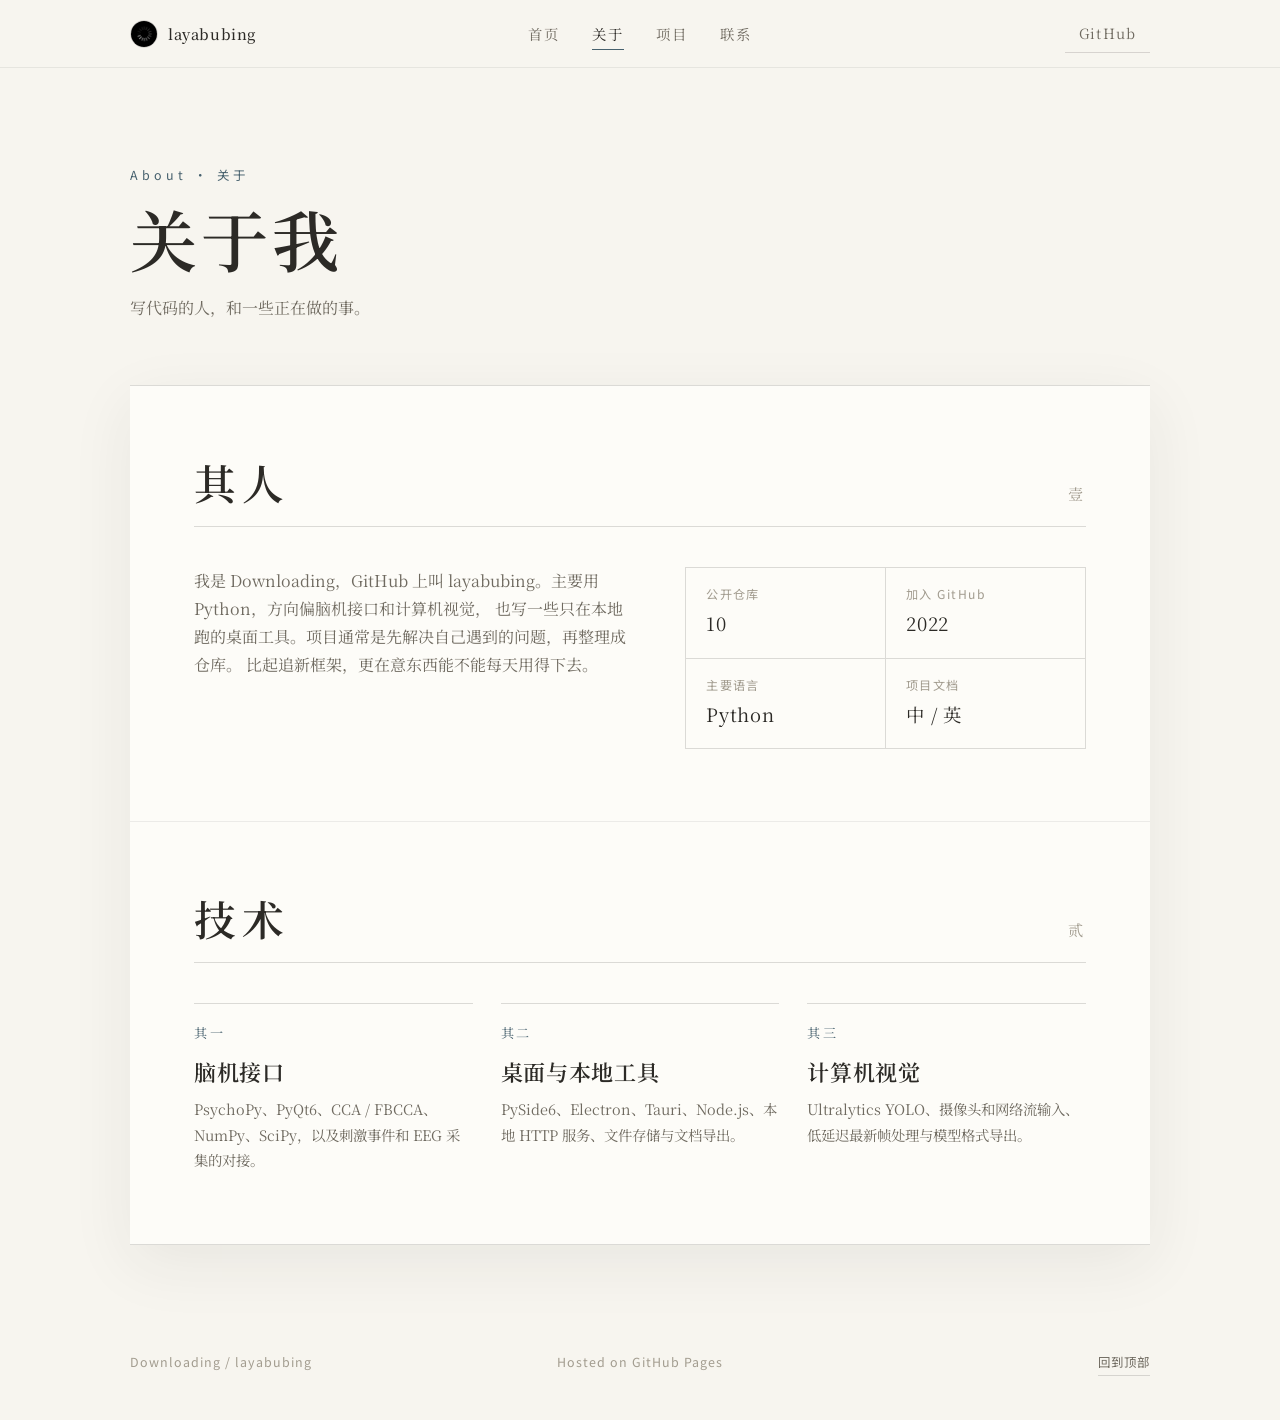
==== about.html @ eb44bc78 "refactor: 将单页站点拆分为多页面结构 - index.html 改为首页：首屏 + 关于摘要 + 精选项目 - 新增 about.html（关于与技术栈）、projects.html（全部项" ====
<!doctype html>
<html lang="zh-CN">
  <head>
    <meta charset="utf-8">
    <meta name="viewport" content="width=device-width, initial-scale=1">
    <meta
      name="description"
      content="关于 Downloading / layabubing：主要用 Python，方向偏脑机接口和计算机视觉，也写本地桌面工具。"
    >
    <meta name="theme-color" content="#f7f5ef">
    <title>关于 · Downloading / layabubing</title>
    <link rel="icon" href="assets/avatar.png">
    <link rel="preconnect" href="https://fonts.googleapis.com">
    <link rel="preconnect" href="https://fonts.gstatic.com" crossorigin>
    <link
      href="https://fonts.googleapis.com/css2?family=Noto+Serif+SC:wght@400;500;600;700&family=Noto+Sans+SC:wght@300;400;500&display=swap"
      rel="stylesheet"
    >
    <link rel="stylesheet" href="styles.css">
  </head>
  <body>
    <header class="site-header" id="top">
      <a class="brand" href="index.html" aria-label="回到首页">
        <img src="assets/avatar.png" width="28" height="28" alt="">
        <span>layabubing</span>
      </a>
      <nav class="site-nav" aria-label="主导航">
        <a href="index.html">首页</a>
        <a href="about.html" aria-current="true">关于</a>
        <a href="projects.html">项目</a>
        <a href="contact.html">联系</a>
      </nav>
      <a class="header-link" href="https://github.com/layabubing" target="_blank" rel="noreferrer">GitHub</a>
    </header>

    <main>
      <div class="page-head reveal">
        <p class="eyebrow">About · 关于</p>
        <h1 class="page-title">关于我</h1>
        <p class="lead">写代码的人，和一些正在做的事。</p>
      </div>

      <div class="paper">
        <section class="block reveal" aria-labelledby="about-title">
          <div class="block-head">
            <h2 id="about-title">其人</h2>
            <span class="block-index">壹</span>
          </div>

          <div class="about-layout">
            <p class="about-copy">
              我是 Downloading，GitHub 上叫 layabubing。主要用 Python，方向偏脑机接口和计算机视觉，
              也写一些只在本地跑的桌面工具。项目通常是先解决自己遇到的问题，再整理成仓库。
              比起追新框架，更在意东西能不能每天用得下去。
            </p>
            <dl class="mini-stats" aria-label="GitHub 资料概览">
              <div><dt>公开仓库</dt><dd>10</dd></div>
              <div><dt>加入 GitHub</dt><dd>2022</dd></div>
              <div><dt>主要语言</dt><dd>Python</dd></div>
              <div><dt>项目文档</dt><dd>中 / 英</dd></div>
            </dl>
          </div>
        </section>

        <section class="block reveal" aria-labelledby="stack-title">
          <div class="block-head">
            <h2 id="stack-title">技术</h2>
            <span class="block-index">贰</span>
          </div>

          <div class="stack-notes">
            <article class="stack-note">
              <span class="stack-index-number">其一</span>
              <h3>脑机接口</h3>
              <p>PsychoPy、PyQt6、CCA / FBCCA、NumPy、SciPy，以及刺激事件和 EEG 采集的对接。</p>
            </article>
            <article class="stack-note">
              <span class="stack-index-number">其二</span>
              <h3>桌面与本地工具</h3>
              <p>PySide6、Electron、Tauri、Node.js、本地 HTTP 服务、文件存储与文档导出。</p>
            </article>
            <article class="stack-note">
              <span class="stack-index-number">其三</span>
              <h3>计算机视觉</h3>
              <p>Ultralytics YOLO、摄像头和网络流输入、低延迟最新帧处理与模型格式导出。</p>
            </article>
          </div>
        </section>
      </div>
    </main>

    <footer class="site-footer">
      <span>Downloading / layabubing</span>
      <span>Hosted on GitHub Pages</span>
      <a href="#top">回到顶部</a>
    </footer>

    <script src="script.js"></script>
  </body>
</html>
---- styles.css ----
:root {
  color-scheme: light;
  --bg: #f7f5ef;
  --paper: #fdfcf8;
  --panel: #f2efe6;
  --ink: #2c2a26;
  --muted: #6f6a60;
  --faint: #a29c8f;
  --line: rgba(44, 42, 38, 0.16);
  --line-soft: rgba(44, 42, 38, 0.08);
  --accent: #47616e;
  --accent-soft: rgba(71, 97, 110, 0.09);
  --accent-ink: #f7f5ef;
  --green: #5d7a52;
  --amber: #a07a3c;
  --header-bg: rgba(247, 245, 239, 0.86);
  --header-bg-scrolled: rgba(247, 245, 239, 0.97);
  --hover-bg: rgba(44, 42, 38, 0.045);
  --font-serif: "Noto Serif SC", "Songti SC", "STSong", Georgia, "Times New Roman", serif;
  --font-sans: "Noto Sans SC", "PingFang SC", "Microsoft YaHei", ui-sans-serif, system-ui, sans-serif;
  --maxw: 1020px;
  --shadow: 0 18px 60px rgba(44, 42, 38, 0.07);
}

* {
  box-sizing: border-box;
}

html {
  scroll-behavior: smooth;
  scroll-padding-top: 88px;
}

body {
  margin: 0;
  min-width: 320px;
  overflow-x: hidden;
  background: var(--bg);
  color: var(--ink);
  font-family: var(--font-serif);
  line-height: 1.75;
}

a {
  color: inherit;
  text-decoration: none;
}

button,
a {
  -webkit-tap-highlight-color: transparent;
}

::selection {
  background: var(--accent-soft);
  color: var(--accent);
}

/* ---------- 页眉 ---------- */

.site-header {
  position: sticky;
  z-index: 20;
  top: 0;
  display: grid;
  grid-template-columns: 1fr auto 1fr;
  align-items: center;
  width: 100%;
  min-height: 68px;
  padding: 0 max(24px, calc((100% - var(--maxw)) / 2));
  border-bottom: 1px solid var(--line-soft);
  background: var(--header-bg);
  backdrop-filter: blur(10px);
  -webkit-backdrop-filter: blur(10px);
  transition: background 200ms ease, border-color 200ms ease;
}

.site-header.is-scrolled {
  border-color: var(--line);
  background: var(--header-bg-scrolled);
}

.brand {
  display: inline-flex;
  align-items: center;
  gap: 10px;
  width: max-content;
  font: 500 0.92rem/1.2 var(--font-serif);
  letter-spacing: 0.04em;
}

.brand img {
  width: 28px;
  height: 28px;
  border: 1px solid var(--line);
  border-radius: 50%;
}

.site-nav {
  display: flex;
  align-items: center;
  gap: 6px;
}

.site-nav a {
  position: relative;
  padding: 8px 13px;
  color: var(--muted);
  font-size: 0.9rem;
  letter-spacing: 0.14em;
  transition: color 180ms ease;
}

.site-nav a::after {
  content: "";
  position: absolute;
  left: 13px;
  right: 13px;
  bottom: 4px;
  height: 1px;
  background: var(--accent);
  transform: scaleX(0);
  transform-origin: left;
  transition: transform 220ms ease;
}

.site-nav a:hover,
.site-nav a:focus-visible,
.site-nav a[aria-current="true"] {
  color: var(--ink);
}

.site-nav a:hover::after,
.site-nav a:focus-visible::after,
.site-nav a[aria-current="true"]::after {
  transform: scaleX(1);
}

.header-link {
  justify-self: end;
  padding: 7px 14px;
  border-bottom: 1px solid var(--line);
  color: var(--muted);
  font-size: 0.88rem;
  letter-spacing: 0.08em;
  transition: color 180ms ease, border-color 180ms ease;
}

.header-link:hover,
.header-link:focus-visible {
  border-color: var(--accent);
  color: var(--accent);
}

/* ---------- 首屏 ---------- */

.hero {
  width: min(var(--maxw), calc(100% - 48px));
  margin: 0 auto;
  padding: clamp(88px, 14vh, 150px) 0 clamp(72px, 10vh, 120px);
}

.eyebrow {
  margin: 0 0 18px;
  color: var(--accent);
  font: 400 0.78rem/1.4 var(--font-sans);
  letter-spacing: 0.32em;
}

h1,
h2,
h3,
p {
  margin-top: 0;
}

h1 {
  margin-bottom: 22px;
  font-size: clamp(3rem, 8vw, 5rem);
  line-height: 1.08;
  letter-spacing: 0.02em;
  font-weight: 600;
}

.role {
  margin-bottom: 18px;
  color: var(--ink);
  font-size: clamp(1rem, 2vw, 1.18rem);
  letter-spacing: 0.18em;
}

.lead {
  max-width: 46ch;
  margin-bottom: 38px;
  color: var(--muted);
  font-size: 1rem;
}

.hero-actions {
  display: flex;
  flex-wrap: wrap;
  gap: 14px;
}

.button {
  display: inline-flex;
  align-items: center;
  justify-content: center;
  min-height: 46px;
  padding: 10px 26px;
  border: 1px solid var(--line);
  border-radius: 2px;
  font-family: var(--font-serif);
  font-size: 0.92rem;
  letter-spacing: 0.16em;
  transition: background 200ms ease, border-color 200ms ease, color 200ms ease;
}

.button-primary {
  border-color: var(--accent);
  background: var(--accent);
  color: var(--accent-ink);
}

.button-primary:hover,
.button-primary:focus-visible {
  background: #3a5260;
  border-color: #3a5260;
}

.button-quiet {
  background: transparent;
  color: var(--ink);
}

.button-quiet:hover,
.button-quiet:focus-visible {
  border-color: var(--accent);
  color: var(--accent);
}

/* ---------- 子页页头 ---------- */

.page-head {
  width: min(var(--maxw), calc(100% - 48px));
  margin: 0 auto;
  padding: clamp(72px, 11vh, 120px) 0 clamp(48px, 7vh, 72px);
}

.page-title {
  margin-bottom: 18px;
  font-size: clamp(2.6rem, 6.5vw, 4.2rem);
  line-height: 1.1;
  letter-spacing: 0.06em;
  font-weight: 600;
}

.page-head .lead {
  margin-bottom: 0;
}

/* ---------- 正文纸面 ---------- */

.paper {
  width: min(var(--maxw), calc(100% - 40px));
  margin: 0 auto 80px;
  border-top: 1px solid var(--line);
  border-bottom: 1px solid var(--line);
  background: var(--paper);
  box-shadow: var(--shadow);
}

.block {
  padding: clamp(48px, 7vw, 72px) clamp(24px, 6vw, 64px);
  border-bottom: 1px solid var(--line-soft);
}

.block:last-child {
  border-bottom: 0;
}

.block-head {
  display: flex;
  align-items: baseline;
  justify-content: space-between;
  gap: 20px;
  margin-bottom: 40px;
  padding-bottom: 18px;
  border-bottom: 1px solid var(--line);
}

h2 {
  margin-bottom: 0;
  font-size: clamp(1.9rem, 4.5vw, 2.6rem);
  line-height: 1.2;
  letter-spacing: 0.14em;
  font-weight: 600;
}

.block-index {
  color: var(--faint);
  font-size: 0.95rem;
  letter-spacing: 0.2em;
}

.block-more {
  margin: 26px 0 0;
  text-align: right;
}

.block-intro {
  display: flex;
  align-items: baseline;
  justify-content: space-between;
  flex-wrap: wrap;
  gap: 14px;
  margin-bottom: 24px;
  color: var(--muted);
  font-size: 0.94rem;
}

/* ---------- 关于 ---------- */

.about-layout {
  display: grid;
  grid-template-columns: minmax(0, 1.05fr) minmax(280px, 0.95fr);
  gap: 48px;
  align-items: start;
}

.about-copy {
  max-width: 56ch;
  margin-bottom: 0;
  color: var(--muted);
  font-size: 1rem;
}

.mini-stats {
  display: grid;
  grid-template-columns: repeat(2, minmax(0, 1fr));
  margin: 0;
  border-top: 1px solid var(--line);
  border-left: 1px solid var(--line);
}

.mini-stats div {
  padding: 18px 20px;
  border-right: 1px solid var(--line);
  border-bottom: 1px solid var(--line);
}

.mini-stats dt {
  margin-bottom: 4px;
  color: var(--faint);
  font: 400 0.76rem/1.4 var(--font-sans);
  letter-spacing: 0.12em;
}

.mini-stats dd {
  margin: 0;
  font-size: 1.15rem;
  letter-spacing: 0.04em;
}

/* ---------- 项目 ---------- */

.project-list {
  border-top: 1px solid var(--line);
}

.project-row {
  display: grid;
  grid-template-columns: 72px minmax(0, 1fr) auto;
  gap: 26px;
  align-items: start;
  padding: 28px 0 30px;
  border-bottom: 1px solid var(--line-soft);
  transition: background 200ms ease;
}

.project-row:hover,
.project-row:focus-within {
  background: linear-gradient(90deg, var(--hover-bg), transparent 70%);
}

.project-row-featured {
  margin-top: 18px;
  padding: 28px 26px 30px;
  border: 1px solid var(--line);
  border-left: 3px solid var(--accent);
  background: var(--panel);
}

.row-meta {
  display: flex;
  flex-direction: column;
  gap: 10px;
  padding-top: 4px;
}

.row-index {
  color: var(--accent);
  font-size: 1.05rem;
  letter-spacing: 0.08em;
}

.row-tag {
  width: max-content;
  padding-bottom: 2px;
  border-bottom: 1px solid var(--line);
  color: var(--faint);
  font: 400 0.68rem/1.4 var(--font-sans);
  letter-spacing: 0.18em;
}

.row-body {
  min-width: 0;
}

.row-title-line {
  display: flex;
  align-items: baseline;
  flex-wrap: wrap;
  gap: 12px;
  margin-bottom: 10px;
}

h3 {
  margin-bottom: 0;
  font-size: clamp(1.15rem, 2vw, 1.38rem);
  line-height: 1.35;
  letter-spacing: 0.03em;
  font-weight: 600;
}

.status {
  display: inline-flex;
  align-items: center;
  padding-bottom: 1px;
  border-bottom: 1px solid var(--line);
  color: var(--muted);
  font: 400 0.72rem/1.5 var(--font-sans);
  letter-spacing: 0.14em;
}

.status-active {
  border-color: rgba(93, 122, 82, 0.45);
  color: var(--green);
}

.status-wip {
  border-color: rgba(160, 122, 60, 0.45);
  color: var(--amber);
}

.row-body p {
  max-width: 62ch;
  margin-bottom: 16px;
  color: var(--muted);
  font-size: 0.94rem;
}

.tag-row {
  display: flex;
  flex-wrap: wrap;
  gap: 8px 16px;
  margin: 0;
  padding: 0;
  list-style: none;
}

.tag-row li {
  color: var(--faint);
  font: 400 0.76rem/1.5 var(--font-sans);
  letter-spacing: 0.1em;
}



.row-link {
  align-self: end;
  padding-bottom: 3px;
  border-bottom: 1px solid rgba(71, 97, 110, 0.45);
  color: var(--accent);
  font-size: 0.86rem;
  letter-spacing: 0.1em;
  white-space: nowrap;
  transition: border-color 180ms ease;
}

.row-link:hover,
.row-link:focus-visible {
  border-color: var(--accent);
}

/* ---------- 归档 ---------- */

.archive {
  display: grid;
  grid-template-columns: 200px 1fr;
  gap: 32px;
  align-items: start;
}

.archive-note {
  margin-bottom: 0;
  color: var(--muted);
  font-size: 0.94rem;
}

.archive-links {
  display: grid;
  grid-template-columns: repeat(2, minmax(0, 1fr));
  gap: 14px;
}

.archive-links a {
  min-width: 0;
  padding: 16px 18px;
  border: 1px solid var(--line-soft);
  border-radius: 2px;
  background: transparent;
  transition: border-color 200ms ease, background 200ms ease;
}

.archive-links a:hover,
.archive-links a:focus-visible {
  border-color: var(--line);
  background: var(--hover-bg);
}

.archive-links span,
.archive-links small {
  display: block;
  overflow: hidden;
  text-overflow: ellipsis;
  white-space: nowrap;
}

.archive-links span {
  margin-bottom: 4px;
  font-size: 0.95rem;
}

.archive-links small {
  color: var(--faint);
  font: 400 0.76rem/1.5 var(--font-sans);
  letter-spacing: 0.06em;
}

/* ---------- 技术 ---------- */

.stack-notes {
  display: grid;
  grid-template-columns: repeat(3, minmax(0, 1fr));
  gap: 28px;
}

.stack-note {
  padding-top: 18px;
  border-top: 1px solid var(--line);
}

.stack-index-number {
  display: block;
  margin-bottom: 12px;
  color: var(--accent);
  font-size: 0.82rem;
  letter-spacing: 0.2em;
}

.stack-note h3 {
  margin-bottom: 10px;
}

.stack-note p {
  margin-bottom: 0;
  color: var(--muted);
  font-size: 0.9rem;
}

/* ---------- 联系 ---------- */

.contact-list {
  border-top: 1px solid var(--line);
}

.contact-list a {
  display: grid;
  grid-template-columns: 96px minmax(0, 1fr);
  gap: 20px;
  align-items: baseline;
  padding: 18px 0;
  border-bottom: 1px solid var(--line-soft);
  transition: color 180ms ease, padding-left 180ms ease;
}

.contact-list a:hover,
.contact-list a:focus-visible {
  padding-left: 8px;
  color: var(--accent);
}

.contact-list span {
  color: var(--faint);
  font: 400 0.76rem/1.6 var(--font-sans);
  letter-spacing: 0.14em;
}

.contact-list strong {
  overflow-wrap: anywhere;
  font-weight: 500;
  font-size: clamp(0.94rem, 2vw, 1.05rem);
  letter-spacing: 0.03em;
}

/* ---------- 页脚 ---------- */

.site-footer {
  display: grid;
  grid-template-columns: 1fr auto 1fr;
  gap: 20px;
  width: min(var(--maxw), calc(100% - 48px));
  margin: 0 auto;
  padding: 28px 0 44px;
  color: var(--faint);
  font: 400 0.78rem/1.6 var(--font-sans);
  letter-spacing: 0.08em;
}

.site-footer span:nth-child(2) {
  text-align: center;
}

.site-footer a {
  justify-self: end;
  padding-bottom: 2px;
  border-bottom: 1px solid var(--line);
  color: var(--muted);
  transition: color 180ms ease, border-color 180ms ease;
}

.site-footer a:hover,
.site-footer a:focus-visible {
  border-color: var(--accent);
  color: var(--accent);
}

/* ---------- 入场动效 ---------- */

.reveal {
  opacity: 0;
  transform: translateY(16px);
  transition: opacity 640ms ease, transform 640ms cubic-bezier(0.2, 0.72, 0.2, 1);
}

.reveal.is-visible {
  opacity: 1;
  transform: translateY(0);
}

/* ---------- 响应式 ---------- */

@media (max-width: 920px) {
  .site-header {
    grid-template-columns: 1fr auto;
    padding: 0 20px;
  }

  .site-nav {
    display: none;
  }

  .about-layout {
    grid-template-columns: 1fr;
    gap: 32px;
  }

  .project-row {
    grid-template-columns: 60px minmax(0, 1fr);
  }

  .project-row .row-link {
    grid-column: 2;
    align-self: start;
    margin-top: -6px;
  }

  .archive {
    grid-template-columns: 1fr;
    gap: 20px;
  }
}

@media (max-width: 680px) {
  .site-header {
    min-height: 60px;
    padding: 0 16px;
  }

  .hero {
    width: calc(100% - 32px);
    padding: 72px 0 56px;
  }

  .page-head {
    width: calc(100% - 32px);
    padding: 56px 0 40px;
  }

  .paper {
    width: calc(100% - 28px);
    margin-bottom: 56px;
  }

  .site-footer {
    width: calc(100% - 32px);
  }

  .brand {
    font-size: 0.86rem;
  }

  h1 {
    font-size: clamp(2.5rem, 13vw, 3.6rem);
  }

  .role {
    font-size: 0.95rem;
  }

  .hero-actions {
    align-items: stretch;
    flex-direction: column;
  }

  .button {
    width: 100%;
  }

  .block {
    padding: 40px 22px;
  }

  .block-head {
    margin-bottom: 30px;
  }

  .mini-stats {
    grid-template-columns: repeat(2, minmax(0, 1fr));
  }

  .project-row,
  .project-row-featured {
    grid-template-columns: 1fr;
    gap: 14px;
    padding: 24px 0 26px;
  }

  .project-row-featured {
    padding: 22px 20px 26px;
  }

  .row-meta {
    flex-direction: row;
    align-items: baseline;
    justify-content: space-between;
  }

  .project-row .row-link {
    grid-column: auto;
    margin-top: 0;
  }

  .archive-links {
    grid-template-columns: 1fr;
  }

  .stack-notes {
    grid-template-columns: 1fr;
    gap: 22px;
  }

  .contact-list a {
    grid-template-columns: 1fr;
    gap: 2px;
    padding: 14px 0;
  }

  .site-footer {
    grid-template-columns: 1fr auto;
  }

  .site-footer span:nth-child(2) {
    display: none;
  }
}

@media (prefers-reduced-motion: reduce) {
  html {
    scroll-behavior: auto;
  }

  *,
  *::before,
  *::after {
    scroll-behavior: auto !important;
    animation-duration: 0.01ms !important;
    animation-iteration-count: 1 !important;
    transition-duration: 0.01ms !important;
  }

  .reveal {
    opacity: 1;
    transform: none;
  }
}
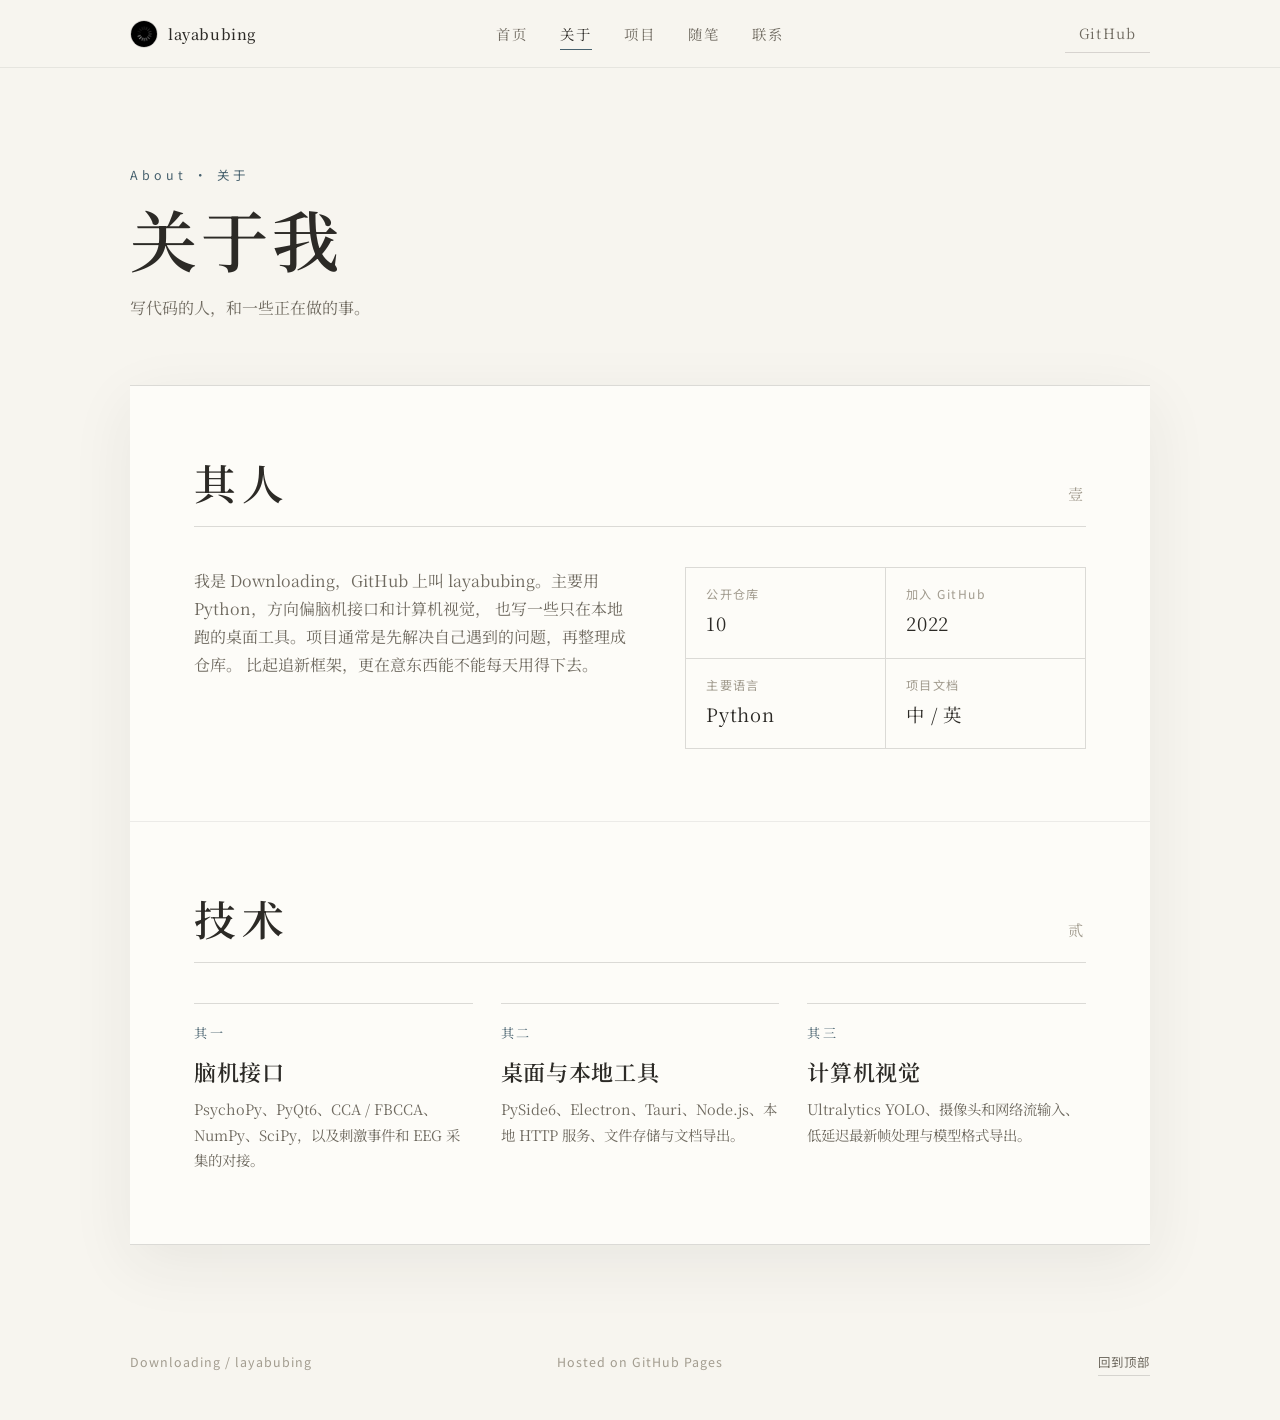
==== commit 2d6b9631: "feat: 新增随笔博客与 Sveltia CMS 后台，项目列表数据化 - 项目数据抽离至 data/projects.json，projects.html 与首页精选由 js/projects.j" ====
--- a/about.html
+++ b/about.html
@@ -28,6 +28,7 @@
         <a href="index.html">首页</a>
         <a href="about.html" aria-current="true">关于</a>
         <a href="projects.html">项目</a>
+        <a href="blog.html">随笔</a>
         <a href="contact.html">联系</a>
       </nav>
       <a class="header-link" href="https://github.com/layabubing" target="_blank" rel="noreferrer">GitHub</a>
--- a/styles.css
+++ b/styles.css
@@ -659,6 +659,176 @@
   transform: translateY(0);
 }
 
+/* ---------- 随笔 ---------- */
+
+.post-list {
+  border-top: 1px solid var(--line);
+}
+
+.post-item {
+  display: grid;
+  grid-template-columns: 120px minmax(0, 1fr);
+  gap: 24px;
+  align-items: baseline;
+  padding: 22px 0;
+  border-bottom: 1px solid var(--line-soft);
+  transition: background 200ms ease, padding-left 200ms ease;
+}
+
+.post-item:hover,
+.post-item:focus-visible {
+  padding-left: 8px;
+  background: linear-gradient(90deg, var(--hover-bg), transparent 70%);
+}
+
+.post-date {
+  color: var(--faint);
+  font: 400 0.78rem/1.6 var(--font-sans);
+  letter-spacing: 0.08em;
+  white-space: nowrap;
+}
+
+.post-info {
+  display: block;
+  min-width: 0;
+}
+
+.post-title {
+  display: block;
+  margin-bottom: 4px;
+  font-size: 1.12rem;
+  letter-spacing: 0.03em;
+  font-weight: 600;
+}
+
+.post-item:hover .post-title {
+  color: var(--accent);
+}
+
+.post-excerpt {
+  display: block;
+  color: var(--muted);
+  font-size: 0.9rem;
+}
+
+.post-article {
+  width: min(760px, calc(100% - 48px));
+  margin: 0 auto;
+  padding: clamp(64px, 9vh, 100px) 0 90px;
+}
+
+.post-header {
+  margin-bottom: 40px;
+  padding-bottom: 28px;
+  border-bottom: 1px solid var(--line);
+}
+
+.post-heading {
+  margin-bottom: 0;
+  font-size: clamp(2rem, 5.5vw, 3.1rem);
+  line-height: 1.25;
+}
+
+.post-body {
+  font-size: 1.02rem;
+  line-height: 1.95;
+}
+
+.post-body h2,
+.post-body h3,
+.post-body h4 {
+  margin: 2em 0 0.7em;
+  line-height: 1.4;
+  letter-spacing: 0.05em;
+}
+
+.post-body h2 {
+  font-size: 1.45rem;
+}
+
+.post-body h3 {
+  font-size: 1.2rem;
+}
+
+.post-body p {
+  margin-bottom: 1.1em;
+  color: var(--ink);
+}
+
+.post-body ul,
+.post-body ol {
+  margin: 0 0 1.1em;
+  padding-left: 1.6em;
+  color: var(--ink);
+}
+
+.post-body li {
+  margin-bottom: 0.3em;
+}
+
+.post-body a {
+  padding-bottom: 1px;
+  border-bottom: 1px solid rgba(71, 97, 110, 0.45);
+  color: var(--accent);
+}
+
+.post-body blockquote {
+  margin: 1.4em 0;
+  padding: 4px 0 4px 18px;
+  border-left: 3px solid var(--accent);
+  color: var(--muted);
+}
+
+.post-body code {
+  padding: 2px 6px;
+  border: 1px solid var(--line-soft);
+  border-radius: 3px;
+  background: var(--panel);
+  font-size: 0.88em;
+}
+
+.post-body pre {
+  overflow-x: auto;
+  margin: 1.4em 0;
+  padding: 18px 20px;
+  border: 1px solid var(--line-soft);
+  border-radius: 3px;
+  background: var(--panel);
+}
+
+.post-body pre code {
+  padding: 0;
+  border: 0;
+  background: none;
+}
+
+.post-body img {
+  max-width: 100%;
+  height: auto;
+  border: 1px solid var(--line-soft);
+  border-radius: 3px;
+}
+
+.post-body hr {
+  margin: 2.2em 0;
+  border: 0;
+  border-top: 1px solid var(--line);
+}
+
+.post-back {
+  margin-top: 48px;
+  padding-top: 24px;
+  border-top: 1px solid var(--line);
+}
+
+.data-loading,
+.data-fallback {
+  margin: 0;
+  padding: 28px 0;
+  color: var(--faint);
+  font-size: 0.94rem;
+}
+
 /* ---------- 响应式 ---------- */
 
 @media (max-width: 920px) {
@@ -689,6 +859,11 @@
   .archive {
     grid-template-columns: 1fr;
     gap: 20px;
+  }
+
+  .post-item {
+    grid-template-columns: 96px minmax(0, 1fr);
+    gap: 16px;
   }
 }
 
@@ -774,6 +949,16 @@
 
   .archive-links {
     grid-template-columns: 1fr;
+  }
+
+  .post-item {
+    grid-template-columns: 1fr;
+    gap: 4px;
+  }
+
+  .post-article {
+    width: calc(100% - 32px);
+    padding: 48px 0 64px;
   }
 
   .stack-notes {
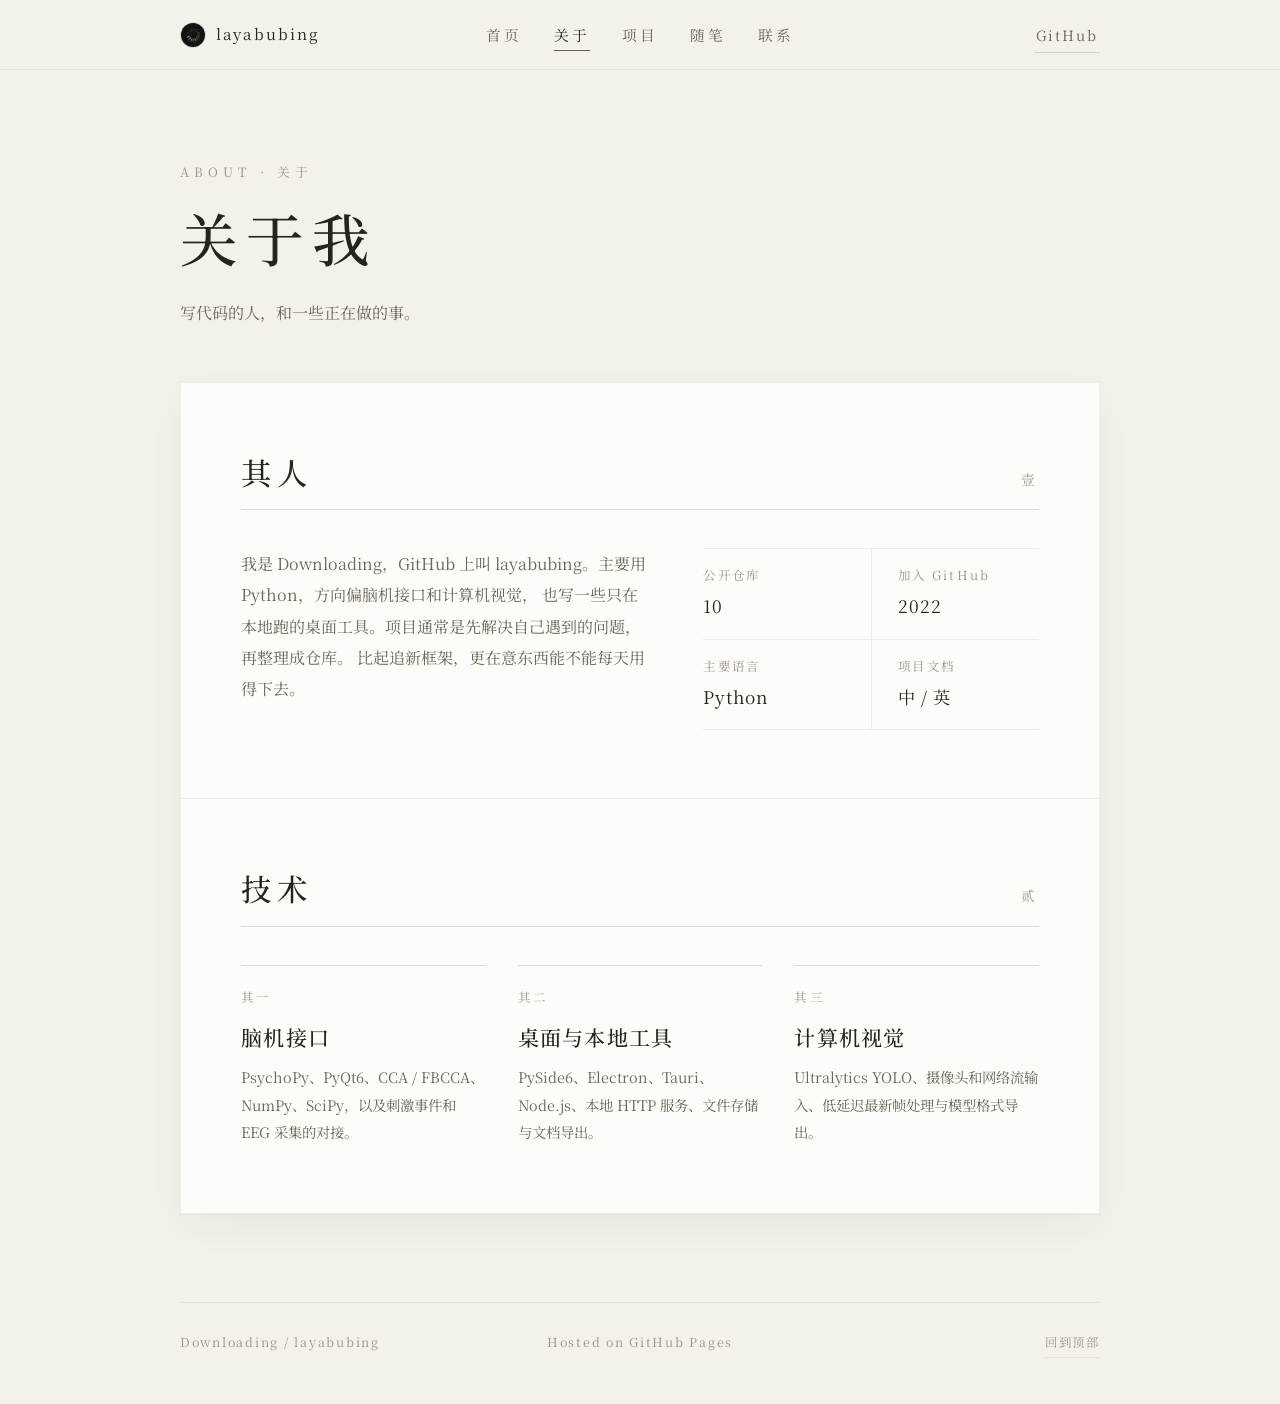
==== commit 9e19aec1: "refactor：更新项目卡片结构与样式；提升整体设计一致性 - 在 `projects.js` 中将项目行（row）改为项目卡片（card），以优化语义结构。 - 更新 HTML 和 CSS，改善项" ====
--- a/about.html
+++ b/about.html
@@ -7,13 +7,13 @@
       name="description"
       content="关于 Downloading / layabubing：主要用 Python，方向偏脑机接口和计算机视觉，也写本地桌面工具。"
     >
-    <meta name="theme-color" content="#f7f5ef">
+    <meta name="theme-color" content="#f4f1ea">
     <title>关于 · Downloading / layabubing</title>
     <link rel="icon" href="assets/avatar.png">
     <link rel="preconnect" href="https://fonts.googleapis.com">
     <link rel="preconnect" href="https://fonts.gstatic.com" crossorigin>
     <link
-      href="https://fonts.googleapis.com/css2?family=Noto+Serif+SC:wght@400;500;600;700&family=Noto+Sans+SC:wght@300;400;500&display=swap"
+      href="https://fonts.googleapis.com/css2?family=Noto+Serif:wght@400;500&family=Noto+Serif+SC:wght@300;400;500;600&display=swap"
       rel="stylesheet"
     >
     <link rel="stylesheet" href="styles.css">
--- a/styles.css
+++ b/styles.css
@@ -1,25 +1,44 @@
+/* ==========================================================================
+   layabubing.github.io — 素雅
+   宣纸底 · 宋体 · 细线分隔 · 单一檀色点缀
+   ========================================================================== */
+
 :root {
   color-scheme: light;
-  --bg: #f7f5ef;
-  --paper: #fdfcf8;
-  --panel: #f2efe6;
-  --ink: #2c2a26;
-  --muted: #6f6a60;
-  --faint: #a29c8f;
-  --line: rgba(44, 42, 38, 0.16);
-  --line-soft: rgba(44, 42, 38, 0.08);
-  --accent: #47616e;
-  --accent-soft: rgba(71, 97, 110, 0.09);
-  --accent-ink: #f7f5ef;
-  --green: #5d7a52;
-  --amber: #a07a3c;
-  --header-bg: rgba(247, 245, 239, 0.86);
-  --header-bg-scrolled: rgba(247, 245, 239, 0.97);
-  --hover-bg: rgba(44, 42, 38, 0.045);
-  --font-serif: "Noto Serif SC", "Songti SC", "STSong", Georgia, "Times New Roman", serif;
-  --font-sans: "Noto Sans SC", "PingFang SC", "Microsoft YaHei", ui-sans-serif, system-ui, sans-serif;
-  --maxw: 1020px;
-  --shadow: 0 18px 60px rgba(44, 42, 38, 0.07);
+
+  /* 纸与墨 */
+  --bg: #f4f1ea;
+  --paper: #fdfcf9;
+  --panel: #f0ece2;
+  --ink: #26241f;
+  --muted: #6c665c;
+  --faint: #9b948a;
+
+  /* 线 */
+  --line: rgba(38, 36, 31, 0.15);
+  --line-soft: rgba(38, 36, 31, 0.075);
+
+  /* 檀色点缀 */
+  --accent: #6b5f4d;
+  --accent-deep: #574c3d;
+  --accent-soft: rgba(107, 95, 77, 0.08);
+  --accent-ink: #fdfcf9;
+
+  /* 状态 */
+  --green: #5f7358;
+  --amber: #9c7a44;
+
+  --header-bg: rgba(244, 241, 234, 0.88);
+  --header-bg-scrolled: rgba(244, 241, 234, 0.96);
+  --hover-bg: rgba(38, 36, 31, 0.035);
+
+  /* 字体：全站宋体。拉丁先走 Songti / SimSun 自带的衬线字形，
+     再由 Noto Serif SC 兜底 Linux / Android。 */
+  --font-song: "Songti SC", "STSong", "SimSun", "Noto Serif SC",
+    "Source Han Serif SC", "Times New Roman", Georgia, serif;
+
+  --maxw: 920px;
+  --shadow: 0 1px 2px rgba(38, 36, 31, 0.03), 0 14px 34px rgba(38, 36, 31, 0.045);
 }
 
 * {
@@ -28,7 +47,7 @@
 
 html {
   scroll-behavior: smooth;
-  scroll-padding-top: 88px;
+  scroll-padding-top: 96px;
 }
 
 body {
@@ -37,8 +56,11 @@
   overflow-x: hidden;
   background: var(--bg);
   color: var(--ink);
-  font-family: var(--font-serif);
-  line-height: 1.75;
+  font-family: var(--font-song);
+  font-size: 16px;
+  line-height: 1.9;
+  -webkit-font-smoothing: antialiased;
+  text-rendering: optimizeLegibility;
 }
 
 a {
@@ -53,7 +75,12 @@
 
 ::selection {
   background: var(--accent-soft);
-  color: var(--accent);
+  color: var(--accent-deep);
+}
+
+:focus-visible {
+  outline: 1px solid var(--accent);
+  outline-offset: 3px;
 }
 
 /* ---------- 页眉 ---------- */
@@ -66,13 +93,13 @@
   grid-template-columns: 1fr auto 1fr;
   align-items: center;
   width: 100%;
-  min-height: 68px;
+  min-height: 70px;
   padding: 0 max(24px, calc((100% - var(--maxw)) / 2));
   border-bottom: 1px solid var(--line-soft);
   background: var(--header-bg);
-  backdrop-filter: blur(10px);
-  -webkit-backdrop-filter: blur(10px);
-  transition: background 200ms ease, border-color 200ms ease;
+  backdrop-filter: blur(12px);
+  -webkit-backdrop-filter: blur(12px);
+  transition: background 240ms ease, border-color 240ms ease;
 }
 
 .site-header.is-scrolled {
@@ -85,43 +112,44 @@
   align-items: center;
   gap: 10px;
   width: max-content;
-  font: 500 0.92rem/1.2 var(--font-serif);
-  letter-spacing: 0.04em;
+  font-size: 0.95rem;
+  letter-spacing: 0.14em;
 }
 
 .brand img {
-  width: 28px;
-  height: 28px;
+  width: 26px;
+  height: 26px;
   border: 1px solid var(--line);
   border-radius: 50%;
+  opacity: 0.92;
 }
 
 .site-nav {
   display: flex;
   align-items: center;
-  gap: 6px;
+  gap: 4px;
 }
 
 .site-nav a {
   position: relative;
-  padding: 8px 13px;
+  padding: 9px 14px;
   color: var(--muted);
-  font-size: 0.9rem;
-  letter-spacing: 0.14em;
-  transition: color 180ms ease;
+  font-size: 0.92rem;
+  letter-spacing: 0.2em;
+  transition: color 200ms ease;
 }
 
 .site-nav a::after {
   content: "";
   position: absolute;
-  left: 13px;
-  right: 13px;
-  bottom: 4px;
+  left: 14px;
+  right: 14px;
+  bottom: 6px;
   height: 1px;
   background: var(--accent);
   transform: scaleX(0);
   transform-origin: left;
-  transition: transform 220ms ease;
+  transition: transform 260ms cubic-bezier(0.2, 0.7, 0.2, 1);
 }
 
 .site-nav a:hover,
@@ -138,12 +166,12 @@
 
 .header-link {
   justify-self: end;
-  padding: 7px 14px;
+  padding: 6px 2px 4px;
   border-bottom: 1px solid var(--line);
   color: var(--muted);
   font-size: 0.88rem;
-  letter-spacing: 0.08em;
-  transition: color 180ms ease, border-color 180ms ease;
+  letter-spacing: 0.14em;
+  transition: color 200ms ease, border-color 200ms ease;
 }
 
 .header-link:hover,
@@ -157,14 +185,15 @@
 .hero {
   width: min(var(--maxw), calc(100% - 48px));
   margin: 0 auto;
-  padding: clamp(88px, 14vh, 150px) 0 clamp(72px, 10vh, 120px);
+  padding: clamp(84px, 13vh, 140px) 0 clamp(64px, 9vh, 100px);
 }
 
 .eyebrow {
-  margin: 0 0 18px;
-  color: var(--accent);
-  font: 400 0.78rem/1.4 var(--font-sans);
-  letter-spacing: 0.32em;
+  margin: 0 0 20px;
+  color: var(--faint);
+  font-size: 0.8rem;
+  letter-spacing: 0.4em;
+  text-transform: uppercase;
 }
 
 h1,
@@ -175,31 +204,41 @@
 }
 
 h1 {
-  margin-bottom: 22px;
-  font-size: clamp(3rem, 8vw, 5rem);
-  line-height: 1.08;
-  letter-spacing: 0.02em;
-  font-weight: 600;
+  margin-bottom: 20px;
+  font-size: clamp(2.9rem, 7.5vw, 4.6rem);
+  line-height: 1.1;
+  font-weight: 500;
+  letter-spacing: 0.08em;
 }
 
 .role {
-  margin-bottom: 18px;
-  color: var(--ink);
-  font-size: clamp(1rem, 2vw, 1.18rem);
-  letter-spacing: 0.18em;
+  margin-bottom: 6px;
+  color: var(--muted);
+  font-size: clamp(0.98rem, 1.8vw, 1.1rem);
+  letter-spacing: 0.22em;
+}
+
+.hero .role::after {
+  content: "";
+  display: block;
+  width: 48px;
+  height: 1px;
+  margin: 26px 0 0;
+  background: var(--line);
 }
 
 .lead {
-  max-width: 46ch;
-  margin-bottom: 38px;
+  max-width: 44ch;
+  margin: 26px 0 38px;
   color: var(--muted);
   font-size: 1rem;
+  line-height: 1.95;
 }
 
 .hero-actions {
   display: flex;
   flex-wrap: wrap;
-  gap: 14px;
+  gap: 12px;
 }
 
 .button {
@@ -207,13 +246,13 @@
   align-items: center;
   justify-content: center;
   min-height: 46px;
-  padding: 10px 26px;
+  padding: 10px 28px;
   border: 1px solid var(--line);
-  border-radius: 2px;
-  font-family: var(--font-serif);
+  border-radius: 0;
+  font-family: inherit;
   font-size: 0.92rem;
-  letter-spacing: 0.16em;
-  transition: background 200ms ease, border-color 200ms ease, color 200ms ease;
+  letter-spacing: 0.2em;
+  transition: background 220ms ease, border-color 220ms ease, color 220ms ease;
 }
 
 .button-primary {
@@ -224,13 +263,13 @@
 
 .button-primary:hover,
 .button-primary:focus-visible {
-  background: #3a5260;
-  border-color: #3a5260;
+  background: var(--accent-deep);
+  border-color: var(--accent-deep);
 }
 
 .button-quiet {
   background: transparent;
-  color: var(--ink);
+  color: var(--muted);
 }
 
 .button-quiet:hover,
@@ -244,34 +283,33 @@
 .page-head {
   width: min(var(--maxw), calc(100% - 48px));
   margin: 0 auto;
-  padding: clamp(72px, 11vh, 120px) 0 clamp(48px, 7vh, 72px);
+  padding: clamp(68px, 10vh, 112px) 0 clamp(44px, 6vh, 64px);
 }
 
 .page-title {
   margin-bottom: 18px;
-  font-size: clamp(2.6rem, 6.5vw, 4.2rem);
-  line-height: 1.1;
-  letter-spacing: 0.06em;
-  font-weight: 600;
+  font-size: clamp(2.4rem, 6vw, 3.6rem);
+  line-height: 1.15;
+  font-weight: 500;
+  letter-spacing: 0.14em;
 }
 
 .page-head .lead {
   margin-bottom: 0;
 }
 
-/* ---------- 正文纸面 ---------- */
+/* ---------- 纸面 ---------- */
 
 .paper {
   width: min(var(--maxw), calc(100% - 40px));
-  margin: 0 auto 80px;
-  border-top: 1px solid var(--line);
-  border-bottom: 1px solid var(--line);
+  margin: 0 auto 88px;
+  border: 1px solid var(--line-soft);
   background: var(--paper);
   box-shadow: var(--shadow);
 }
 
 .block {
-  padding: clamp(48px, 7vw, 72px) clamp(24px, 6vw, 64px);
+  padding: clamp(46px, 6.5vw, 68px) clamp(24px, 6vw, 60px);
   border-bottom: 1px solid var(--line-soft);
 }
 
@@ -284,27 +322,27 @@
   align-items: baseline;
   justify-content: space-between;
   gap: 20px;
-  margin-bottom: 40px;
-  padding-bottom: 18px;
+  margin-bottom: 38px;
+  padding-bottom: 16px;
   border-bottom: 1px solid var(--line);
 }
 
 h2 {
   margin-bottom: 0;
-  font-size: clamp(1.9rem, 4.5vw, 2.6rem);
-  line-height: 1.2;
-  letter-spacing: 0.14em;
-  font-weight: 600;
+  font-size: clamp(1.5rem, 3.4vw, 1.9rem);
+  line-height: 1.4;
+  font-weight: 500;
+  letter-spacing: 0.2em;
 }
 
 .block-index {
   color: var(--faint);
-  font-size: 0.95rem;
-  letter-spacing: 0.2em;
+  font-size: 0.85rem;
+  letter-spacing: 0.3em;
 }
 
 .block-more {
-  margin: 26px 0 0;
+  margin: 30px 0 0;
   text-align: right;
 }
 
@@ -314,156 +352,198 @@
   justify-content: space-between;
   flex-wrap: wrap;
   gap: 14px;
-  margin-bottom: 24px;
+  margin-bottom: 26px;
   color: var(--muted);
   font-size: 0.94rem;
 }
 
+/* ---------- 通用行内链接 ---------- */
+
+.row-link {
+  display: inline-block;
+  padding-bottom: 3px;
+  border-bottom: 1px solid rgba(107, 95, 77, 0.4);
+  color: var(--accent);
+  font-size: 0.88rem;
+  letter-spacing: 0.14em;
+  white-space: nowrap;
+  transition: border-color 200ms ease, color 200ms ease;
+}
+
+.row-link:hover,
+.row-link:focus-visible {
+  border-color: var(--accent);
+  color: var(--accent-deep);
+}
+
+.row-link::after {
+  content: " →";
+  letter-spacing: 0;
+  opacity: 0.7;
+}
+
 /* ---------- 关于 ---------- */
 
 .about-layout {
   display: grid;
-  grid-template-columns: minmax(0, 1.05fr) minmax(280px, 0.95fr);
-  gap: 48px;
+  grid-template-columns: minmax(0, 1.1fr) minmax(260px, 0.9fr);
+  gap: 52px;
   align-items: start;
 }
 
 .about-copy {
-  max-width: 56ch;
+  max-width: 54ch;
   margin-bottom: 0;
   color: var(--muted);
   font-size: 1rem;
+  line-height: 1.95;
 }
 
 .mini-stats {
   display: grid;
   grid-template-columns: repeat(2, minmax(0, 1fr));
   margin: 0;
-  border-top: 1px solid var(--line);
-  border-left: 1px solid var(--line);
+  border-top: 1px solid var(--line-soft);
 }
 
 .mini-stats div {
-  padding: 18px 20px;
-  border-right: 1px solid var(--line);
-  border-bottom: 1px solid var(--line);
+  padding: 15px 0 16px;
+  border-bottom: 1px solid var(--line-soft);
+}
+
+.mini-stats div:nth-child(odd) {
+  padding-right: 22px;
+}
+
+.mini-stats div:nth-child(even) {
+  padding-left: 26px;
+  border-left: 1px solid var(--line-soft);
 }
 
 .mini-stats dt {
-  margin-bottom: 4px;
-  color: var(--faint);
-  font: 400 0.76rem/1.4 var(--font-sans);
-  letter-spacing: 0.12em;
+  margin-bottom: 2px;
+  color: var(--faint);
+  font-size: 0.78rem;
+  letter-spacing: 0.18em;
 }
 
 .mini-stats dd {
   margin: 0;
-  font-size: 1.15rem;
-  letter-spacing: 0.04em;
-}
-
-/* ---------- 项目 ---------- */
+  font-size: 1.08rem;
+  letter-spacing: 0.06em;
+}
+
+/* ---------- 项目卡片 ---------- */
 
 .project-list {
-  border-top: 1px solid var(--line);
-}
-
-.project-row {
   display: grid;
-  grid-template-columns: 72px minmax(0, 1fr) auto;
-  gap: 26px;
-  align-items: start;
-  padding: 28px 0 30px;
-  border-bottom: 1px solid var(--line-soft);
-  transition: background 200ms ease;
-}
-
-.project-row:hover,
-.project-row:focus-within {
-  background: linear-gradient(90deg, var(--hover-bg), transparent 70%);
-}
-
-.project-row-featured {
-  margin-top: 18px;
-  padding: 28px 26px 30px;
-  border: 1px solid var(--line);
-  border-left: 3px solid var(--accent);
-  background: var(--panel);
-}
-
-.row-meta {
+  grid-template-columns: repeat(auto-fit, minmax(min(330px, 100%), 1fr));
+  gap: 18px;
+}
+
+.project {
   display: flex;
   flex-direction: column;
-  gap: 10px;
-  padding-top: 4px;
-}
-
-.row-index {
-  color: var(--accent);
-  font-size: 1.05rem;
-  letter-spacing: 0.08em;
-}
-
-.row-tag {
-  width: max-content;
-  padding-bottom: 2px;
-  border-bottom: 1px solid var(--line);
-  color: var(--faint);
-  font: 400 0.68rem/1.4 var(--font-sans);
-  letter-spacing: 0.18em;
-}
-
-.row-body {
-  min-width: 0;
-}
-
-.row-title-line {
+  padding: 26px 28px 22px;
+  border: 1px solid var(--line-soft);
+  background: var(--paper);
+  transition: border-color 240ms ease, background 240ms ease,
+    box-shadow 240ms ease;
+}
+
+.project:hover,
+.project:focus-within {
+  border-color: var(--line);
+  background: #fffefb;
+  box-shadow: 0 10px 26px rgba(38, 36, 31, 0.045);
+}
+
+.project-top {
   display: flex;
   align-items: baseline;
-  flex-wrap: wrap;
-  gap: 12px;
-  margin-bottom: 10px;
+  justify-content: space-between;
+  gap: 16px;
+  margin-bottom: 14px;
+}
+
+.project-index {
+  color: var(--faint);
+  font-size: 0.82rem;
+  letter-spacing: 0.16em;
+}
+
+.project-tag {
+  color: var(--faint);
+  font-size: 0.74rem;
+  letter-spacing: 0.24em;
+  text-transform: uppercase;
+}
+
+.project-head {
+  display: flex;
+  flex-direction: column;
+  align-items: flex-start;
+  gap: 5px;
+  margin-bottom: 14px;
 }
 
 h3 {
   margin-bottom: 0;
-  font-size: clamp(1.15rem, 2vw, 1.38rem);
-  line-height: 1.35;
-  letter-spacing: 0.03em;
-  font-weight: 600;
+  font-size: clamp(1.14rem, 1.9vw, 1.32rem);
+  line-height: 1.5;
+  font-weight: 500;
+  letter-spacing: 0.06em;
 }
 
 .status {
   display: inline-flex;
   align-items: center;
-  padding-bottom: 1px;
-  border-bottom: 1px solid var(--line);
-  color: var(--muted);
-  font: 400 0.72rem/1.5 var(--font-sans);
+  gap: 6px;
+  color: var(--faint);
+  font-size: 0.78rem;
   letter-spacing: 0.14em;
+  white-space: nowrap;
+}
+
+.status::before {
+  content: "";
+  width: 4px;
+  height: 4px;
+  border-radius: 50%;
+  background: currentColor;
+  opacity: 0.75;
 }
 
 .status-active {
-  border-color: rgba(93, 122, 82, 0.45);
   color: var(--green);
 }
 
 .status-wip {
-  border-color: rgba(160, 122, 60, 0.45);
   color: var(--amber);
 }
 
-.row-body p {
-  max-width: 62ch;
-  margin-bottom: 16px;
+.project-desc {
+  max-width: 60ch;
+  margin-bottom: 20px;
   color: var(--muted);
   font-size: 0.94rem;
+  line-height: 1.9;
+}
+
+.project-foot {
+  display: flex;
+  align-items: flex-end;
+  justify-content: space-between;
+  gap: 18px;
+  margin-top: auto;
+  padding-top: 16px;
+  border-top: 1px solid var(--line-soft);
 }
 
 .tag-row {
   display: flex;
   flex-wrap: wrap;
-  gap: 8px 16px;
+  gap: 4px 14px;
   margin: 0;
   padding: 0;
   list-style: none;
@@ -471,81 +551,74 @@
 
 .tag-row li {
   color: var(--faint);
-  font: 400 0.76rem/1.5 var(--font-sans);
+  font-size: 0.78rem;
   letter-spacing: 0.1em;
 }
 
-
-
-.row-link {
-  align-self: end;
-  padding-bottom: 3px;
-  border-bottom: 1px solid rgba(71, 97, 110, 0.45);
-  color: var(--accent);
-  font-size: 0.86rem;
-  letter-spacing: 0.1em;
-  white-space: nowrap;
-  transition: border-color 180ms ease;
-}
-
-.row-link:hover,
-.row-link:focus-visible {
-  border-color: var(--accent);
+.tag-row li::before {
+  content: "·";
+  margin-right: 6px;
+  opacity: 0.6;
+}
+
+/* 精选项目：仅以极淡底色区分，不加粗边 */
+
+.project-featured {
+  background: var(--panel);
+}
+
+.project-featured:hover,
+.project-featured:focus-within {
+  background: #f5f2e9;
 }
 
 /* ---------- 归档 ---------- */
 
 .archive {
   display: grid;
-  grid-template-columns: 200px 1fr;
-  gap: 32px;
+  grid-template-columns: 180px 1fr;
+  gap: 36px;
   align-items: start;
 }
 
 .archive-note {
   margin-bottom: 0;
-  color: var(--muted);
-  font-size: 0.94rem;
+  color: var(--faint);
+  font-size: 0.9rem;
+  letter-spacing: 0.08em;
 }
 
 .archive-links {
   display: grid;
-  grid-template-columns: repeat(2, minmax(0, 1fr));
-  gap: 14px;
+  border-top: 1px solid var(--line-soft);
 }
 
 .archive-links a {
-  min-width: 0;
-  padding: 16px 18px;
-  border: 1px solid var(--line-soft);
-  border-radius: 2px;
-  background: transparent;
-  transition: border-color 200ms ease, background 200ms ease;
+  display: flex;
+  align-items: baseline;
+  justify-content: space-between;
+  gap: 20px;
+  padding: 14px 2px;
+  border-bottom: 1px solid var(--line-soft);
+  transition: padding-left 220ms ease, color 220ms ease;
 }
 
 .archive-links a:hover,
 .archive-links a:focus-visible {
-  border-color: var(--line);
-  background: var(--hover-bg);
-}
-
-.archive-links span,
+  padding-left: 10px;
+  color: var(--accent);
+}
+
+.archive-links span {
+  font-size: 0.95rem;
+  letter-spacing: 0.04em;
+}
+
 .archive-links small {
-  display: block;
-  overflow: hidden;
-  text-overflow: ellipsis;
-  white-space: nowrap;
-}
-
-.archive-links span {
-  margin-bottom: 4px;
-  font-size: 0.95rem;
-}
-
-.archive-links small {
-  color: var(--faint);
-  font: 400 0.76rem/1.5 var(--font-sans);
-  letter-spacing: 0.06em;
+  color: var(--faint);
+  font-size: 0.78rem;
+  letter-spacing: 0.08em;
+  text-align: right;
 }
 
 /* ---------- 技术 ---------- */
@@ -553,20 +626,20 @@
 .stack-notes {
   display: grid;
   grid-template-columns: repeat(3, minmax(0, 1fr));
-  gap: 28px;
+  gap: 32px;
 }
 
 .stack-note {
-  padding-top: 18px;
+  padding-top: 20px;
   border-top: 1px solid var(--line);
 }
 
 .stack-index-number {
   display: block;
   margin-bottom: 12px;
-  color: var(--accent);
-  font-size: 0.82rem;
-  letter-spacing: 0.2em;
+  color: var(--faint);
+  font-size: 0.78rem;
+  letter-spacing: 0.28em;
 }
 
 .stack-note h3 {
@@ -577,41 +650,42 @@
   margin-bottom: 0;
   color: var(--muted);
   font-size: 0.9rem;
+  line-height: 1.9;
 }
 
 /* ---------- 联系 ---------- */
 
 .contact-list {
-  border-top: 1px solid var(--line);
+  border-top: 1px solid var(--line-soft);
 }
 
 .contact-list a {
   display: grid;
-  grid-template-columns: 96px minmax(0, 1fr);
+  grid-template-columns: 92px minmax(0, 1fr);
   gap: 20px;
   align-items: baseline;
-  padding: 18px 0;
+  padding: 17px 2px;
   border-bottom: 1px solid var(--line-soft);
-  transition: color 180ms ease, padding-left 180ms ease;
+  transition: color 200ms ease, padding-left 220ms ease;
 }
 
 .contact-list a:hover,
 .contact-list a:focus-visible {
-  padding-left: 8px;
+  padding-left: 10px;
   color: var(--accent);
 }
 
 .contact-list span {
   color: var(--faint);
-  font: 400 0.76rem/1.6 var(--font-sans);
-  letter-spacing: 0.14em;
+  font-size: 0.78rem;
+  letter-spacing: 0.2em;
 }
 
 .contact-list strong {
   overflow-wrap: anywhere;
-  font-weight: 500;
-  font-size: clamp(0.94rem, 2vw, 1.05rem);
-  letter-spacing: 0.03em;
+  font-weight: 400;
+  font-size: clamp(0.94rem, 2vw, 1.04rem);
+  letter-spacing: 0.05em;
 }
 
 /* ---------- 页脚 ---------- */
@@ -622,10 +696,11 @@
   gap: 20px;
   width: min(var(--maxw), calc(100% - 48px));
   margin: 0 auto;
-  padding: 28px 0 44px;
-  color: var(--faint);
-  font: 400 0.78rem/1.6 var(--font-sans);
-  letter-spacing: 0.08em;
+  padding: 28px 0 46px;
+  border-top: 1px solid var(--line-soft);
+  color: var(--faint);
+  font-size: 0.78rem;
+  letter-spacing: 0.14em;
 }
 
 .site-footer span:nth-child(2) {
@@ -635,9 +710,9 @@
 .site-footer a {
   justify-self: end;
   padding-bottom: 2px;
-  border-bottom: 1px solid var(--line);
-  color: var(--muted);
-  transition: color 180ms ease, border-color 180ms ease;
+  border-bottom: 1px solid var(--line-soft);
+  color: var(--faint);
+  transition: color 200ms ease, border-color 200ms ease;
 }
 
 .site-footer a:hover,
@@ -650,8 +725,8 @@
 
 .reveal {
   opacity: 0;
-  transform: translateY(16px);
-  transition: opacity 640ms ease, transform 640ms cubic-bezier(0.2, 0.72, 0.2, 1);
+  transform: translateY(14px);
+  transition: opacity 760ms ease, transform 760ms cubic-bezier(0.2, 0.72, 0.2, 1);
 }
 
 .reveal.is-visible {
@@ -662,29 +737,30 @@
 /* ---------- 随笔 ---------- */
 
 .post-list {
-  border-top: 1px solid var(--line);
+  display: grid;
+  border-top: 1px solid var(--line-soft);
 }
 
 .post-item {
   display: grid;
-  grid-template-columns: 120px minmax(0, 1fr);
-  gap: 24px;
+  grid-template-columns: 116px minmax(0, 1fr);
+  gap: 26px;
   align-items: baseline;
-  padding: 22px 0;
+  padding: 20px 2px;
   border-bottom: 1px solid var(--line-soft);
-  transition: background 200ms ease, padding-left 200ms ease;
+  transition: padding-left 220ms ease, background 220ms ease;
 }
 
 .post-item:hover,
 .post-item:focus-visible {
-  padding-left: 8px;
-  background: linear-gradient(90deg, var(--hover-bg), transparent 70%);
+  padding-left: 10px;
+  background: var(--hover-bg);
 }
 
 .post-date {
   color: var(--faint);
-  font: 400 0.78rem/1.6 var(--font-sans);
-  letter-spacing: 0.08em;
+  font-size: 0.8rem;
+  letter-spacing: 0.1em;
   white-space: nowrap;
 }
 
@@ -695,10 +771,10 @@
 
 .post-title {
   display: block;
-  margin-bottom: 4px;
-  font-size: 1.12rem;
-  letter-spacing: 0.03em;
-  font-weight: 600;
+  margin-bottom: 5px;
+  font-size: 1.1rem;
+  font-weight: 500;
+  letter-spacing: 0.06em;
 }
 
 .post-item:hover .post-title {
@@ -709,91 +785,102 @@
   display: block;
   color: var(--muted);
   font-size: 0.9rem;
-}
+  line-height: 1.85;
+}
+
+/* ---------- 文章页 ---------- */
 
 .post-article {
-  width: min(760px, calc(100% - 48px));
+  width: min(720px, calc(100% - 48px));
   margin: 0 auto;
-  padding: clamp(64px, 9vh, 100px) 0 90px;
+  padding: clamp(60px, 8vh, 92px) 0 96px;
 }
 
 .post-header {
-  margin-bottom: 40px;
+  margin-bottom: 44px;
   padding-bottom: 28px;
   border-bottom: 1px solid var(--line);
 }
 
 .post-heading {
   margin-bottom: 0;
-  font-size: clamp(2rem, 5.5vw, 3.1rem);
-  line-height: 1.25;
+  font-size: clamp(1.85rem, 5vw, 2.7rem);
+  line-height: 1.35;
+  letter-spacing: 0.08em;
 }
 
 .post-body {
   font-size: 1.02rem;
-  line-height: 1.95;
+  line-height: 2.05;
 }
 
 .post-body h2,
 .post-body h3,
 .post-body h4 {
-  margin: 2em 0 0.7em;
-  line-height: 1.4;
-  letter-spacing: 0.05em;
+  margin: 2.2em 0 0.7em;
+  line-height: 1.5;
+  font-weight: 500;
+  letter-spacing: 0.1em;
 }
 
 .post-body h2 {
-  font-size: 1.45rem;
+  font-size: 1.36rem;
 }
 
 .post-body h3 {
-  font-size: 1.2rem;
+  font-size: 1.16rem;
 }
 
 .post-body p {
-  margin-bottom: 1.1em;
+  margin-bottom: 1.15em;
   color: var(--ink);
 }
 
 .post-body ul,
 .post-body ol {
-  margin: 0 0 1.1em;
+  margin: 0 0 1.15em;
   padding-left: 1.6em;
   color: var(--ink);
 }
 
 .post-body li {
-  margin-bottom: 0.3em;
+  margin-bottom: 0.35em;
+}
+
+.post-body li::marker {
+  color: var(--faint);
 }
 
 .post-body a {
   padding-bottom: 1px;
-  border-bottom: 1px solid rgba(71, 97, 110, 0.45);
+  border-bottom: 1px solid rgba(107, 95, 77, 0.4);
   color: var(--accent);
 }
 
 .post-body blockquote {
-  margin: 1.4em 0;
-  padding: 4px 0 4px 18px;
-  border-left: 3px solid var(--accent);
+  margin: 1.5em 0;
+  padding: 2px 0 2px 20px;
+  border-left: 2px solid var(--line);
   color: var(--muted);
 }
 
 .post-body code {
   padding: 2px 6px;
   border: 1px solid var(--line-soft);
-  border-radius: 3px;
+  border-radius: 0;
   background: var(--panel);
-  font-size: 0.88em;
+  font-family: ui-monospace, "SFMono-Regular", Consolas, monospace;
+  font-size: 0.86em;
 }
 
 .post-body pre {
   overflow-x: auto;
-  margin: 1.4em 0;
+  margin: 1.5em 0;
   padding: 18px 20px;
   border: 1px solid var(--line-soft);
-  border-radius: 3px;
+  border-radius: 0;
   background: var(--panel);
+  line-height: 1.75;
 }
 
 .post-body pre code {
@@ -806,27 +893,27 @@
   max-width: 100%;
   height: auto;
   border: 1px solid var(--line-soft);
-  border-radius: 3px;
 }
 
 .post-body hr {
-  margin: 2.2em 0;
+  margin: 2.4em 0;
   border: 0;
-  border-top: 1px solid var(--line);
+  border-top: 1px solid var(--line-soft);
 }
 
 .post-back {
-  margin-top: 48px;
-  padding-top: 24px;
-  border-top: 1px solid var(--line);
+  margin-top: 56px;
+  padding-top: 26px;
+  border-top: 1px solid var(--line-soft);
 }
 
 .data-loading,
 .data-fallback {
   margin: 0;
-  padding: 28px 0;
-  color: var(--faint);
-  font-size: 0.94rem;
+  padding: 26px 0;
+  color: var(--faint);
+  font-size: 0.92rem;
+  letter-spacing: 0.08em;
 }
 
 /* ---------- 响应式 ---------- */
@@ -843,65 +930,61 @@
 
   .about-layout {
     grid-template-columns: 1fr;
-    gap: 32px;
-  }
-
-  .project-row {
-    grid-template-columns: 60px minmax(0, 1fr);
-  }
-
-  .project-row .row-link {
-    grid-column: 2;
-    align-self: start;
-    margin-top: -6px;
+    gap: 34px;
   }
 
   .archive {
     grid-template-columns: 1fr;
-    gap: 20px;
+    gap: 18px;
   }
 
   .post-item {
-    grid-template-columns: 96px minmax(0, 1fr);
-    gap: 16px;
+    grid-template-columns: 100px minmax(0, 1fr);
+    gap: 18px;
   }
 }
 
 @media (max-width: 680px) {
+  body {
+    font-size: 15.5px;
+  }
+
   .site-header {
-    min-height: 60px;
+    min-height: 62px;
     padding: 0 16px;
   }
 
   .hero {
     width: calc(100% - 32px);
-    padding: 72px 0 56px;
+    padding: 68px 0 52px;
   }
 
   .page-head {
     width: calc(100% - 32px);
-    padding: 56px 0 40px;
+    padding: 54px 0 38px;
   }
 
   .paper {
     width: calc(100% - 28px);
-    margin-bottom: 56px;
+    margin-bottom: 60px;
   }
 
   .site-footer {
     width: calc(100% - 32px);
+    padding-bottom: 36px;
   }
 
   .brand {
-    font-size: 0.86rem;
+    font-size: 0.88rem;
   }
 
   h1 {
-    font-size: clamp(2.5rem, 13vw, 3.6rem);
+    font-size: clamp(2.4rem, 12vw, 3.2rem);
   }
 
   .role {
-    font-size: 0.95rem;
+    font-size: 0.92rem;
+    letter-spacing: 0.16em;
   }
 
   .hero-actions {
@@ -914,62 +997,61 @@
   }
 
   .block {
-    padding: 40px 22px;
+    padding: 38px 20px;
   }
 
   .block-head {
-    margin-bottom: 30px;
-  }
-
-  .mini-stats {
-    grid-template-columns: repeat(2, minmax(0, 1fr));
-  }
-
-  .project-row,
-  .project-row-featured {
-    grid-template-columns: 1fr;
-    gap: 14px;
-    padding: 24px 0 26px;
-  }
-
-  .project-row-featured {
-    padding: 22px 20px 26px;
-  }
-
-  .row-meta {
-    flex-direction: row;
-    align-items: baseline;
-    justify-content: space-between;
-  }
-
-  .project-row .row-link {
-    grid-column: auto;
-    margin-top: 0;
-  }
-
-  .archive-links {
-    grid-template-columns: 1fr;
+    margin-bottom: 28px;
+  }
+
+  h2 {
+    letter-spacing: 0.14em;
+  }
+
+  .project {
+    padding: 22px 20px 18px;
+  }
+
+  .project-foot {
+    align-items: flex-start;
+    flex-direction: column;
+    gap: 12px;
+  }
+
+  .archive-links a {
+    align-items: flex-start;
+    flex-direction: column;
+    gap: 2px;
+  }
+
+  .archive-links small {
+    text-align: left;
   }
 
   .post-item {
     grid-template-columns: 1fr;
-    gap: 4px;
+    gap: 3px;
   }
 
   .post-article {
     width: calc(100% - 32px);
-    padding: 48px 0 64px;
+    padding: 46px 0 66px;
   }
 
   .stack-notes {
     grid-template-columns: 1fr;
-    gap: 22px;
+    gap: 24px;
   }
 
   .contact-list a {
     grid-template-columns: 1fr;
     gap: 2px;
-    padding: 14px 0;
+    padding: 14px 2px;
+  }
+
+  .contact-list a:hover,
+  .contact-list a:focus-visible {
+    padding-left: 2px;
   }
 
   .site-footer {
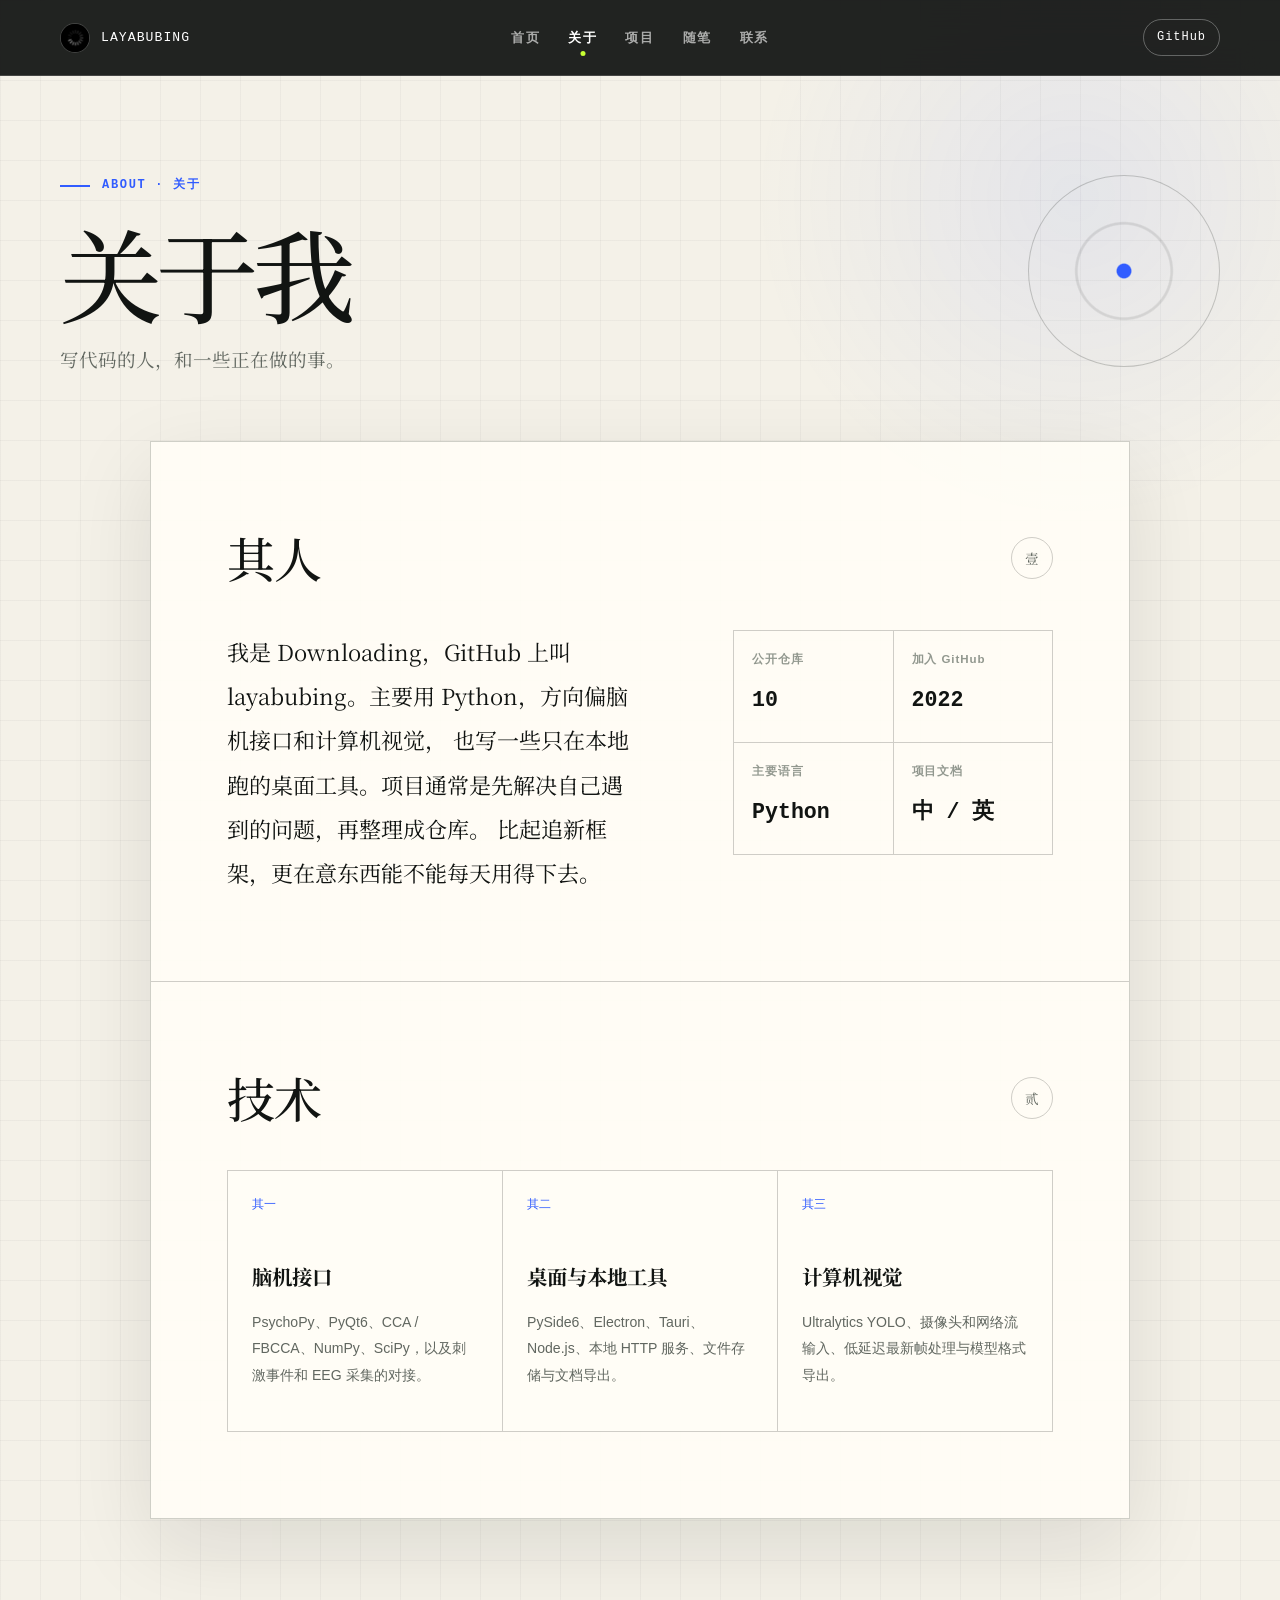
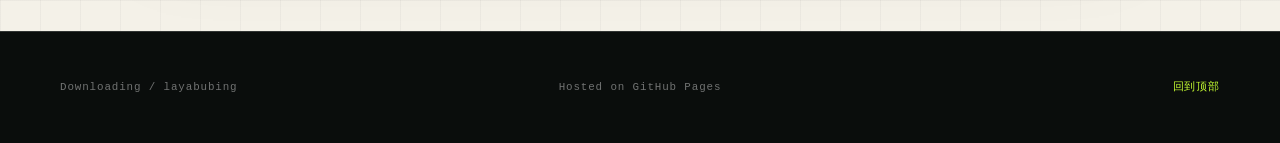
==== commit 2410d559: "feat: redesign personal site visual system" ====
--- a/about.html
+++ b/about.html
@@ -7,7 +7,7 @@
       name="description"
       content="关于 Downloading / layabubing：主要用 Python，方向偏脑机接口和计算机视觉，也写本地桌面工具。"
     >
-    <meta name="theme-color" content="#f4f1ea">
+    <meta name="theme-color" content="#0a0d0c">
     <title>关于 · Downloading / layabubing</title>
     <link rel="icon" href="assets/avatar.png">
     <link rel="preconnect" href="https://fonts.googleapis.com">
--- a/styles.css
+++ b/styles.css
@@ -1,89 +1,65 @@
-/* ==========================================================================
-   layabubing.github.io — 素雅
-   宣纸底 · 宋体 · 细线分隔 · 单一檀色点缀
-   ========================================================================== */
-
 :root {
   color-scheme: light;
-
-  /* 纸与墨 */
-  --bg: #f4f1ea;
-  --paper: #fdfcf9;
-  --panel: #f0ece2;
-  --ink: #26241f;
-  --muted: #6c665c;
-  --faint: #9b948a;
-
-  /* 线 */
-  --line: rgba(38, 36, 31, 0.15);
-  --line-soft: rgba(38, 36, 31, 0.075);
-
-  /* 檀色点缀 */
-  --accent: #6b5f4d;
-  --accent-deep: #574c3d;
-  --accent-soft: rgba(107, 95, 77, 0.08);
-  --accent-ink: #fdfcf9;
-
-  /* 状态 */
-  --green: #5f7358;
-  --amber: #9c7a44;
-
-  --header-bg: rgba(244, 241, 234, 0.88);
-  --header-bg-scrolled: rgba(244, 241, 234, 0.96);
-  --hover-bg: rgba(38, 36, 31, 0.035);
-
-  /* 字体：全站宋体。拉丁先走 Songti / SimSun 自带的衬线字形，
-     再由 Noto Serif SC 兜底 Linux / Android。 */
-  --font-song: "Songti SC", "STSong", "SimSun", "Noto Serif SC",
-    "Source Han Serif SC", "Times New Roman", Georgia, serif;
-
-  --maxw: 920px;
-  --shadow: 0 1px 2px rgba(38, 36, 31, 0.03), 0 14px 34px rgba(38, 36, 31, 0.045);
-}
-
-* {
-  box-sizing: border-box;
-}
+  --night: #0a0d0c;
+  --paper: #f4f1e8;
+  --paper-bright: #fffdf6;
+  --ink: #111412;
+  --muted: #616760;
+  --faint: #92988f;
+  --acid: #c7ff32;
+  --acid-deep: #769f00;
+  --blue: #315cff;
+  --orange: #ff5a36;
+  --line: rgba(17, 20, 18, 0.2);
+  --line-soft: rgba(17, 20, 18, 0.1);
+  --line-dark: rgba(255, 255, 255, 0.16);
+  --font-serif: "Noto Serif SC", "Songti SC", "STSong", serif;
+  --font-sans: Inter, "PingFang SC", "Microsoft YaHei", sans-serif;
+  --font-mono: "SFMono-Regular", Consolas, "Liberation Mono", monospace;
+  --maxw: 1160px;
+  --contentw: 980px;
+  --shadow: 0 28px 80px rgba(17, 20, 18, 0.1);
+}
+
+* { box-sizing: border-box; }
 
 html {
   scroll-behavior: smooth;
-  scroll-padding-top: 96px;
+  scroll-padding-top: 92px;
+  overflow-x: hidden;
 }
 
 body {
   margin: 0;
   min-width: 320px;
   overflow-x: hidden;
-  background: var(--bg);
+  background:
+    linear-gradient(rgba(17, 20, 18, 0.035) 1px, transparent 1px),
+    linear-gradient(90deg, rgba(17, 20, 18, 0.035) 1px, transparent 1px),
+    var(--paper);
+  background-size: 40px 40px;
   color: var(--ink);
-  font-family: var(--font-song);
+  font-family: var(--font-sans);
   font-size: 16px;
-  line-height: 1.9;
+  line-height: 1.8;
   -webkit-font-smoothing: antialiased;
   text-rendering: optimizeLegibility;
 }
 
-a {
-  color: inherit;
-  text-decoration: none;
-}
-
-button,
-a {
-  -webkit-tap-highlight-color: transparent;
-}
-
-::selection {
-  background: var(--accent-soft);
-  color: var(--accent-deep);
-}
-
-:focus-visible {
-  outline: 1px solid var(--accent);
-  outline-offset: 3px;
-}
-
-/* ---------- 页眉 ---------- */
+body::before {
+  content: "";
+  position: fixed;
+  z-index: -1;
+  inset: 0;
+  pointer-events: none;
+  background: radial-gradient(circle at 84% 22%, rgba(49, 92, 255, 0.08), transparent 25%);
+}
+
+a { color: inherit; text-decoration: none; }
+button, a { -webkit-tap-highlight-color: transparent; }
+::selection { background: var(--acid); color: var(--night); }
+:focus-visible { outline: 2px solid var(--blue); outline-offset: 4px; }
+h1, h2, h3, p { margin-top: 0; }
 
 .site-header {
   position: sticky;
@@ -92,993 +68,567 @@
   display: grid;
   grid-template-columns: 1fr auto 1fr;
   align-items: center;
-  width: 100%;
-  min-height: 70px;
-  padding: 0 max(24px, calc((100% - var(--maxw)) / 2));
-  border-bottom: 1px solid var(--line-soft);
-  background: var(--header-bg);
-  backdrop-filter: blur(12px);
-  -webkit-backdrop-filter: blur(12px);
-  transition: background 240ms ease, border-color 240ms ease;
-}
-
-.site-header.is-scrolled {
-  border-color: var(--line);
-  background: var(--header-bg-scrolled);
-}
+  min-height: 76px;
+  padding: 0 max(28px, calc((100% - var(--maxw)) / 2));
+  border-bottom: 1px solid var(--line-dark);
+  background: rgba(10, 13, 12, 0.9);
+  color: #fff;
+  backdrop-filter: blur(18px);
+  -webkit-backdrop-filter: blur(18px);
+  transition: min-height 240ms ease, background 240ms ease;
+}
+
+.site-header.is-scrolled { min-height: 66px; background: rgba(10, 13, 12, 0.96); }
 
 .brand {
   display: inline-flex;
   align-items: center;
-  gap: 10px;
+  gap: 11px;
   width: max-content;
-  font-size: 0.95rem;
-  letter-spacing: 0.14em;
+  font-family: var(--font-mono);
+  font-size: 0.82rem;
+  letter-spacing: 0.08em;
+  text-transform: uppercase;
 }
 
 .brand img {
-  width: 26px;
-  height: 26px;
-  border: 1px solid var(--line);
-  border-radius: 50%;
-  opacity: 0.92;
-}
-
-.site-nav {
+  width: 30px;
+  height: 30px;
+  border: 1px solid rgba(255, 255, 255, 0.24);
+  border-radius: 50%;
+  background: #050605;
+  transition: transform 500ms cubic-bezier(0.2, 0.8, 0.2, 1);
+}
+
+.brand:hover img { transform: rotate(45deg); }
+.site-nav { display: flex; align-items: center; gap: 2px; }
+
+.site-nav a {
+  position: relative;
+  padding: 8px 13px;
+  color: rgba(255, 255, 255, 0.62);
+  font-size: 0.82rem;
+  font-weight: 600;
+  letter-spacing: 0.12em;
+  transition: color 180ms ease;
+}
+
+.site-nav a::before {
+  content: "";
+  position: absolute;
+  left: 50%;
+  bottom: 1px;
+  width: 5px;
+  height: 5px;
+  border-radius: 50%;
+  background: var(--acid);
+  opacity: 0;
+  transform: translate(-50%, 5px);
+  transition: opacity 180ms ease, transform 180ms ease;
+}
+
+.site-nav a:hover,
+.site-nav a:focus-visible,
+.site-nav a[aria-current="true"] { color: #fff; }
+
+.site-nav a:hover::before,
+.site-nav a:focus-visible::before,
+.site-nav a[aria-current="true"]::before { opacity: 1; transform: translate(-50%, 0); }
+
+.header-link {
+  justify-self: end;
+  padding: 7px 13px;
+  border: 1px solid rgba(255, 255, 255, 0.3);
+  border-radius: 999px;
+  font-family: var(--font-mono);
+  font-size: 0.75rem;
+  letter-spacing: 0.08em;
+  transition: background 180ms ease, border-color 180ms ease, color 180ms ease;
+}
+
+.header-link:hover,
+.header-link:focus-visible { border-color: var(--acid); background: var(--acid); color: var(--night); }
+.home-page main { background: var(--night); }
+
+.hero {
+  position: relative;
+  display: grid;
+  grid-template-columns: minmax(0, 1.15fr) minmax(340px, 0.85fr);
+  gap: clamp(40px, 7vw, 100px);
+  align-items: center;
+  width: min(var(--maxw), calc(100% - 56px));
+  min-height: min(780px, calc(100vh - 76px));
+  margin: 0 auto;
+  padding: clamp(76px, 11vh, 126px) 0;
+  color: #fff;
+}
+
+.hero::before {
+  content: "";
+  position: absolute;
+  left: -100vw;
+  right: -100vw;
+  bottom: 0;
+  height: 1px;
+  background: var(--line-dark);
+}
+
+.eyebrow {
   display: flex;
   align-items: center;
-  gap: 4px;
-}
-
-.site-nav a {
-  position: relative;
-  padding: 9px 14px;
+  gap: 12px;
+  margin: 0 0 24px;
+  color: var(--blue);
+  font-family: var(--font-mono);
+  font-size: 0.75rem;
+  font-weight: 700;
+  letter-spacing: 0.14em;
+  text-transform: uppercase;
+}
+
+.eyebrow::before { content: ""; width: 30px; height: 2px; background: currentColor; }
+.hero .eyebrow { color: var(--acid); }
+
+.hero h1 {
+  margin-bottom: 26px;
+  font-family: var(--font-serif);
+  font-size: clamp(4.6rem, 10vw, 8.8rem);
+  font-weight: 500;
+  letter-spacing: -0.075em;
+  line-height: 0.76;
+}
+
+.hero h1 span { display: block; }
+.hero h1 span:last-child { margin-left: clamp(34px, 7vw, 100px); color: var(--acid); font-style: italic; }
+
+.role {
+  margin-bottom: 24px;
+  color: rgba(255, 255, 255, 0.72);
+  font-family: var(--font-mono);
+  font-size: clamp(0.76rem, 1.3vw, 0.9rem);
+  letter-spacing: 0.1em;
+}
+
+.lead {
+  max-width: 48ch;
+  margin: 0 0 34px;
   color: var(--muted);
-  font-size: 0.92rem;
-  letter-spacing: 0.2em;
-  transition: color 200ms ease;
-}
-
-.site-nav a::after {
-  content: "";
-  position: absolute;
-  left: 14px;
-  right: 14px;
-  bottom: 6px;
-  height: 1px;
-  background: var(--accent);
-  transform: scaleX(0);
-  transform-origin: left;
-  transition: transform 260ms cubic-bezier(0.2, 0.7, 0.2, 1);
-}
-
-.site-nav a:hover,
-.site-nav a:focus-visible,
-.site-nav a[aria-current="true"] {
-  color: var(--ink);
-}
-
-.site-nav a:hover::after,
-.site-nav a:focus-visible::after,
-.site-nav a[aria-current="true"]::after {
-  transform: scaleX(1);
-}
-
-.header-link {
-  justify-self: end;
-  padding: 6px 2px 4px;
-  border-bottom: 1px solid var(--line);
-  color: var(--muted);
-  font-size: 0.88rem;
-  letter-spacing: 0.14em;
-  transition: color 200ms ease, border-color 200ms ease;
-}
-
-.header-link:hover,
-.header-link:focus-visible {
-  border-color: var(--accent);
-  color: var(--accent);
-}
-
-/* ---------- 首屏 ---------- */
-
-.hero {
-  width: min(var(--maxw), calc(100% - 48px));
-  margin: 0 auto;
-  padding: clamp(84px, 13vh, 140px) 0 clamp(64px, 9vh, 100px);
-}
-
-.eyebrow {
-  margin: 0 0 20px;
-  color: var(--faint);
-  font-size: 0.8rem;
-  letter-spacing: 0.4em;
-  text-transform: uppercase;
-}
-
-h1,
-h2,
-h3,
-p {
-  margin-top: 0;
-}
-
-h1 {
-  margin-bottom: 20px;
-  font-size: clamp(2.9rem, 7.5vw, 4.6rem);
-  line-height: 1.1;
-  font-weight: 500;
-  letter-spacing: 0.08em;
-}
-
-.role {
-  margin-bottom: 6px;
-  color: var(--muted);
-  font-size: clamp(0.98rem, 1.8vw, 1.1rem);
-  letter-spacing: 0.22em;
-}
-
-.hero .role::after {
-  content: "";
-  display: block;
-  width: 48px;
-  height: 1px;
-  margin: 26px 0 0;
-  background: var(--line);
-}
-
-.lead {
-  max-width: 44ch;
-  margin: 26px 0 38px;
-  color: var(--muted);
-  font-size: 1rem;
-  line-height: 1.95;
-}
-
-.hero-actions {
-  display: flex;
-  flex-wrap: wrap;
-  gap: 12px;
-}
+  font-family: var(--font-serif);
+  font-size: clamp(1.03rem, 1.6vw, 1.16rem);
+  line-height: 2;
+}
+
+.hero .lead { color: rgba(255, 255, 255, 0.66); }
+.hero-actions { display: flex; flex-wrap: wrap; gap: 12px; }
 
 .button {
   display: inline-flex;
   align-items: center;
   justify-content: center;
-  min-height: 46px;
-  padding: 10px 28px;
+  min-height: 50px;
+  padding: 10px 25px;
+  border: 1px solid transparent;
+  border-radius: 999px;
+  font-size: 0.86rem;
+  font-weight: 700;
+  letter-spacing: 0.1em;
+  transition: transform 180ms ease, background 180ms ease, color 180ms ease;
+}
+
+.button::after { content: "↗"; margin-left: 14px; font-size: 1.05rem; }
+.button:hover, .button:focus-visible { transform: translateY(-3px); }
+.button-primary { background: var(--acid); color: var(--night); }
+.button-primary:hover, .button-primary:focus-visible { background: #dcff7c; }
+.button-quiet { border-color: rgba(255, 255, 255, 0.35); color: #fff; }
+.button-quiet:hover, .button-quiet:focus-visible { border-color: #fff; background: #fff; color: var(--night); }
+
+.signal-art {
+  position: relative;
+  aspect-ratio: 1;
+  max-width: 440px;
+  justify-self: end;
+  width: 100%;
+  border: 1px solid var(--line-dark);
+  border-radius: 50%;
+}
+
+.signal-art::before,
+.signal-art::after { content: ""; position: absolute; z-index: 0; background: var(--line-dark); }
+.signal-art::before { top: 50%; left: -12%; width: 124%; height: 1px; }
+.signal-art::after { top: -12%; left: 50%; width: 1px; height: 124%; }
+
+.signal-art img {
+  position: absolute;
+  z-index: 2;
+  top: 50%;
+  left: 50%;
+  width: 44%;
+  height: 44%;
+  border: 1px solid rgba(255, 255, 255, 0.2);
+  border-radius: 50%;
+  box-shadow: 0 0 0 18px rgba(199, 255, 50, 0.05), 0 0 70px rgba(199, 255, 50, 0.08);
+  transform: translate(-50%, -50%);
+  animation: signal-pulse 4s ease-in-out infinite;
+}
+
+.signal-orbit {
+  position: absolute;
+  z-index: 1;
+  top: 50%;
+  left: 50%;
+  border: 1px dashed rgba(255, 255, 255, 0.2);
+  border-radius: 50%;
+  transform: translate(-50%, -50%);
+}
+
+.signal-orbit::before {
+  content: "";
+  position: absolute;
+  top: -5px;
+  left: 50%;
+  width: 9px;
+  height: 9px;
+  border-radius: 50%;
+  background: var(--acid);
+  box-shadow: 0 0 20px var(--acid);
+}
+
+.signal-orbit-outer { width: 78%; height: 78%; animation: orbit 18s linear infinite; }
+.signal-orbit-inner { width: 59%; height: 59%; border-style: solid; border-color: rgba(49, 92, 255, 0.55); animation: orbit-reverse 12s linear infinite; }
+.signal-orbit-inner::before { top: auto; bottom: -4px; background: var(--blue); box-shadow: 0 0 18px var(--blue); }
+
+.signal-label,
+.signal-coordinate {
+  position: absolute;
+  z-index: 3;
+  padding: 5px 9px;
+  background: var(--night);
+  color: rgba(255, 255, 255, 0.58);
+  font-family: var(--font-mono);
+  font-size: 0.65rem;
+  letter-spacing: 0.1em;
+}
+
+.signal-label-top { top: 7%; left: 8%; color: var(--acid); }
+.signal-label-side { right: -9%; top: 39%; transform: rotate(90deg); }
+.signal-coordinate { right: 3%; bottom: 7%; line-height: 1.5; text-align: right; }
+@keyframes orbit { to { transform: translate(-50%, -50%) rotate(360deg); } }
+@keyframes orbit-reverse { to { transform: translate(-50%, -50%) rotate(-360deg); } }
+@keyframes signal-pulse { 50% { box-shadow: 0 0 0 28px rgba(199, 255, 50, 0.025), 0 0 90px rgba(199, 255, 50, 0.15); } }
+
+.page-head {
+  position: relative;
+  width: min(var(--maxw), calc(100% - 56px));
+  margin: 0 auto;
+  padding: clamp(80px, 11vh, 132px) 0 clamp(54px, 7vh, 84px);
+}
+
+.page-head::after {
+  content: "";
+  position: absolute;
+  right: 0;
+  bottom: 74px;
+  width: clamp(80px, 16vw, 190px);
+  aspect-ratio: 1;
   border: 1px solid var(--line);
-  border-radius: 0;
-  font-family: inherit;
-  font-size: 0.92rem;
-  letter-spacing: 0.2em;
-  transition: background 220ms ease, border-color 220ms ease, color 220ms ease;
-}
-
-.button-primary {
-  border-color: var(--accent);
-  background: var(--accent);
-  color: var(--accent-ink);
-}
-
-.button-primary:hover,
-.button-primary:focus-visible {
-  background: var(--accent-deep);
-  border-color: var(--accent-deep);
-}
-
-.button-quiet {
-  background: transparent;
-  color: var(--muted);
-}
-
-.button-quiet:hover,
-.button-quiet:focus-visible {
-  border-color: var(--accent);
-  color: var(--accent);
-}
-
-/* ---------- 子页页头 ---------- */
-
-.page-head {
-  width: min(var(--maxw), calc(100% - 48px));
-  margin: 0 auto;
-  padding: clamp(68px, 10vh, 112px) 0 clamp(44px, 6vh, 64px);
+  border-radius: 50%;
+  background: radial-gradient(circle, var(--blue) 0 5%, transparent 6% 34%, var(--line-soft) 35% 36%, transparent 37%);
 }
 
 .page-title {
+  position: relative;
+  z-index: 1;
   margin-bottom: 18px;
-  font-size: clamp(2.4rem, 6vw, 3.6rem);
-  line-height: 1.15;
+  font-family: var(--font-serif);
+  font-size: clamp(3.4rem, 8vw, 6.8rem);
   font-weight: 500;
-  letter-spacing: 0.14em;
-}
-
-.page-head .lead {
-  margin-bottom: 0;
-}
-
-/* ---------- 纸面 ---------- */
+  letter-spacing: -0.055em;
+  line-height: 1;
+}
+
+.page-head .lead { position: relative; z-index: 1; margin-bottom: 0; }
 
 .paper {
-  width: min(var(--maxw), calc(100% - 40px));
-  margin: 0 auto 88px;
-  border: 1px solid var(--line-soft);
-  background: var(--paper);
+  width: min(var(--contentw), calc(100% - 56px));
+  margin: 0 auto 112px;
+  border: 1px solid var(--line);
+  background: rgba(255, 253, 246, 0.92);
   box-shadow: var(--shadow);
 }
 
+.home-page .paper { width: 100%; max-width: none; margin-bottom: 0; border-width: 0; background: var(--paper); box-shadow: none; }
+
 .block {
-  padding: clamp(46px, 6.5vw, 68px) clamp(24px, 6vw, 60px);
-  border-bottom: 1px solid var(--line-soft);
-}
-
-.block:last-child {
-  border-bottom: 0;
-}
-
-.block-head {
-  display: flex;
-  align-items: baseline;
-  justify-content: space-between;
-  gap: 20px;
-  margin-bottom: 38px;
-  padding-bottom: 16px;
+  position: relative;
+  padding: clamp(54px, 8vw, 86px) clamp(26px, 7vw, 76px);
   border-bottom: 1px solid var(--line);
 }
+
+.home-page .block { width: min(var(--maxw), calc(100% - 56px)); margin: 0 auto; padding-right: 0; padding-left: 0; }
+.block:last-child { border-bottom: 0; }
+.block-head { display: flex; align-items: center; justify-content: space-between; gap: 20px; margin-bottom: 42px; }
 
 h2 {
   margin-bottom: 0;
-  font-size: clamp(1.5rem, 3.4vw, 1.9rem);
-  line-height: 1.4;
+  font-family: var(--font-serif);
+  font-size: clamp(2rem, 4vw, 3rem);
   font-weight: 500;
-  letter-spacing: 0.2em;
+  letter-spacing: -0.025em;
+  line-height: 1.25;
 }
 
 .block-index {
-  color: var(--faint);
+  display: inline-grid;
+  place-items: center;
+  width: 42px;
+  height: 42px;
+  border: 1px solid var(--line);
+  border-radius: 50%;
+  color: var(--muted);
+  font-family: var(--font-serif);
   font-size: 0.85rem;
-  letter-spacing: 0.3em;
-}
-
-.block-more {
-  margin: 30px 0 0;
-  text-align: right;
-}
-
-.block-intro {
-  display: flex;
-  align-items: baseline;
-  justify-content: space-between;
-  flex-wrap: wrap;
-  gap: 14px;
-  margin-bottom: 26px;
-  color: var(--muted);
-  font-size: 0.94rem;
-}
-
-/* ---------- 通用行内链接 ---------- */
+}
+
+.block-more { margin: 34px 0 0; text-align: right; }
+.block-intro { display: flex; align-items: baseline; justify-content: space-between; flex-wrap: wrap; gap: 14px; margin-bottom: 28px; color: var(--muted); }
 
 .row-link {
-  display: inline-block;
-  padding-bottom: 3px;
-  border-bottom: 1px solid rgba(107, 95, 77, 0.4);
-  color: var(--accent);
-  font-size: 0.88rem;
-  letter-spacing: 0.14em;
-  white-space: nowrap;
-  transition: border-color 200ms ease, color 200ms ease;
-}
-
-.row-link:hover,
-.row-link:focus-visible {
-  border-color: var(--accent);
-  color: var(--accent-deep);
-}
-
-.row-link::after {
-  content: " →";
-  letter-spacing: 0;
-  opacity: 0.7;
-}
-
-/* ---------- 关于 ---------- */
+  display: inline-flex;
+  align-items: center;
+  gap: 8px;
+  padding-bottom: 2px;
+  border-bottom: 1px solid currentColor;
+  color: var(--blue);
+  font-family: var(--font-mono);
+  font-size: 0.8rem;
+  font-weight: 700;
+  letter-spacing: 0.06em;
+  transition: color 180ms ease, gap 180ms ease;
+}
+
+.row-link:hover, .row-link:focus-visible { gap: 13px; color: var(--orange); }
+.row-link::after { content: "↗"; }
 
 .about-layout {
   display: grid;
-  grid-template-columns: minmax(0, 1.1fr) minmax(260px, 0.9fr);
-  gap: 52px;
+  grid-template-columns: minmax(0, 1.2fr) minmax(320px, 0.8fr);
+  gap: clamp(42px, 8vw, 100px);
   align-items: start;
 }
 
-.about-copy {
-  max-width: 54ch;
-  margin-bottom: 0;
-  color: var(--muted);
-  font-size: 1rem;
-  line-height: 1.95;
-}
-
-.mini-stats {
+.about-copy { margin-bottom: 0; font-family: var(--font-serif); font-size: clamp(1.12rem, 2vw, 1.38rem); line-height: 2; }
+.mini-stats { display: grid; grid-template-columns: repeat(2, 1fr); margin: 0; border-top: 1px solid var(--line); border-left: 1px solid var(--line); }
+.mini-stats div { min-height: 112px; padding: 18px; border-right: 1px solid var(--line); border-bottom: 1px solid var(--line); }
+.mini-stats dt { margin-bottom: 18px; color: var(--faint); font-size: 0.72rem; font-weight: 700; letter-spacing: 0.08em; }
+.mini-stats dd { margin: 0; font-family: var(--font-mono); font-size: 1.35rem; font-weight: 700; line-height: 1.2; }
+
+.project-list {
   display: grid;
   grid-template-columns: repeat(2, minmax(0, 1fr));
-  margin: 0;
-  border-top: 1px solid var(--line-soft);
-}
-
-.mini-stats div {
-  padding: 15px 0 16px;
-  border-bottom: 1px solid var(--line-soft);
-}
-
-.mini-stats div:nth-child(odd) {
-  padding-right: 22px;
-}
-
-.mini-stats div:nth-child(even) {
-  padding-left: 26px;
-  border-left: 1px solid var(--line-soft);
-}
-
-.mini-stats dt {
-  margin-bottom: 2px;
-  color: var(--faint);
-  font-size: 0.78rem;
-  letter-spacing: 0.18em;
-}
-
-.mini-stats dd {
-  margin: 0;
-  font-size: 1.08rem;
-  letter-spacing: 0.06em;
-}
-
-/* ---------- 项目卡片 ---------- */
-
-.project-list {
-  display: grid;
-  grid-template-columns: repeat(auto-fit, minmax(min(330px, 100%), 1fr));
-  gap: 18px;
+  gap: 1px;
+  padding: 1px;
+  background: var(--line);
 }
 
 .project {
+  position: relative;
   display: flex;
   flex-direction: column;
-  padding: 26px 28px 22px;
-  border: 1px solid var(--line-soft);
-  background: var(--paper);
-  transition: border-color 240ms ease, background 240ms ease,
-    box-shadow 240ms ease;
+  min-height: 340px;
+  padding: 26px;
+  overflow: hidden;
+  background: var(--paper-bright);
+  transition: background 220ms ease, color 220ms ease, transform 220ms ease;
+}
+
+.project::after {
+  content: "";
+  position: absolute;
+  right: -44px;
+  bottom: -44px;
+  width: 118px;
+  height: 118px;
+  border: 1px solid var(--line);
+  border-radius: 50%;
+  transition: width 300ms ease, height 300ms ease, background 300ms ease;
 }
 
 .project:hover,
-.project:focus-within {
-  border-color: var(--line);
-  background: #fffefb;
-  box-shadow: 0 10px 26px rgba(38, 36, 31, 0.045);
-}
-
-.project-top {
-  display: flex;
-  align-items: baseline;
-  justify-content: space-between;
-  gap: 16px;
-  margin-bottom: 14px;
-}
-
-.project-index {
-  color: var(--faint);
-  font-size: 0.82rem;
-  letter-spacing: 0.16em;
-}
-
-.project-tag {
-  color: var(--faint);
-  font-size: 0.74rem;
-  letter-spacing: 0.24em;
-  text-transform: uppercase;
-}
-
-.project-head {
-  display: flex;
-  flex-direction: column;
-  align-items: flex-start;
-  gap: 5px;
-  margin-bottom: 14px;
-}
-
-h3 {
-  margin-bottom: 0;
-  font-size: clamp(1.14rem, 1.9vw, 1.32rem);
-  line-height: 1.5;
-  font-weight: 500;
-  letter-spacing: 0.06em;
-}
-
-.status {
-  display: inline-flex;
-  align-items: center;
-  gap: 6px;
-  color: var(--faint);
-  font-size: 0.78rem;
-  letter-spacing: 0.14em;
-  white-space: nowrap;
-}
-
-.status::before {
-  content: "";
-  width: 4px;
-  height: 4px;
-  border-radius: 50%;
-  background: currentColor;
-  opacity: 0.75;
-}
-
-.status-active {
-  color: var(--green);
-}
-
-.status-wip {
-  color: var(--amber);
-}
+.project:focus-within { z-index: 1; background: var(--night); color: #fff; transform: translateY(-4px); }
+.project:hover::after,
+.project:focus-within::after { width: 150px; height: 150px; border-color: rgba(199, 255, 50, 0.28); background: rgba(199, 255, 50, 0.04); }
+.project-top, .project-head, .project-foot { position: relative; z-index: 1; }
+.project-top { display: flex; align-items: center; justify-content: space-between; gap: 14px; margin-bottom: 44px; }
+.project-index, .project-tag { font-family: var(--font-mono); font-size: 0.7rem; font-weight: 700; letter-spacing: 0.08em; }
+.project-index { color: var(--faint); }
+.project-tag { padding: 4px 9px; border: 1px solid var(--line); border-radius: 999px; color: var(--blue); }
+.project:hover .project-tag, .project:focus-within .project-tag { border-color: rgba(199, 255, 50, 0.45); color: var(--acid); }
+.project-head { display: flex; align-items: flex-start; justify-content: space-between; gap: 16px; margin-bottom: 16px; }
+.project-head h3 { margin-bottom: 0; font-family: var(--font-serif); font-size: clamp(1.25rem, 2vw, 1.58rem); font-weight: 600; line-height: 1.4; }
+.status { flex: none; color: var(--muted); font-size: 0.68rem; white-space: nowrap; }
+.status::before { content: ""; display: inline-block; width: 6px; height: 6px; margin-right: 6px; border-radius: 50%; background: var(--faint); }
+.status-active::before { background: var(--acid-deep); }
+.status-wip::before { background: var(--orange); }
+.project:hover .status, .project:focus-within .status { color: rgba(255, 255, 255, 0.55); }
+.project:hover .status-active::before, .project:focus-within .status-active::before { background: var(--acid); }
 
 .project-desc {
-  max-width: 60ch;
-  margin-bottom: 20px;
+  position: relative;
+  z-index: 1;
+  margin-bottom: 28px;
   color: var(--muted);
-  font-size: 0.94rem;
+  font-family: var(--font-serif);
+  font-size: 0.95rem;
   line-height: 1.9;
 }
 
-.project-foot {
-  display: flex;
-  align-items: flex-end;
-  justify-content: space-between;
-  gap: 18px;
-  margin-top: auto;
-  padding-top: 16px;
-  border-top: 1px solid var(--line-soft);
-}
-
-.tag-row {
-  display: flex;
-  flex-wrap: wrap;
-  gap: 4px 14px;
-  margin: 0;
-  padding: 0;
-  list-style: none;
-}
-
-.tag-row li {
-  color: var(--faint);
-  font-size: 0.78rem;
-  letter-spacing: 0.1em;
-}
-
-.tag-row li::before {
-  content: "·";
-  margin-right: 6px;
-  opacity: 0.6;
-}
-
-/* 精选项目：仅以极淡底色区分，不加粗边 */
-
-.project-featured {
-  background: var(--panel);
-}
-
-.project-featured:hover,
-.project-featured:focus-within {
-  background: #f5f2e9;
-}
-
-/* ---------- 归档 ---------- */
-
-.archive {
-  display: grid;
-  grid-template-columns: 180px 1fr;
-  gap: 36px;
-  align-items: start;
-}
-
-.archive-note {
-  margin-bottom: 0;
-  color: var(--faint);
-  font-size: 0.9rem;
-  letter-spacing: 0.08em;
-}
-
-.archive-links {
-  display: grid;
-  border-top: 1px solid var(--line-soft);
-}
-
-.archive-links a {
-  display: flex;
-  align-items: baseline;
-  justify-content: space-between;
-  gap: 20px;
-  padding: 14px 2px;
-  border-bottom: 1px solid var(--line-soft);
-  transition: padding-left 220ms ease, color 220ms ease;
-}
-
-.archive-links a:hover,
-.archive-links a:focus-visible {
-  padding-left: 10px;
-  color: var(--accent);
-}
-
-.archive-links span {
-  font-size: 0.95rem;
-  letter-spacing: 0.04em;
-}
-
-.archive-links small {
-  color: var(--faint);
-  font-size: 0.78rem;
-  letter-spacing: 0.08em;
-  text-align: right;
-}
-
-/* ---------- 技术 ---------- */
-
-.stack-notes {
-  display: grid;
-  grid-template-columns: repeat(3, minmax(0, 1fr));
-  gap: 32px;
-}
-
-.stack-note {
-  padding-top: 20px;
-  border-top: 1px solid var(--line);
-}
-
-.stack-index-number {
-  display: block;
-  margin-bottom: 12px;
-  color: var(--faint);
-  font-size: 0.78rem;
-  letter-spacing: 0.28em;
-}
-
-.stack-note h3 {
-  margin-bottom: 10px;
-}
-
-.stack-note p {
-  margin-bottom: 0;
-  color: var(--muted);
-  font-size: 0.9rem;
-  line-height: 1.9;
-}
-
-/* ---------- 联系 ---------- */
-
-.contact-list {
-  border-top: 1px solid var(--line-soft);
-}
-
-.contact-list a {
-  display: grid;
-  grid-template-columns: 92px minmax(0, 1fr);
-  gap: 20px;
-  align-items: baseline;
-  padding: 17px 2px;
-  border-bottom: 1px solid var(--line-soft);
-  transition: color 200ms ease, padding-left 220ms ease;
-}
-
-.contact-list a:hover,
-.contact-list a:focus-visible {
-  padding-left: 10px;
-  color: var(--accent);
-}
-
-.contact-list span {
-  color: var(--faint);
-  font-size: 0.78rem;
-  letter-spacing: 0.2em;
-}
-
-.contact-list strong {
-  overflow-wrap: anywhere;
-  font-weight: 400;
-  font-size: clamp(0.94rem, 2vw, 1.04rem);
-  letter-spacing: 0.05em;
-}
-
-/* ---------- 页脚 ---------- */
+.project:hover .project-desc, .project:focus-within .project-desc { color: rgba(255, 255, 255, 0.66); }
+.project-foot { display: flex; align-items: flex-end; justify-content: space-between; gap: 18px; margin-top: auto; }
+.tag-row { display: flex; flex-wrap: wrap; gap: 6px 12px; margin: 0; padding: 0; color: var(--faint); font-family: var(--font-mono); font-size: 0.66rem; list-style: none; }
+.tag-row li::before { content: "#"; }
+.project:hover .row-link, .project:focus-within .row-link { color: var(--acid); }
+.project-featured { background: linear-gradient(135deg, rgba(49, 92, 255, 0.08), transparent 52%), var(--paper-bright); }
+
+.archive { display: grid; grid-template-columns: 180px minmax(0, 1fr); gap: 42px; }
+.archive-note { color: var(--muted); font-family: var(--font-serif); }
+.archive-links { border-top: 1px solid var(--line); }
+.archive-links a { display: flex; align-items: baseline; justify-content: space-between; gap: 24px; padding: 16px 2px; border-bottom: 1px solid var(--line); transition: color 180ms ease, padding 180ms ease; }
+.archive-links a:hover, .archive-links a:focus-visible { padding-right: 10px; padding-left: 10px; color: var(--blue); }
+.archive-links span { font-family: var(--font-mono); font-size: 0.86rem; }
+.archive-links small { color: var(--muted); text-align: right; }
+
+.stack-notes { display: grid; grid-template-columns: repeat(3, minmax(0, 1fr)); gap: 1px; padding: 1px; background: var(--line); }
+.stack-note { position: relative; min-height: 260px; padding: 24px; background: var(--paper-bright); }
+.stack-index-number { display: block; margin-bottom: 42px; color: var(--blue); font-family: var(--font-mono); font-size: 0.72rem; }
+.stack-note h3 { margin-bottom: 14px; font-family: var(--font-serif); font-size: 1.28rem; }
+.stack-note p { margin-bottom: 0; color: var(--muted); font-size: 0.88rem; line-height: 1.9; }
+
+.contact-list { display: grid; grid-template-columns: repeat(2, minmax(0, 1fr)); gap: 1px; padding: 1px; background: var(--line); }
+.contact-list a { position: relative; display: flex; flex-direction: column; justify-content: space-between; min-height: 160px; padding: 22px; overflow: hidden; background: var(--paper-bright); transition: background 200ms ease, color 200ms ease; }
+.contact-list a::after { content: "↗"; position: absolute; right: 20px; top: 18px; color: var(--blue); font-size: 1.2rem; transition: transform 200ms ease; }
+.contact-list a:hover, .contact-list a:focus-visible { background: var(--blue); color: #fff; }
+.contact-list a:hover::after, .contact-list a:focus-visible::after { color: var(--acid); transform: translate(4px, -4px); }
+.contact-list span { color: var(--faint); font-family: var(--font-mono); font-size: 0.7rem; letter-spacing: 0.08em; }
+.contact-list strong { overflow-wrap: anywhere; font-family: var(--font-serif); font-size: clamp(0.98rem, 2vw, 1.2rem); font-weight: 500; }
 
 .site-footer {
   display: grid;
   grid-template-columns: 1fr auto 1fr;
   gap: 20px;
-  width: min(var(--maxw), calc(100% - 48px));
-  margin: 0 auto;
-  padding: 28px 0 46px;
-  border-top: 1px solid var(--line-soft);
-  color: var(--faint);
-  font-size: 0.78rem;
-  letter-spacing: 0.14em;
-}
-
-.site-footer span:nth-child(2) {
-  text-align: center;
-}
-
-.site-footer a {
-  justify-self: end;
-  padding-bottom: 2px;
-  border-bottom: 1px solid var(--line-soft);
-  color: var(--faint);
-  transition: color 200ms ease, border-color 200ms ease;
-}
-
-.site-footer a:hover,
-.site-footer a:focus-visible {
-  border-color: var(--accent);
-  color: var(--accent);
-}
-
-/* ---------- 入场动效 ---------- */
-
-.reveal {
-  opacity: 0;
-  transform: translateY(14px);
-  transition: opacity 760ms ease, transform 760ms cubic-bezier(0.2, 0.72, 0.2, 1);
-}
-
-.reveal.is-visible {
-  opacity: 1;
-  transform: translateY(0);
-}
-
-/* ---------- 随笔 ---------- */
-
-.post-list {
-  display: grid;
-  border-top: 1px solid var(--line-soft);
-}
-
-.post-item {
-  display: grid;
-  grid-template-columns: 116px minmax(0, 1fr);
-  gap: 26px;
-  align-items: baseline;
-  padding: 20px 2px;
-  border-bottom: 1px solid var(--line-soft);
-  transition: padding-left 220ms ease, background 220ms ease;
-}
-
-.post-item:hover,
-.post-item:focus-visible {
-  padding-left: 10px;
-  background: var(--hover-bg);
-}
-
-.post-date {
-  color: var(--faint);
-  font-size: 0.8rem;
-  letter-spacing: 0.1em;
-  white-space: nowrap;
-}
-
-.post-info {
-  display: block;
-  min-width: 0;
-}
-
-.post-title {
-  display: block;
-  margin-bottom: 5px;
-  font-size: 1.1rem;
-  font-weight: 500;
-  letter-spacing: 0.06em;
-}
-
-.post-item:hover .post-title {
-  color: var(--accent);
-}
-
-.post-excerpt {
-  display: block;
-  color: var(--muted);
-  font-size: 0.9rem;
-  line-height: 1.85;
-}
-
-/* ---------- 文章页 ---------- */
-
-.post-article {
-  width: min(720px, calc(100% - 48px));
-  margin: 0 auto;
-  padding: clamp(60px, 8vh, 92px) 0 96px;
-}
-
-.post-header {
-  margin-bottom: 44px;
-  padding-bottom: 28px;
-  border-bottom: 1px solid var(--line);
-}
-
-.post-heading {
-  margin-bottom: 0;
-  font-size: clamp(1.85rem, 5vw, 2.7rem);
-  line-height: 1.35;
+  align-items: center;
+  min-height: 112px;
+  padding: 24px max(28px, calc((100% - var(--maxw)) / 2));
+  border-top: 1px solid var(--line-dark);
+  background: var(--night);
+  color: rgba(255, 255, 255, 0.42);
+  font-family: var(--font-mono);
+  font-size: 0.68rem;
   letter-spacing: 0.08em;
 }
 
-.post-body {
-  font-size: 1.02rem;
-  line-height: 2.05;
-}
-
-.post-body h2,
-.post-body h3,
-.post-body h4 {
-  margin: 2.2em 0 0.7em;
-  line-height: 1.5;
-  font-weight: 500;
-  letter-spacing: 0.1em;
-}
-
-.post-body h2 {
-  font-size: 1.36rem;
-}
-
-.post-body h3 {
-  font-size: 1.16rem;
-}
-
-.post-body p {
-  margin-bottom: 1.15em;
-  color: var(--ink);
-}
-
-.post-body ul,
-.post-body ol {
-  margin: 0 0 1.15em;
-  padding-left: 1.6em;
-  color: var(--ink);
-}
-
-.post-body li {
-  margin-bottom: 0.35em;
-}
-
-.post-body li::marker {
-  color: var(--faint);
-}
-
-.post-body a {
-  padding-bottom: 1px;
-  border-bottom: 1px solid rgba(107, 95, 77, 0.4);
-  color: var(--accent);
-}
-
-.post-body blockquote {
-  margin: 1.5em 0;
-  padding: 2px 0 2px 20px;
-  border-left: 2px solid var(--line);
-  color: var(--muted);
-}
-
-.post-body code {
-  padding: 2px 6px;
-  border: 1px solid var(--line-soft);
-  border-radius: 0;
-  background: var(--panel);
-  font-family: ui-monospace, "SFMono-Regular", Consolas, monospace;
-  font-size: 0.86em;
-}
-
-.post-body pre {
-  overflow-x: auto;
-  margin: 1.5em 0;
-  padding: 18px 20px;
-  border: 1px solid var(--line-soft);
-  border-radius: 0;
-  background: var(--panel);
-  line-height: 1.75;
-}
-
-.post-body pre code {
-  padding: 0;
-  border: 0;
-  background: none;
-}
-
-.post-body img {
-  max-width: 100%;
-  height: auto;
-  border: 1px solid var(--line-soft);
-}
-
-.post-body hr {
-  margin: 2.4em 0;
-  border: 0;
-  border-top: 1px solid var(--line-soft);
-}
-
-.post-back {
-  margin-top: 56px;
-  padding-top: 26px;
-  border-top: 1px solid var(--line-soft);
-}
-
-.data-loading,
-.data-fallback {
-  margin: 0;
-  padding: 26px 0;
-  color: var(--faint);
-  font-size: 0.92rem;
-  letter-spacing: 0.08em;
-}
-
-/* ---------- 响应式 ---------- */
+.site-footer span:nth-child(2) { text-align: center; }
+.site-footer a { justify-self: end; color: var(--acid); }
+.site-footer a:hover, .site-footer a:focus-visible { text-decoration: underline; text-underline-offset: 5px; }
+.reveal { opacity: 0; transform: translateY(24px); transition: opacity 760ms ease, transform 760ms cubic-bezier(0.16, 1, 0.3, 1); }
+.reveal.is-visible { opacity: 1; transform: translateY(0); }
+
+.post-list { border-top: 1px solid var(--line); }
+.post-item { position: relative; display: grid; grid-template-columns: 120px minmax(0, 1fr) 36px; gap: 26px; align-items: center; padding: 26px 4px; border-bottom: 1px solid var(--line); transition: padding 200ms ease, color 200ms ease; }
+.post-item::after { content: "↗"; color: var(--blue); font-size: 1.1rem; transition: transform 200ms ease; }
+.post-item:hover, .post-item:focus-visible { padding-right: 12px; padding-left: 12px; color: var(--blue); }
+.post-item:hover::after, .post-item:focus-visible::after { transform: translate(4px, -4px); }
+.post-date { color: var(--faint); font-family: var(--font-mono); font-size: 0.72rem; }
+.post-info { display: block; min-width: 0; }
+.post-title { display: block; margin-bottom: 4px; font-family: var(--font-serif); font-size: 1.25rem; font-weight: 600; }
+.post-excerpt { display: block; color: var(--muted); font-family: var(--font-serif); font-size: 0.9rem; }
+
+.post-article { width: min(760px, calc(100% - 56px)); margin: 0 auto; padding: clamp(70px, 10vh, 112px) 0 112px; }
+.post-header { margin-bottom: 48px; padding-bottom: 34px; border-bottom: 1px solid var(--line); }
+.post-heading { margin-bottom: 0; font-size: clamp(2.8rem, 7vw, 5.2rem); line-height: 1.12; }
+.post-body { font-family: var(--font-serif); font-size: 1.05rem; line-height: 2.05; }
+.post-body h2, .post-body h3, .post-body h4 { margin: 2.3em 0 0.75em; font-weight: 600; line-height: 1.45; }
+.post-body h2 { font-size: 1.55rem; }
+.post-body h3 { font-size: 1.3rem; }
+.post-body p { margin-bottom: 1.2em; }
+.post-body ul, .post-body ol { margin: 0 0 1.2em; padding-left: 1.6em; }
+.post-body li { margin-bottom: 0.36em; }
+.post-body li::marker { color: var(--blue); }
+.post-body a { border-bottom: 1px solid currentColor; color: var(--blue); }
+.post-body blockquote { margin: 1.7em 0; padding: 18px 22px; border-left: 4px solid var(--acid-deep); background: rgba(199, 255, 50, 0.08); color: var(--muted); }
+.post-body code { padding: 2px 6px; background: rgba(49, 92, 255, 0.08); color: #2644bc; font-family: var(--font-mono); font-size: 0.88em; }
+.post-body pre { overflow-x: auto; margin: 1.7em 0; padding: 22px; background: var(--night); color: #eef0ea; line-height: 1.75; }
+.post-body pre code { padding: 0; background: none; color: inherit; }
+.post-body img { max-width: 100%; height: auto; border: 1px solid var(--line); }
+.post-body hr { margin: 2.6em 0; border: 0; border-top: 1px solid var(--line); }
+.post-back { margin-top: 62px; padding-top: 28px; border-top: 1px solid var(--line); }
+.data-loading, .data-fallback { margin: 0; padding: 30px 0; color: var(--faint); font-family: var(--font-mono); font-size: 0.8rem; }
 
 @media (max-width: 920px) {
-  .site-header {
-    grid-template-columns: 1fr auto;
-    padding: 0 20px;
-  }
-
-  .site-nav {
-    display: none;
-  }
-
-  .about-layout {
-    grid-template-columns: 1fr;
-    gap: 34px;
-  }
-
-  .archive {
-    grid-template-columns: 1fr;
-    gap: 18px;
-  }
-
-  .post-item {
-    grid-template-columns: 100px minmax(0, 1fr);
-    gap: 18px;
-  }
+  .site-header { grid-template-columns: auto minmax(0, 1fr) auto; gap: 18px; padding: 0 20px; }
+  .site-nav { justify-content: center; overflow-x: auto; scrollbar-width: none; }
+  .site-nav::-webkit-scrollbar { display: none; }
+  .site-nav a { padding-right: 9px; padding-left: 9px; }
+  .hero { grid-template-columns: 1fr; min-height: auto; }
+  .signal-art { width: min(62vw, 420px); justify-self: center; margin: 30px auto 0; }
+  .about-layout { grid-template-columns: 1fr; }
+  .project-list { grid-template-columns: 1fr; }
+  .project { min-height: 300px; }
+  .stack-notes { grid-template-columns: 1fr; }
+  .stack-note { min-height: 0; }
+  .stack-index-number { margin-bottom: 22px; }
 }
 
 @media (max-width: 680px) {
-  body {
-    font-size: 15.5px;
-  }
-
-  .site-header {
-    min-height: 62px;
-    padding: 0 16px;
-  }
-
-  .hero {
-    width: calc(100% - 32px);
-    padding: 68px 0 52px;
-  }
-
-  .page-head {
-    width: calc(100% - 32px);
-    padding: 54px 0 38px;
-  }
-
-  .paper {
-    width: calc(100% - 28px);
-    margin-bottom: 60px;
-  }
-
-  .site-footer {
-    width: calc(100% - 32px);
-    padding-bottom: 36px;
-  }
-
-  .brand {
-    font-size: 0.88rem;
-  }
-
-  h1 {
-    font-size: clamp(2.4rem, 12vw, 3.2rem);
-  }
-
-  .role {
-    font-size: 0.92rem;
-    letter-spacing: 0.16em;
-  }
-
-  .hero-actions {
-    align-items: stretch;
-    flex-direction: column;
-  }
-
-  .button {
-    width: 100%;
-  }
-
-  .block {
-    padding: 38px 20px;
-  }
-
-  .block-head {
-    margin-bottom: 28px;
-  }
-
-  h2 {
-    letter-spacing: 0.14em;
-  }
-
-  .project {
-    padding: 22px 20px 18px;
-  }
-
-  .project-foot {
-    align-items: flex-start;
-    flex-direction: column;
-    gap: 12px;
-  }
-
-  .archive-links a {
-    align-items: flex-start;
-    flex-direction: column;
-    gap: 2px;
-  }
-
-  .archive-links small {
-    text-align: left;
-  }
-
-  .post-item {
-    grid-template-columns: 1fr;
-    gap: 3px;
-  }
-
-  .post-article {
-    width: calc(100% - 32px);
-    padding: 46px 0 66px;
-  }
-
-  .stack-notes {
-    grid-template-columns: 1fr;
-    gap: 24px;
-  }
-
-  .contact-list a {
-    grid-template-columns: 1fr;
-    gap: 2px;
-    padding: 14px 2px;
-  }
-
-  .contact-list a:hover,
-  .contact-list a:focus-visible {
-    padding-left: 2px;
-  }
-
-  .site-footer {
-    grid-template-columns: 1fr auto;
-  }
-
-  .site-footer span:nth-child(2) {
-    display: none;
-  }
+  body { font-size: 15px; }
+  .site-header { grid-template-columns: auto 1fr; min-height: 64px; gap: 10px; padding: 8px 14px; }
+  .site-header.is-scrolled { min-height: 60px; }
+  .brand span { display: none; }
+  .brand img { width: 32px; height: 32px; }
+  .header-link { display: none; }
+  .site-nav { justify-content: flex-end; }
+  .site-nav a { flex: none; padding: 8px 7px; font-size: 0.72rem; letter-spacing: 0.05em; }
+  .hero, .page-head, .home-page .block { width: calc(100% - 32px); }
+  .hero { padding: 70px 0 76px; }
+  .hero h1 { font-size: clamp(4rem, 22vw, 6rem); }
+  .hero h1 span:last-child { margin-left: 22px; }
+  .hero-actions { align-items: stretch; flex-direction: column; }
+  .button { width: 100%; }
+  .signal-art { width: min(84vw, 360px); }
+  .signal-label-side { right: -13%; }
+  .page-head { padding: 62px 0 48px; }
+  .page-head::after { right: -12px; bottom: 50px; opacity: 0.55; }
+  .page-title { font-size: clamp(3.1rem, 18vw, 5rem); }
+  .paper { width: calc(100% - 24px); margin-bottom: 72px; }
+  .block { padding: 42px 20px; }
+  .home-page .block { padding-top: 56px; padding-bottom: 56px; }
+  .block-head { margin-bottom: 32px; }
+  h2 { font-size: 2rem; }
+  .about-copy { font-size: 1.05rem; }
+  .mini-stats div { min-height: 104px; padding: 14px; }
+  .mini-stats dd { font-size: 1.05rem; }
+  .project { min-height: 310px; padding: 22px; }
+  .project-top { margin-bottom: 34px; }
+  .project-head { flex-direction: column; gap: 8px; }
+  .project-foot { align-items: flex-start; flex-direction: column; }
+  .archive { grid-template-columns: 1fr; gap: 16px; }
+  .archive-links a { align-items: flex-start; flex-direction: column; gap: 3px; }
+  .archive-links small { text-align: left; }
+  .contact-list { grid-template-columns: 1fr; }
+  .contact-list a { min-height: 132px; }
+  .post-item { grid-template-columns: 1fr 28px; gap: 4px 12px; }
+  .post-date { grid-column: 1 / -1; }
+  .post-article { width: calc(100% - 32px); padding: 56px 0 76px; }
+  .site-footer { grid-template-columns: 1fr auto; min-height: 94px; padding: 22px 16px; }
+  .site-footer span:nth-child(2) { display: none; }
 }
 
 @media (prefers-reduced-motion: reduce) {
-  html {
-    scroll-behavior: auto;
-  }
-
-  *,
-  *::before,
-  *::after {
+  html { scroll-behavior: auto; }
+  *, *::before, *::after {
     scroll-behavior: auto !important;
     animation-duration: 0.01ms !important;
     animation-iteration-count: 1 !important;
     transition-duration: 0.01ms !important;
   }
-
-  .reveal {
-    opacity: 1;
-    transform: none;
-  }
-}
+  .reveal { opacity: 1; transform: none; }
+}
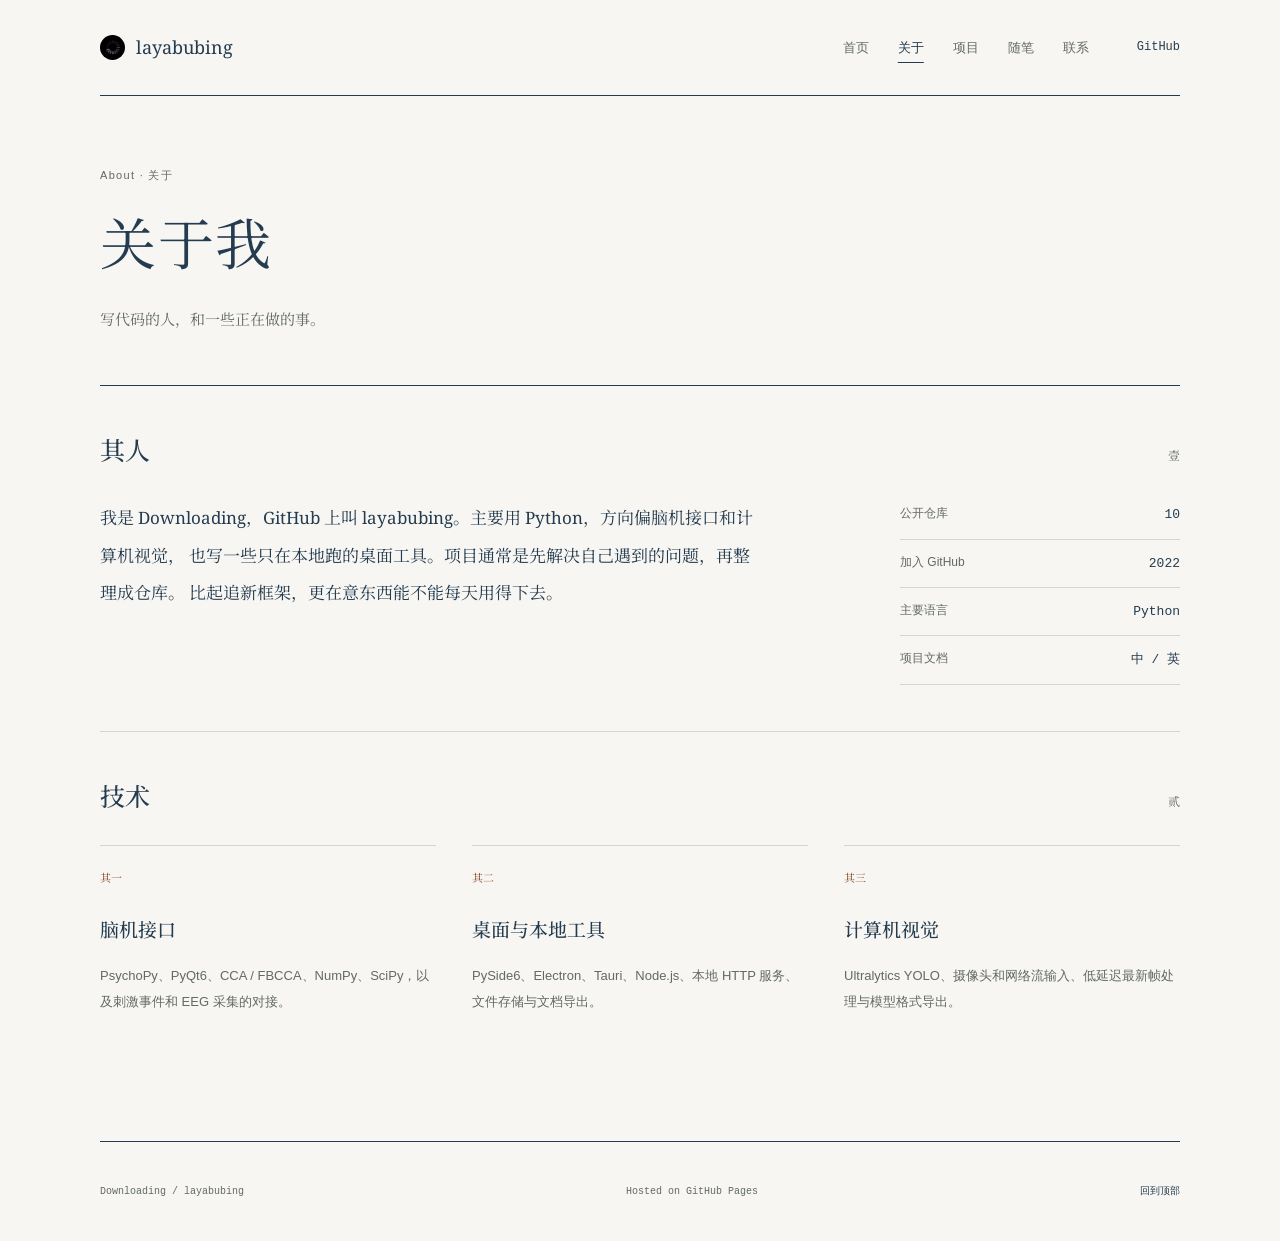
==== commit 3f588e93: "style: refine personal site editorial layout and orbital artwork" ====
--- a/about.html
+++ b/about.html
@@ -7,7 +7,7 @@
       name="description"
       content="关于 Downloading / layabubing：主要用 Python，方向偏脑机接口和计算机视觉，也写本地桌面工具。"
     >
-    <meta name="theme-color" content="#0a0d0c">
+    <meta name="theme-color" content="#f7f6f2">
     <title>关于 · Downloading / layabubing</title>
     <link rel="icon" href="assets/avatar.png">
     <link rel="preconnect" href="https://fonts.googleapis.com">
@@ -16,9 +16,10 @@
       href="https://fonts.googleapis.com/css2?family=Noto+Serif:wght@400;500&family=Noto+Serif+SC:wght@300;400;500;600&display=swap"
       rel="stylesheet"
     >
-    <link rel="stylesheet" href="styles.css">
+    <link rel="stylesheet" href="styles.css?v=20261016">
   </head>
   <body>
+    <a class="skip-link" href="#main">跳转到正文</a>
     <header class="site-header" id="top">
       <a class="brand" href="index.html" aria-label="回到首页">
         <img src="assets/avatar.png" width="28" height="28" alt="">
@@ -26,7 +27,7 @@
       </a>
       <nav class="site-nav" aria-label="主导航">
         <a href="index.html">首页</a>
-        <a href="about.html" aria-current="true">关于</a>
+        <a href="about.html" aria-current="page">关于</a>
         <a href="projects.html">项目</a>
         <a href="blog.html">随笔</a>
         <a href="contact.html">联系</a>
@@ -34,15 +35,15 @@
       <a class="header-link" href="https://github.com/layabubing" target="_blank" rel="noreferrer">GitHub</a>
     </header>
 
-    <main>
-      <div class="page-head reveal">
+    <main id="main">
+      <div class="page-head">
         <p class="eyebrow">About · 关于</p>
         <h1 class="page-title">关于我</h1>
         <p class="lead">写代码的人，和一些正在做的事。</p>
       </div>
 
       <div class="paper">
-        <section class="block reveal" aria-labelledby="about-title">
+        <section class="block" aria-labelledby="about-title">
           <div class="block-head">
             <h2 id="about-title">其人</h2>
             <span class="block-index">壹</span>
@@ -63,7 +64,7 @@
           </div>
         </section>
 
-        <section class="block reveal" aria-labelledby="stack-title">
+        <section class="block" aria-labelledby="stack-title">
           <div class="block-head">
             <h2 id="stack-title">技术</h2>
             <span class="block-index">贰</span>
@@ -96,6 +97,5 @@
       <a href="#top">回到顶部</a>
     </footer>
 
-    <script src="script.js"></script>
   </body>
 </html>
--- a/styles.css
+++ b/styles.css
@@ -1,634 +1,229 @@
 :root {
   color-scheme: light;
-  --night: #0a0d0c;
-  --paper: #f4f1e8;
-  --paper-bright: #fffdf6;
-  --ink: #111412;
-  --muted: #616760;
-  --faint: #92988f;
-  --acid: #c7ff32;
-  --acid-deep: #769f00;
-  --blue: #315cff;
-  --orange: #ff5a36;
-  --line: rgba(17, 20, 18, 0.2);
-  --line-soft: rgba(17, 20, 18, 0.1);
-  --line-dark: rgba(255, 255, 255, 0.16);
-  --font-serif: "Noto Serif SC", "Songti SC", "STSong", serif;
-  --font-sans: Inter, "PingFang SC", "Microsoft YaHei", sans-serif;
+  --paper: #f7f6f2;
+  --ink: #253c50;
+  --muted: #626967;
+  --accent: #8e492e;
+  --line: #d4d6cf;
+  --font-serif: "Noto Serif", "Noto Serif SC", "Songti SC", "STSong", serif;
+  --font-sans: "Segoe UI", "PingFang SC", "Microsoft YaHei", sans-serif;
   --font-mono: "SFMono-Regular", Consolas, "Liberation Mono", monospace;
-  --maxw: 1160px;
-  --contentw: 980px;
-  --shadow: 0 28px 80px rgba(17, 20, 18, 0.1);
+  --maxw: 1080px;
 }
 
 * { box-sizing: border-box; }
-
-html {
-  scroll-behavior: smooth;
-  scroll-padding-top: 92px;
-  overflow-x: hidden;
-}
-
-body {
-  margin: 0;
-  min-width: 320px;
-  overflow-x: hidden;
-  background:
-    linear-gradient(rgba(17, 20, 18, 0.035) 1px, transparent 1px),
-    linear-gradient(90deg, rgba(17, 20, 18, 0.035) 1px, transparent 1px),
-    var(--paper);
-  background-size: 40px 40px;
-  color: var(--ink);
-  font-family: var(--font-sans);
-  font-size: 16px;
-  line-height: 1.8;
-  -webkit-font-smoothing: antialiased;
-  text-rendering: optimizeLegibility;
-}
-
-body::before {
-  content: "";
-  position: fixed;
-  z-index: -1;
-  inset: 0;
-  pointer-events: none;
-  background: radial-gradient(circle at 84% 22%, rgba(49, 92, 255, 0.08), transparent 25%);
-}
-
-a { color: inherit; text-decoration: none; }
-button, a { -webkit-tap-highlight-color: transparent; }
-::selection { background: var(--acid); color: var(--night); }
-:focus-visible { outline: 2px solid var(--blue); outline-offset: 4px; }
+html { scroll-behavior: smooth; scroll-padding-top: 24px; }
+body { margin: 0; min-width: 280px; background: var(--paper); color: var(--ink); font-family: var(--font-sans); font-size: 16px; line-height: 1.8; -webkit-font-smoothing: antialiased; text-rendering: optimizeLegibility; }
+a { color: inherit; text-decoration: none; text-underline-offset: 5px; }
+a:hover { color: var(--accent); }
+::selection { background: #dce3e4; color: #182d3b; }
+:focus-visible { outline: 2px solid var(--accent); outline-offset: 6px; }
 h1, h2, h3, p { margin-top: 0; }
-
-.site-header {
-  position: sticky;
-  z-index: 20;
-  top: 0;
-  display: grid;
-  grid-template-columns: 1fr auto 1fr;
-  align-items: center;
-  min-height: 76px;
-  padding: 0 max(28px, calc((100% - var(--maxw)) / 2));
-  border-bottom: 1px solid var(--line-dark);
-  background: rgba(10, 13, 12, 0.9);
-  color: #fff;
-  backdrop-filter: blur(18px);
-  -webkit-backdrop-filter: blur(18px);
-  transition: min-height 240ms ease, background 240ms ease;
-}
-
-.site-header.is-scrolled { min-height: 66px; background: rgba(10, 13, 12, 0.96); }
-
-.brand {
-  display: inline-flex;
-  align-items: center;
-  gap: 11px;
-  width: max-content;
-  font-family: var(--font-mono);
-  font-size: 0.82rem;
-  letter-spacing: 0.08em;
-  text-transform: uppercase;
-}
-
-.brand img {
-  width: 30px;
-  height: 30px;
-  border: 1px solid rgba(255, 255, 255, 0.24);
-  border-radius: 50%;
-  background: #050605;
-  transition: transform 500ms cubic-bezier(0.2, 0.8, 0.2, 1);
-}
-
-.brand:hover img { transform: rotate(45deg); }
-.site-nav { display: flex; align-items: center; gap: 2px; }
-
-.site-nav a {
-  position: relative;
-  padding: 8px 13px;
-  color: rgba(255, 255, 255, 0.62);
-  font-size: 0.82rem;
-  font-weight: 600;
-  letter-spacing: 0.12em;
-  transition: color 180ms ease;
-}
-
-.site-nav a::before {
-  content: "";
-  position: absolute;
-  left: 50%;
-  bottom: 1px;
-  width: 5px;
-  height: 5px;
-  border-radius: 50%;
-  background: var(--acid);
-  opacity: 0;
-  transform: translate(-50%, 5px);
-  transition: opacity 180ms ease, transform 180ms ease;
-}
-
-.site-nav a:hover,
-.site-nav a:focus-visible,
-.site-nav a[aria-current="true"] { color: #fff; }
-
-.site-nav a:hover::before,
-.site-nav a:focus-visible::before,
-.site-nav a[aria-current="true"]::before { opacity: 1; transform: translate(-50%, 0); }
-
-.header-link {
-  justify-self: end;
-  padding: 7px 13px;
-  border: 1px solid rgba(255, 255, 255, 0.3);
-  border-radius: 999px;
-  font-family: var(--font-mono);
-  font-size: 0.75rem;
-  letter-spacing: 0.08em;
-  transition: background 180ms ease, border-color 180ms ease, color 180ms ease;
-}
-
-.header-link:hover,
-.header-link:focus-visible { border-color: var(--acid); background: var(--acid); color: var(--night); }
-.home-page main { background: var(--night); }
-
-.hero {
-  position: relative;
-  display: grid;
-  grid-template-columns: minmax(0, 1.15fr) minmax(340px, 0.85fr);
-  gap: clamp(40px, 7vw, 100px);
-  align-items: center;
-  width: min(var(--maxw), calc(100% - 56px));
-  min-height: min(780px, calc(100vh - 76px));
-  margin: 0 auto;
-  padding: clamp(76px, 11vh, 126px) 0;
-  color: #fff;
-}
-
-.hero::before {
-  content: "";
-  position: absolute;
-  left: -100vw;
-  right: -100vw;
-  bottom: 0;
-  height: 1px;
-  background: var(--line-dark);
-}
-
-.eyebrow {
-  display: flex;
-  align-items: center;
-  gap: 12px;
-  margin: 0 0 24px;
-  color: var(--blue);
-  font-family: var(--font-mono);
-  font-size: 0.75rem;
-  font-weight: 700;
-  letter-spacing: 0.14em;
-  text-transform: uppercase;
-}
-
-.eyebrow::before { content: ""; width: 30px; height: 2px; background: currentColor; }
-.hero .eyebrow { color: var(--acid); }
-
-.hero h1 {
-  margin-bottom: 26px;
-  font-family: var(--font-serif);
-  font-size: clamp(4.6rem, 10vw, 8.8rem);
-  font-weight: 500;
-  letter-spacing: -0.075em;
-  line-height: 0.76;
-}
-
-.hero h1 span { display: block; }
-.hero h1 span:last-child { margin-left: clamp(34px, 7vw, 100px); color: var(--acid); font-style: italic; }
-
-.role {
-  margin-bottom: 24px;
-  color: rgba(255, 255, 255, 0.72);
-  font-family: var(--font-mono);
-  font-size: clamp(0.76rem, 1.3vw, 0.9rem);
-  letter-spacing: 0.1em;
-}
-
-.lead {
-  max-width: 48ch;
-  margin: 0 0 34px;
-  color: var(--muted);
-  font-family: var(--font-serif);
-  font-size: clamp(1.03rem, 1.6vw, 1.16rem);
-  line-height: 2;
-}
-
-.hero .lead { color: rgba(255, 255, 255, 0.66); }
-.hero-actions { display: flex; flex-wrap: wrap; gap: 12px; }
-
-.button {
-  display: inline-flex;
-  align-items: center;
-  justify-content: center;
-  min-height: 50px;
-  padding: 10px 25px;
-  border: 1px solid transparent;
-  border-radius: 999px;
-  font-size: 0.86rem;
-  font-weight: 700;
-  letter-spacing: 0.1em;
-  transition: transform 180ms ease, background 180ms ease, color 180ms ease;
-}
-
-.button::after { content: "↗"; margin-left: 14px; font-size: 1.05rem; }
-.button:hover, .button:focus-visible { transform: translateY(-3px); }
-.button-primary { background: var(--acid); color: var(--night); }
-.button-primary:hover, .button-primary:focus-visible { background: #dcff7c; }
-.button-quiet { border-color: rgba(255, 255, 255, 0.35); color: #fff; }
-.button-quiet:hover, .button-quiet:focus-visible { border-color: #fff; background: #fff; color: var(--night); }
-
-.signal-art {
-  position: relative;
-  aspect-ratio: 1;
-  max-width: 440px;
-  justify-self: end;
-  width: 100%;
-  border: 1px solid var(--line-dark);
-  border-radius: 50%;
-}
-
-.signal-art::before,
-.signal-art::after { content: ""; position: absolute; z-index: 0; background: var(--line-dark); }
-.signal-art::before { top: 50%; left: -12%; width: 124%; height: 1px; }
-.signal-art::after { top: -12%; left: 50%; width: 1px; height: 124%; }
-
-.signal-art img {
-  position: absolute;
-  z-index: 2;
-  top: 50%;
-  left: 50%;
-  width: 44%;
-  height: 44%;
-  border: 1px solid rgba(255, 255, 255, 0.2);
-  border-radius: 50%;
-  box-shadow: 0 0 0 18px rgba(199, 255, 50, 0.05), 0 0 70px rgba(199, 255, 50, 0.08);
-  transform: translate(-50%, -50%);
-  animation: signal-pulse 4s ease-in-out infinite;
-}
-
-.signal-orbit {
-  position: absolute;
-  z-index: 1;
-  top: 50%;
-  left: 50%;
-  border: 1px dashed rgba(255, 255, 255, 0.2);
-  border-radius: 50%;
-  transform: translate(-50%, -50%);
-}
-
-.signal-orbit::before {
-  content: "";
-  position: absolute;
-  top: -5px;
-  left: 50%;
-  width: 9px;
-  height: 9px;
-  border-radius: 50%;
-  background: var(--acid);
-  box-shadow: 0 0 20px var(--acid);
-}
-
-.signal-orbit-outer { width: 78%; height: 78%; animation: orbit 18s linear infinite; }
-.signal-orbit-inner { width: 59%; height: 59%; border-style: solid; border-color: rgba(49, 92, 255, 0.55); animation: orbit-reverse 12s linear infinite; }
-.signal-orbit-inner::before { top: auto; bottom: -4px; background: var(--blue); box-shadow: 0 0 18px var(--blue); }
-
-.signal-label,
-.signal-coordinate {
-  position: absolute;
-  z-index: 3;
-  padding: 5px 9px;
-  background: var(--night);
-  color: rgba(255, 255, 255, 0.58);
-  font-family: var(--font-mono);
-  font-size: 0.65rem;
-  letter-spacing: 0.1em;
-}
-
-.signal-label-top { top: 7%; left: 8%; color: var(--acid); }
-.signal-label-side { right: -9%; top: 39%; transform: rotate(90deg); }
-.signal-coordinate { right: 3%; bottom: 7%; line-height: 1.5; text-align: right; }
+img { max-width: 100%; height: auto; }
+.skip-link { position: absolute; top: 12px; left: 24px; z-index: 30; padding: 8px 16px; background: var(--ink); color: white; transform: translateY(-200%); }
+.skip-link:focus { transform: none; }
+
+.site-header { display: flex; align-items: center; gap: 48px; width: min(var(--maxw), calc(100% - 80px)); min-height: 96px; margin: 0 auto; border-bottom: 1px solid var(--ink); }
+.brand { display: inline-flex; align-items: center; gap: 11px; margin-right: auto; font-family: var(--font-serif); font-size: 18px; }
+.brand img { width: 25px; height: 25px; border-radius: 50%; }
+.site-nav { display: flex; gap: 29px; align-items: center; }
+.site-nav a { padding: 9px 0; color: var(--muted); font-size: 13px; }
+.site-nav a:hover, .site-nav a[aria-current] { color: var(--ink); text-decoration: underline; text-decoration-thickness: 1px; text-underline-offset: 10px; }
+.header-link { font-family: var(--font-mono); font-size: 12px; }
+.header-link span { margin-left: 6px; }
+
+.hero, .page-head, .paper { width: min(var(--maxw), calc(100% - 80px)); margin: 0 auto; }
+.hero { display: grid; grid-template-columns: minmax(0, 1fr) 230px; align-items: center; gap: 70px; padding: 82px 0 76px; border-bottom: 1px solid var(--ink); }
+.eyebrow, .section-kicker { margin: 0 0 20px; font-size: 11px; font-weight: 400; letter-spacing: 0.12em; color: var(--muted); }
+.hero h1 { margin: 0 0 30px -4px; font-family: var(--font-serif); font-size: clamp(48px, 6.8vw, 80px); font-weight: 400; letter-spacing: -0.06em; line-height: 1.15; }
+.title-period { color: var(--accent); }
+.lead { max-width: 40em; margin-bottom: 0; font-family: var(--font-serif); font-size: 18px; line-height: 1.95; }
+.hero .lead { margin-bottom: 22px; font-size: clamp(23px, 2.4vw, 29px); line-height: 1.8; letter-spacing: 0.04em; }
+.hero-note { margin-bottom: 25px; color: var(--muted); font-size: 13px; line-height: 2; }
+.profile-note { text-align: center; }
+.profile-name { margin: 24px 0 1px; font-family: var(--font-serif); font-size: 17px; }
+.profile-handle { margin-bottom: 20px; color: var(--muted); font-family: var(--font-mono); font-size: 11px; }
+.profile-caption { margin-bottom: 20px; color: var(--muted); font-family: var(--font-serif); font-size: 12px; line-height: 2; }
+.profile-note a { font-size: 12px; }
+.profile-note a span { margin-left: 8px; }
+.signal-art { position: relative; width: 210px; aspect-ratio: 1; margin: 0 auto; border: 1px solid var(--line); border-radius: 50%; }
+.signal-art::before, .signal-art::after { content: ""; position: absolute; background: var(--line); }
+.signal-art::before { top: 50%; left: -6%; width: 112%; height: 1px; }
+.signal-art::after { left: 50%; top: -6%; height: 112%; width: 1px; }
+.signal-art img { position: absolute; z-index: 2; top: 50%; left: 50%; width: 42%; height: 42%; border-radius: 50%; transform: translate(-50%, -50%); }
+.signal-orbit { position: absolute; z-index: 1; top: 50%; left: 50%; border: 1px solid #a6b2bb; border-radius: 50%; transform: translate(-50%, -50%); }
+.signal-orbit::before { content: ""; position: absolute; top: -3px; left: 50%; width: 5px; height: 5px; border-radius: 50%; background: var(--ink); }
+.signal-orbit-outer { width: 78%; height: 78%; border-style: dashed; animation: orbit 26s linear infinite; }
+.signal-orbit-inner { width: 59%; height: 59%; animation: orbit 18s linear infinite reverse; }
+.signal-orbit-inner::before { background: var(--accent); }
 @keyframes orbit { to { transform: translate(-50%, -50%) rotate(360deg); } }
-@keyframes orbit-reverse { to { transform: translate(-50%, -50%) rotate(-360deg); } }
-@keyframes signal-pulse { 50% { box-shadow: 0 0 0 28px rgba(199, 255, 50, 0.025), 0 0 90px rgba(199, 255, 50, 0.15); } }
-
-.page-head {
-  position: relative;
-  width: min(var(--maxw), calc(100% - 56px));
-  margin: 0 auto;
-  padding: clamp(80px, 11vh, 132px) 0 clamp(54px, 7vh, 84px);
-}
-
-.page-head::after {
-  content: "";
-  position: absolute;
-  right: 0;
-  bottom: 74px;
-  width: clamp(80px, 16vw, 190px);
-  aspect-ratio: 1;
-  border: 1px solid var(--line);
-  border-radius: 50%;
-  background: radial-gradient(circle, var(--blue) 0 5%, transparent 6% 34%, var(--line-soft) 35% 36%, transparent 37%);
-}
-
-.page-title {
-  position: relative;
-  z-index: 1;
-  margin-bottom: 18px;
-  font-family: var(--font-serif);
-  font-size: clamp(3.4rem, 8vw, 6.8rem);
-  font-weight: 500;
-  letter-spacing: -0.055em;
-  line-height: 1;
-}
-
-.page-head .lead { position: relative; z-index: 1; margin-bottom: 0; }
-
-.paper {
-  width: min(var(--contentw), calc(100% - 56px));
-  margin: 0 auto 112px;
-  border: 1px solid var(--line);
-  background: rgba(255, 253, 246, 0.92);
-  box-shadow: var(--shadow);
-}
-
-.home-page .paper { width: 100%; max-width: none; margin-bottom: 0; border-width: 0; background: var(--paper); box-shadow: none; }
-
-.block {
-  position: relative;
-  padding: clamp(54px, 8vw, 86px) clamp(26px, 7vw, 76px);
-  border-bottom: 1px solid var(--line);
-}
-
-.home-page .block { width: min(var(--maxw), calc(100% - 56px)); margin: 0 auto; padding-right: 0; padding-left: 0; }
+.row-link { display: inline-flex; align-items: center; gap: 12px; width: fit-content; padding: 3px 0; border-bottom: 1px solid var(--line); font-size: 12px; white-space: nowrap; transition: color 160ms ease, border-color 160ms ease; }
+.row-link:hover { border-color: var(--accent); }
+
+.page-head { padding: 70px 0 50px; border-bottom: 1px solid var(--ink); }
+.page-title { margin: 0 0 24px; font-family: var(--font-serif); font-size: clamp(38px, 5vw, 56px); font-weight: 400; letter-spacing: 0.03em; line-height: 1.35; }
+.page-head .lead { max-width: 680px; color: var(--muted); font-size: 15px; }
+.paper { margin-bottom: 80px; }
+.block { padding: 46px 0; border-bottom: 1px solid var(--line); }
 .block:last-child { border-bottom: 0; }
-.block-head { display: flex; align-items: center; justify-content: space-between; gap: 20px; margin-bottom: 42px; }
-
-h2 {
-  margin-bottom: 0;
-  font-family: var(--font-serif);
-  font-size: clamp(2rem, 4vw, 3rem);
-  font-weight: 500;
-  letter-spacing: -0.025em;
-  line-height: 1.25;
-}
-
-.block-index {
-  display: inline-grid;
-  place-items: center;
-  width: 42px;
-  height: 42px;
-  border: 1px solid var(--line);
-  border-radius: 50%;
-  color: var(--muted);
-  font-family: var(--font-serif);
-  font-size: 0.85rem;
-}
-
-.block-more { margin: 34px 0 0; text-align: right; }
-.block-intro { display: flex; align-items: baseline; justify-content: space-between; flex-wrap: wrap; gap: 14px; margin-bottom: 28px; color: var(--muted); }
-
-.row-link {
-  display: inline-flex;
-  align-items: center;
-  gap: 8px;
-  padding-bottom: 2px;
-  border-bottom: 1px solid currentColor;
-  color: var(--blue);
-  font-family: var(--font-mono);
-  font-size: 0.8rem;
-  font-weight: 700;
-  letter-spacing: 0.06em;
-  transition: color 180ms ease, gap 180ms ease;
-}
-
-.row-link:hover, .row-link:focus-visible { gap: 13px; color: var(--orange); }
-.row-link::after { content: "↗"; }
-
-.about-layout {
-  display: grid;
-  grid-template-columns: minmax(0, 1.2fr) minmax(320px, 0.8fr);
-  gap: clamp(42px, 8vw, 100px);
-  align-items: start;
-}
-
-.about-copy { margin-bottom: 0; font-family: var(--font-serif); font-size: clamp(1.12rem, 2vw, 1.38rem); line-height: 2; }
-.mini-stats { display: grid; grid-template-columns: repeat(2, 1fr); margin: 0; border-top: 1px solid var(--line); border-left: 1px solid var(--line); }
-.mini-stats div { min-height: 112px; padding: 18px; border-right: 1px solid var(--line); border-bottom: 1px solid var(--line); }
-.mini-stats dt { margin-bottom: 18px; color: var(--faint); font-size: 0.72rem; font-weight: 700; letter-spacing: 0.08em; }
-.mini-stats dd { margin: 0; font-family: var(--font-mono); font-size: 1.35rem; font-weight: 700; line-height: 1.2; }
-
-.project-list {
-  display: grid;
-  grid-template-columns: repeat(2, minmax(0, 1fr));
-  gap: 1px;
-  padding: 1px;
-  background: var(--line);
-}
-
-.project {
-  position: relative;
-  display: flex;
-  flex-direction: column;
-  min-height: 340px;
-  padding: 26px;
-  overflow: hidden;
-  background: var(--paper-bright);
-  transition: background 220ms ease, color 220ms ease, transform 220ms ease;
-}
-
-.project::after {
-  content: "";
-  position: absolute;
-  right: -44px;
-  bottom: -44px;
-  width: 118px;
-  height: 118px;
-  border: 1px solid var(--line);
-  border-radius: 50%;
-  transition: width 300ms ease, height 300ms ease, background 300ms ease;
-}
-
-.project:hover,
-.project:focus-within { z-index: 1; background: var(--night); color: #fff; transform: translateY(-4px); }
-.project:hover::after,
-.project:focus-within::after { width: 150px; height: 150px; border-color: rgba(199, 255, 50, 0.28); background: rgba(199, 255, 50, 0.04); }
-.project-top, .project-head, .project-foot { position: relative; z-index: 1; }
-.project-top { display: flex; align-items: center; justify-content: space-between; gap: 14px; margin-bottom: 44px; }
-.project-index, .project-tag { font-family: var(--font-mono); font-size: 0.7rem; font-weight: 700; letter-spacing: 0.08em; }
-.project-index { color: var(--faint); }
-.project-tag { padding: 4px 9px; border: 1px solid var(--line); border-radius: 999px; color: var(--blue); }
-.project:hover .project-tag, .project:focus-within .project-tag { border-color: rgba(199, 255, 50, 0.45); color: var(--acid); }
-.project-head { display: flex; align-items: flex-start; justify-content: space-between; gap: 16px; margin-bottom: 16px; }
-.project-head h3 { margin-bottom: 0; font-family: var(--font-serif); font-size: clamp(1.25rem, 2vw, 1.58rem); font-weight: 600; line-height: 1.4; }
-.status { flex: none; color: var(--muted); font-size: 0.68rem; white-space: nowrap; }
-.status::before { content: ""; display: inline-block; width: 6px; height: 6px; margin-right: 6px; border-radius: 50%; background: var(--faint); }
-.status-active::before { background: var(--acid-deep); }
-.status-wip::before { background: var(--orange); }
-.project:hover .status, .project:focus-within .status { color: rgba(255, 255, 255, 0.55); }
-.project:hover .status-active::before, .project:focus-within .status-active::before { background: var(--acid); }
-
-.project-desc {
-  position: relative;
-  z-index: 1;
-  margin-bottom: 28px;
-  color: var(--muted);
-  font-family: var(--font-serif);
-  font-size: 0.95rem;
-  line-height: 1.9;
-}
-
-.project:hover .project-desc, .project:focus-within .project-desc { color: rgba(255, 255, 255, 0.66); }
-.project-foot { display: flex; align-items: flex-end; justify-content: space-between; gap: 18px; margin-top: auto; }
-.tag-row { display: flex; flex-wrap: wrap; gap: 6px 12px; margin: 0; padding: 0; color: var(--faint); font-family: var(--font-mono); font-size: 0.66rem; list-style: none; }
-.tag-row li::before { content: "#"; }
-.project:hover .row-link, .project:focus-within .row-link { color: var(--acid); }
-.project-featured { background: linear-gradient(135deg, rgba(49, 92, 255, 0.08), transparent 52%), var(--paper-bright); }
-
-.archive { display: grid; grid-template-columns: 180px minmax(0, 1fr); gap: 42px; }
-.archive-note { color: var(--muted); font-family: var(--font-serif); }
+.block-head { display: flex; justify-content: space-between; align-items: baseline; gap: 24px; margin-bottom: 30px; }
+h2 { margin-bottom: 0; font-family: var(--font-serif); font-size: 25px; font-weight: 500; line-height: 1.5; }
+.section-kicker { margin-bottom: 9px; font-family: var(--font-mono); font-size: 10px; letter-spacing: 0.06em; }
+.block-index { color: var(--muted); font-family: var(--font-serif); font-size: 12px; }
+.block-more { margin: 26px 0 0; text-align: right; }
+.block-intro { display: flex; align-items: baseline; justify-content: space-between; flex-wrap: wrap; gap: 16px; margin-bottom: 30px; color: var(--muted); font-size: 14px; }
+.home-notes { display: grid; grid-template-columns: 1fr 2fr; gap: 40px; align-items: start; }
+.home-notes p:not(.section-kicker) { margin: 0 0 14px; color: var(--muted); font-family: var(--font-serif); font-size: 15px; }
+
+.about-layout { display: grid; grid-template-columns: minmax(0, 1fr) 280px; gap: 90px; }
+.about-copy { max-width: 660px; margin-bottom: 0; font-family: var(--font-serif); font-size: 17px; line-height: 2.2; }
+.mini-stats { margin: 0; }
+.mini-stats div { display: flex; justify-content: space-between; gap: 20px; padding: 12px 0; border-bottom: 1px solid var(--line); }
+.mini-stats div:first-child { padding-top: 4px; }
+.mini-stats dt { color: var(--muted); font-size: 12px; }
+.mini-stats dd { margin: 0; font-family: var(--font-mono); font-size: 13px; }
+
+.project-list { border-top: 1px solid var(--line); }
+.project { display: grid; grid-template-columns: 135px minmax(0, 1fr); column-gap: 32px; padding: 30px 0; border-bottom: 1px solid var(--line); }
+.project:last-child { border-bottom: 0; padding-bottom: 0; }
+.project-top { display: flex; align-items: baseline; gap: 20px; grid-row: 1 / 4; padding-top: 5px; }
+.project-index { color: var(--muted); font-family: var(--font-mono); font-size: 10px; }
+.project-tag { color: var(--accent); font-family: var(--font-mono); font-size: 10px; letter-spacing: 0.04em; }
+.project-head { display: flex; justify-content: space-between; align-items: baseline; gap: 24px; margin-bottom: 12px; }
+.project-head h3 { margin: 0; font-family: var(--font-serif); font-size: 23px; font-weight: 400; line-height: 1.45; overflow-wrap: anywhere; }
+.project-head h3 a { text-decoration-color: var(--line); }
+.project-head h3 a:hover { text-decoration: underline; }
+.status { flex-shrink: 0; color: var(--muted); font-size: 11px; }
+.status-active { color: #49634b; }
+.status-wip { color: var(--accent); }
+.project-desc { max-width: 720px; margin-bottom: 17px; color: var(--muted); font-size: 13px; line-height: 1.95; }
+.project-foot { display: flex; justify-content: space-between; align-items: baseline; gap: 24px; }
+.tag-row { display: flex; flex-wrap: wrap; gap: 7px 16px; margin: 0; padding: 0; color: var(--muted); font-family: var(--font-mono); font-size: 10px; list-style: none; }
+.project-foot .row-link { font-size: 11px; }
+.archive { display: grid; grid-template-columns: 240px minmax(0, 1fr); gap: 40px; }
+.archive-note { color: var(--muted); font-family: var(--font-serif); font-size: 14px; }
 .archive-links { border-top: 1px solid var(--line); }
-.archive-links a { display: flex; align-items: baseline; justify-content: space-between; gap: 24px; padding: 16px 2px; border-bottom: 1px solid var(--line); transition: color 180ms ease, padding 180ms ease; }
-.archive-links a:hover, .archive-links a:focus-visible { padding-right: 10px; padding-left: 10px; color: var(--blue); }
-.archive-links span { font-family: var(--font-mono); font-size: 0.86rem; }
-.archive-links small { color: var(--muted); text-align: right; }
-
-.stack-notes { display: grid; grid-template-columns: repeat(3, minmax(0, 1fr)); gap: 1px; padding: 1px; background: var(--line); }
-.stack-note { position: relative; min-height: 260px; padding: 24px; background: var(--paper-bright); }
-.stack-index-number { display: block; margin-bottom: 42px; color: var(--blue); font-family: var(--font-mono); font-size: 0.72rem; }
-.stack-note h3 { margin-bottom: 14px; font-family: var(--font-serif); font-size: 1.28rem; }
-.stack-note p { margin-bottom: 0; color: var(--muted); font-size: 0.88rem; line-height: 1.9; }
-
-.contact-list { display: grid; grid-template-columns: repeat(2, minmax(0, 1fr)); gap: 1px; padding: 1px; background: var(--line); }
-.contact-list a { position: relative; display: flex; flex-direction: column; justify-content: space-between; min-height: 160px; padding: 22px; overflow: hidden; background: var(--paper-bright); transition: background 200ms ease, color 200ms ease; }
-.contact-list a::after { content: "↗"; position: absolute; right: 20px; top: 18px; color: var(--blue); font-size: 1.2rem; transition: transform 200ms ease; }
-.contact-list a:hover, .contact-list a:focus-visible { background: var(--blue); color: #fff; }
-.contact-list a:hover::after, .contact-list a:focus-visible::after { color: var(--acid); transform: translate(4px, -4px); }
-.contact-list span { color: var(--faint); font-family: var(--font-mono); font-size: 0.7rem; letter-spacing: 0.08em; }
-.contact-list strong { overflow-wrap: anywhere; font-family: var(--font-serif); font-size: clamp(0.98rem, 2vw, 1.2rem); font-weight: 500; }
-
-.site-footer {
-  display: grid;
-  grid-template-columns: 1fr auto 1fr;
-  gap: 20px;
-  align-items: center;
-  min-height: 112px;
-  padding: 24px max(28px, calc((100% - var(--maxw)) / 2));
-  border-top: 1px solid var(--line-dark);
-  background: var(--night);
-  color: rgba(255, 255, 255, 0.42);
-  font-family: var(--font-mono);
-  font-size: 0.68rem;
-  letter-spacing: 0.08em;
-}
-
-.site-footer span:nth-child(2) { text-align: center; }
-.site-footer a { justify-self: end; color: var(--acid); }
-.site-footer a:hover, .site-footer a:focus-visible { text-decoration: underline; text-underline-offset: 5px; }
-.reveal { opacity: 0; transform: translateY(24px); transition: opacity 760ms ease, transform 760ms cubic-bezier(0.16, 1, 0.3, 1); }
-.reveal.is-visible { opacity: 1; transform: translateY(0); }
+.archive-links a { display: flex; align-items: baseline; justify-content: space-between; gap: 24px; padding: 16px 0; border-bottom: 1px solid var(--line); }
+.archive-links span { font-family: var(--font-mono); font-size: 13px; overflow-wrap: anywhere; }
+.archive-links small { color: var(--muted); font-size: 11px; text-align: right; }
+
+.stack-notes { display: grid; grid-template-columns: repeat(3, minmax(0, 1fr)); gap: 36px; }
+.stack-note { border-top: 1px solid var(--line); padding-top: 22px; }
+.stack-index-number { display: block; margin-bottom: 25px; color: var(--accent); font-family: var(--font-serif); font-size: 11px; }
+.stack-note h3 { margin-bottom: 16px; font-family: var(--font-serif); font-size: 19px; font-weight: 500; }
+.stack-note p { margin: 0; color: var(--muted); font-size: 13px; line-height: 2; }
+.contact-list { border-top: 1px solid var(--line); }
+.contact-list a { display: grid; grid-template-columns: 170px minmax(0, 1fr) 20px; align-items: baseline; gap: 24px; padding: 26px 0; border-bottom: 1px solid var(--line); }
+.contact-list a::after { content: "↗"; font-size: 18px; }
+.contact-list span { color: var(--muted); font-size: 12px; }
+.contact-list strong { overflow-wrap: anywhere; font-family: var(--font-serif); font-size: clamp(15px, 2.2vw, 24px); font-weight: 400; }
 
 .post-list { border-top: 1px solid var(--line); }
-.post-item { position: relative; display: grid; grid-template-columns: 120px minmax(0, 1fr) 36px; gap: 26px; align-items: center; padding: 26px 4px; border-bottom: 1px solid var(--line); transition: padding 200ms ease, color 200ms ease; }
-.post-item::after { content: "↗"; color: var(--blue); font-size: 1.1rem; transition: transform 200ms ease; }
-.post-item:hover, .post-item:focus-visible { padding-right: 12px; padding-left: 12px; color: var(--blue); }
-.post-item:hover::after, .post-item:focus-visible::after { transform: translate(4px, -4px); }
-.post-date { color: var(--faint); font-family: var(--font-mono); font-size: 0.72rem; }
-.post-info { display: block; min-width: 0; }
-.post-title { display: block; margin-bottom: 4px; font-family: var(--font-serif); font-size: 1.25rem; font-weight: 600; }
-.post-excerpt { display: block; color: var(--muted); font-family: var(--font-serif); font-size: 0.9rem; }
-
-.post-article { width: min(760px, calc(100% - 56px)); margin: 0 auto; padding: clamp(70px, 10vh, 112px) 0 112px; }
-.post-header { margin-bottom: 48px; padding-bottom: 34px; border-bottom: 1px solid var(--line); }
-.post-heading { margin-bottom: 0; font-size: clamp(2.8rem, 7vw, 5.2rem); line-height: 1.12; }
-.post-body { font-family: var(--font-serif); font-size: 1.05rem; line-height: 2.05; }
-.post-body h2, .post-body h3, .post-body h4 { margin: 2.3em 0 0.75em; font-weight: 600; line-height: 1.45; }
-.post-body h2 { font-size: 1.55rem; }
-.post-body h3 { font-size: 1.3rem; }
-.post-body p { margin-bottom: 1.2em; }
-.post-body ul, .post-body ol { margin: 0 0 1.2em; padding-left: 1.6em; }
-.post-body li { margin-bottom: 0.36em; }
-.post-body li::marker { color: var(--blue); }
-.post-body a { border-bottom: 1px solid currentColor; color: var(--blue); }
-.post-body blockquote { margin: 1.7em 0; padding: 18px 22px; border-left: 4px solid var(--acid-deep); background: rgba(199, 255, 50, 0.08); color: var(--muted); }
-.post-body code { padding: 2px 6px; background: rgba(49, 92, 255, 0.08); color: #2644bc; font-family: var(--font-mono); font-size: 0.88em; }
-.post-body pre { overflow-x: auto; margin: 1.7em 0; padding: 22px; background: var(--night); color: #eef0ea; line-height: 1.75; }
-.post-body pre code { padding: 0; background: none; color: inherit; }
-.post-body img { max-width: 100%; height: auto; border: 1px solid var(--line); }
-.post-body hr { margin: 2.6em 0; border: 0; border-top: 1px solid var(--line); }
-.post-back { margin-top: 62px; padding-top: 28px; border-top: 1px solid var(--line); }
-.data-loading, .data-fallback { margin: 0; padding: 30px 0; color: var(--faint); font-family: var(--font-mono); font-size: 0.8rem; }
-
-@media (max-width: 920px) {
-  .site-header { grid-template-columns: auto minmax(0, 1fr) auto; gap: 18px; padding: 0 20px; }
-  .site-nav { justify-content: center; overflow-x: auto; scrollbar-width: none; }
-  .site-nav::-webkit-scrollbar { display: none; }
-  .site-nav a { padding-right: 9px; padding-left: 9px; }
-  .hero { grid-template-columns: 1fr; min-height: auto; }
-  .signal-art { width: min(62vw, 420px); justify-self: center; margin: 30px auto 0; }
-  .about-layout { grid-template-columns: 1fr; }
-  .project-list { grid-template-columns: 1fr; }
-  .project { min-height: 300px; }
-  .stack-notes { grid-template-columns: 1fr; }
-  .stack-note { min-height: 0; }
-  .stack-index-number { margin-bottom: 22px; }
-}
-
-@media (max-width: 680px) {
-  body { font-size: 15px; }
-  .site-header { grid-template-columns: auto 1fr; min-height: 64px; gap: 10px; padding: 8px 14px; }
-  .site-header.is-scrolled { min-height: 60px; }
-  .brand span { display: none; }
-  .brand img { width: 32px; height: 32px; }
-  .header-link { display: none; }
-  .site-nav { justify-content: flex-end; }
-  .site-nav a { flex: none; padding: 8px 7px; font-size: 0.72rem; letter-spacing: 0.05em; }
-  .hero, .page-head, .home-page .block { width: calc(100% - 32px); }
-  .hero { padding: 70px 0 76px; }
-  .hero h1 { font-size: clamp(4rem, 22vw, 6rem); }
-  .hero h1 span:last-child { margin-left: 22px; }
-  .hero-actions { align-items: stretch; flex-direction: column; }
-  .button { width: 100%; }
-  .signal-art { width: min(84vw, 360px); }
-  .signal-label-side { right: -13%; }
-  .page-head { padding: 62px 0 48px; }
-  .page-head::after { right: -12px; bottom: 50px; opacity: 0.55; }
-  .page-title { font-size: clamp(3.1rem, 18vw, 5rem); }
-  .paper { width: calc(100% - 24px); margin-bottom: 72px; }
-  .block { padding: 42px 20px; }
-  .home-page .block { padding-top: 56px; padding-bottom: 56px; }
-  .block-head { margin-bottom: 32px; }
-  h2 { font-size: 2rem; }
-  .about-copy { font-size: 1.05rem; }
-  .mini-stats div { min-height: 104px; padding: 14px; }
-  .mini-stats dd { font-size: 1.05rem; }
-  .project { min-height: 310px; padding: 22px; }
-  .project-top { margin-bottom: 34px; }
-  .project-head { flex-direction: column; gap: 8px; }
-  .project-foot { align-items: flex-start; flex-direction: column; }
-  .archive { grid-template-columns: 1fr; gap: 16px; }
-  .archive-links a { align-items: flex-start; flex-direction: column; gap: 3px; }
+.post-item { display: grid; grid-template-columns: 135px minmax(0, 1fr) 20px; align-items: baseline; gap: 32px; padding: 28px 0; border-bottom: 1px solid var(--line); }
+.post-item::after { content: "↗"; }
+.post-date { color: var(--muted); font-family: var(--font-mono); font-size: 11px; }
+.post-info { min-width: 0; }
+.post-title { display: block; margin-bottom: 10px; font-family: var(--font-serif); font-size: 22px; font-weight: 400; }
+.post-excerpt { display: block; color: var(--muted); font-size: 13px; }
+.post-article { width: min(720px, calc(100% - 80px)); margin: 0 auto; padding: 70px 0 90px; }
+.post-header { margin-bottom: 40px; padding-bottom: 30px; border-bottom: 1px solid var(--ink); }
+.post-heading { margin-bottom: 0; font-size: clamp(32px, 4.6vw, 48px); }
+.post-body { font-family: var(--font-serif); font-size: 16px; line-height: 2.1; overflow-wrap: anywhere; }
+.post-body h2, .post-body h3, .post-body h4 { margin: 2em 0 0.8em; font-weight: 500; line-height: 1.5; }
+.post-body h2 { font-size: 24px; }
+.post-body h3 { font-size: 20px; }
+.post-body p { margin-bottom: 1.3em; }
+.post-body ul, .post-body ol { margin: 0 0 1.3em; padding-left: 1.6em; }
+.post-body li { margin-bottom: 0.4em; }
+.post-body a { text-decoration: underline; }
+.post-body blockquote { margin: 1.8em 0; padding: 8px 22px; border-left: 2px solid var(--accent); color: var(--muted); }
+.post-body blockquote p:last-child { margin-bottom: 0; }
+.post-body code { padding: 2px 5px; background: #eaece6; font-family: var(--font-mono); font-size: 0.85em; }
+.post-body pre { overflow-x: auto; margin: 1.8em 0; padding: 22px; background: #eaece6; line-height: 1.8; }
+.post-body pre code { padding: 0; background: none; }
+.post-body hr { margin: 2.5em 0; border: 0; border-top: 1px solid var(--line); }
+.post-body table { display: block; max-width: 100%; overflow-x: auto; border-collapse: collapse; font-family: var(--font-sans); font-size: 14px; }
+.post-body th, .post-body td { padding: 10px 16px; border: 1px solid var(--line); }
+.post-back { margin: 54px 0 0; padding-top: 24px; border-top: 1px solid var(--line); }
+.data-loading, .data-fallback { margin: 0; padding: 30px 0; color: var(--muted); font-size: 13px; }
+
+.site-footer { display: flex; justify-content: space-between; align-items: center; gap: 24px; width: min(var(--maxw), calc(100% - 80px)); min-height: 100px; margin: 0 auto; padding: 24px 0; border-top: 1px solid var(--ink); color: var(--muted); font-family: var(--font-mono); font-size: 10px; }
+.footer-separator { margin: 0 7px; color: var(--line); }
+.site-footer a { color: var(--ink); }
+.site-footer a:hover { text-decoration: underline; }
+
+@media (max-width: 900px) {
+  .site-header { gap: 26px; }
+  .site-nav { gap: 22px; }
+  .hero { grid-template-columns: minmax(0, 1fr) 170px; gap: 30px; padding: 65px 0; }
+  .hero h1 { font-size: clamp(40px, 6.5vw, 65px); }
+  .signal-art { width: 150px; }
+  .about-layout { grid-template-columns: minmax(0, 1fr) 230px; gap: 40px; }
+  .project { grid-template-columns: 90px minmax(0, 1fr); gap: 0 24px; }
+  .project-top { flex-direction: column; gap: 8px; }
+  .project-head { flex-wrap: wrap; gap: 6px 20px; }
+  .archive { grid-template-columns: 180px minmax(0, 1fr); gap: 28px; }
+  .stack-notes { gap: 24px; }
+}
+
+@media (max-width: 600px) {
+  .site-header, .hero, .page-head, .paper, .site-footer { width: calc(100% - 40px); }
+  .site-header { flex-wrap: wrap; gap: 0; padding: 21px 0 13px; }
+  .brand { font-size: 16px; }
+  .header-link { order: 1; font-size: 11px; }
+  .site-nav { order: 2; justify-content: space-between; width: 100%; margin-top: 18px; gap: 16px; }
+  .site-nav a { padding: 7px 0; font-size: 12px; }
+  .site-nav a[aria-current], .site-nav a:hover { text-underline-offset: 7px; }
+  .hero { grid-template-columns: 1fr; gap: 36px; padding: 46px 0 36px; }
+  .hero h1 { font-size: clamp(39px, 10.4vw, 62px); margin-left: -2px; margin-bottom: 26px; }
+  .eyebrow { font-size: 10px; margin-bottom: 20px; }
+  .hero .lead { font-size: 23px; }
+  .hero-note { font-size: 12px; }
+  .profile-note { display: grid; grid-template-columns: 110px 1fr; column-gap: 28px; padding: 26px 0 0; border-top: 1px solid var(--line); text-align: left; }
+  .signal-art { grid-row: 1 / 4; width: 100px; align-self: center; }
+  .profile-name { font-size: 15px; margin: 0; align-self: end; }
+  .profile-handle { grid-column: 2; font-size: 10px; margin: 0 0 10px; }
+  .profile-caption { display: none; }
+  .profile-note a { grid-column: 2; font-size: 11px; }
+  .page-head { padding: 46px 0 34px; }
+  .page-title { font-size: 38px; margin-bottom: 18px; }
+  .page-head .lead { font-size: 14px; }
+  .paper { margin-bottom: 44px; }
+  .block { padding: 32px 0; }
+  .block-head { gap: 16px; margin-bottom: 24px; }
+  h2 { font-size: 22px; }
+  .section-kicker { font-size: 9px; }
+  .row-link { font-size: 11px; gap: 8px; }
+  .home-notes { grid-template-columns: 1fr; gap: 20px; }
+  .home-notes p:not(.section-kicker) { font-size: 14px; }
+  .about-layout { grid-template-columns: 1fr; gap: 30px; }
+  .about-copy { font-size: 16px; }
+  .project { grid-template-columns: 1fr; padding: 26px 0; }
+  .project-top { grid-row: auto; flex-direction: row; align-items: center; gap: 14px; padding: 0; margin-bottom: 14px; }
+  .project-head h3 { font-size: 21px; }
+  .project-head { align-items: center; }
+  .project-desc { font-size: 13px; }
+  .project-foot { gap: 16px; }
+  .tag-row { gap: 6px 12px; font-size: 9px; }
+  .archive { grid-template-columns: 1fr; gap: 10px; }
+  .archive-links a { flex-direction: column; gap: 4px; }
   .archive-links small { text-align: left; }
-  .contact-list { grid-template-columns: 1fr; }
-  .contact-list a { min-height: 132px; }
-  .post-item { grid-template-columns: 1fr 28px; gap: 4px 12px; }
+  .stack-notes { grid-template-columns: 1fr; gap: 28px; }
+  .stack-index-number { margin-bottom: 12px; }
+  .contact-list a { grid-template-columns: minmax(0, 1fr) 20px; gap: 6px; padding: 22px 0; }
+  .contact-list span { grid-column: 1 / -1; }
+  .contact-list strong { font-size: 18px; }
+  .post-item { grid-template-columns: minmax(0, 1fr) 20px; gap: 12px; }
   .post-date { grid-column: 1 / -1; }
-  .post-article { width: calc(100% - 32px); padding: 56px 0 76px; }
-  .site-footer { grid-template-columns: 1fr auto; min-height: 94px; padding: 22px 16px; }
-  .site-footer span:nth-child(2) { display: none; }
+  .post-title { font-size: 21px; }
+  .post-article { width: calc(100% - 40px); padding: 46px 0 60px; }
+  .post-body { font-size: 15px; }
+  .post-heading { font-size: 32px; }
+  .site-footer { flex-wrap: wrap; gap: 12px; min-height: 100px; }
+  .site-footer span:nth-child(2) { order: 3; flex-basis: 100%; font-size: 9px; }
 }
 
 @media (prefers-reduced-motion: reduce) {
   html { scroll-behavior: auto; }
-  *, *::before, *::after {
-    scroll-behavior: auto !important;
-    animation-duration: 0.01ms !important;
-    animation-iteration-count: 1 !important;
-    transition-duration: 0.01ms !important;
-  }
-  .reveal { opacity: 1; transform: none; }
-}
+  *, *::before, *::after { transition: none !important; animation: none !important; }
+}
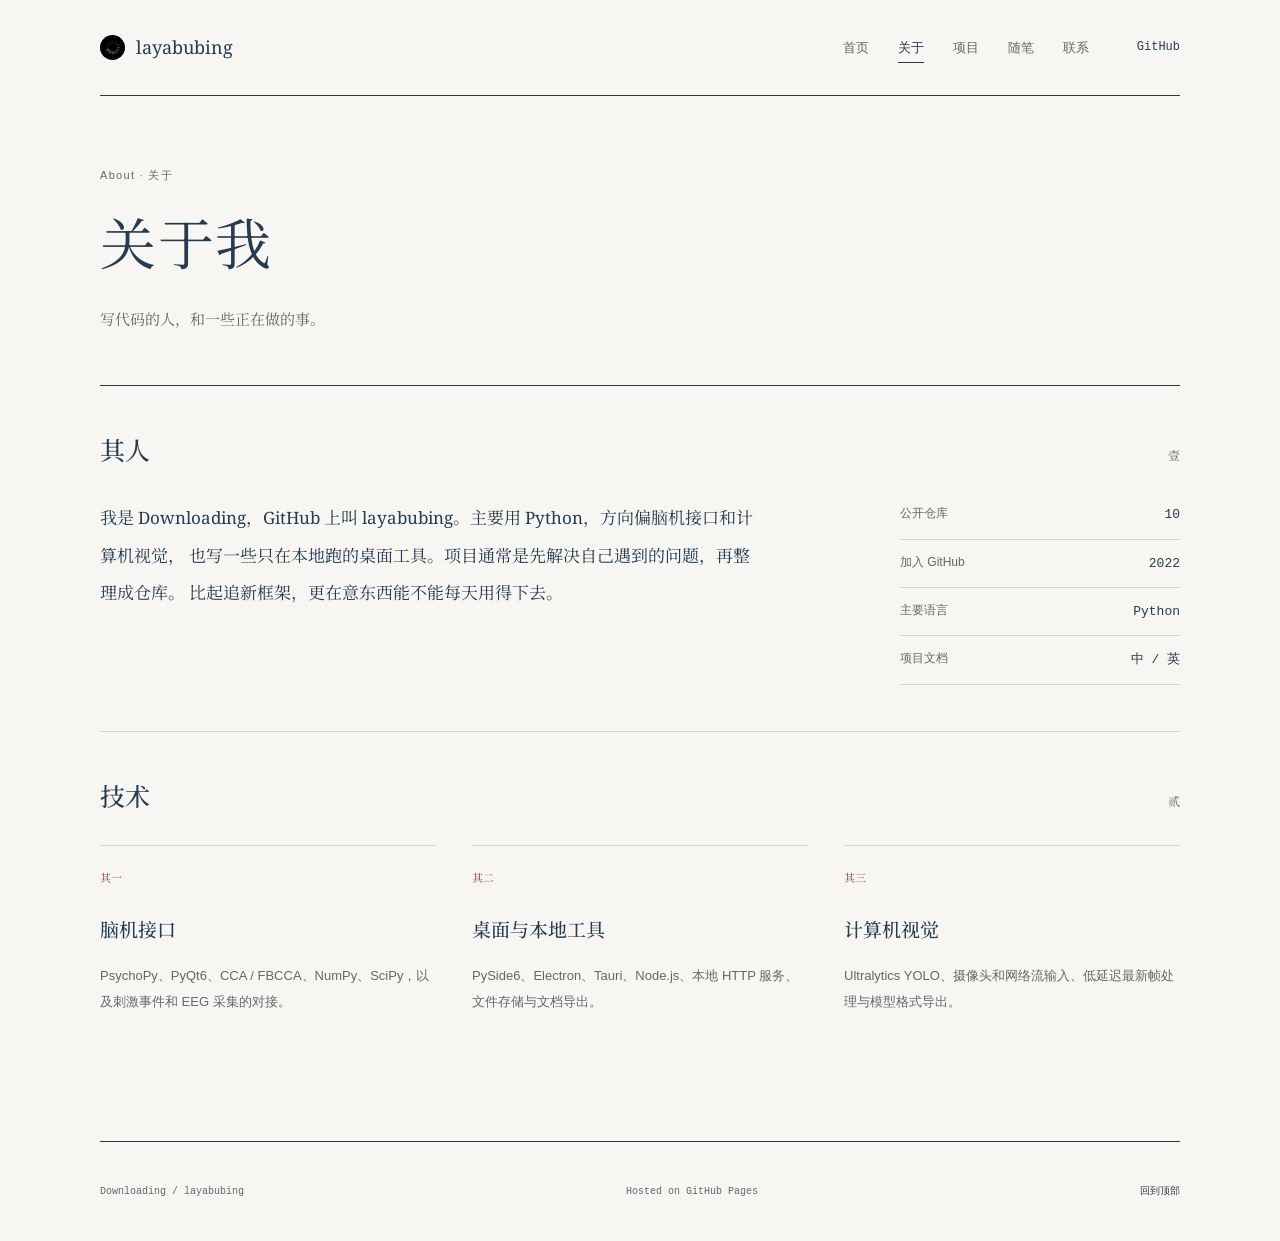
==== commit 0293c0b9: "feat: animate navigation underlines and link arrows" ====
--- a/about.html
+++ b/about.html
@@ -16,7 +16,7 @@
       href="https://fonts.googleapis.com/css2?family=Noto+Serif:wght@400;500&family=Noto+Serif+SC:wght@300;400;500;600&display=swap"
       rel="stylesheet"
     >
-    <link rel="stylesheet" href="styles.css?v=20261016">
+    <link rel="stylesheet" href="styles.css?v=20261118">
   </head>
   <body>
     <a class="skip-link" href="#main">跳转到正文</a>
--- a/styles.css
+++ b/styles.css
@@ -27,8 +27,14 @@
 .brand { display: inline-flex; align-items: center; gap: 11px; margin-right: auto; font-family: var(--font-serif); font-size: 18px; }
 .brand img { width: 25px; height: 25px; border-radius: 50%; }
 .site-nav { display: flex; gap: 29px; align-items: center; }
-.site-nav a { padding: 9px 0; color: var(--muted); font-size: 13px; }
-.site-nav a:hover, .site-nav a[aria-current] { color: var(--ink); text-decoration: underline; text-decoration-thickness: 1px; text-underline-offset: 10px; }
+.site-nav a { position: relative; padding: 9px 0; color: var(--muted); font-size: 13px; }
+.site-nav a::after { content: ""; position: absolute; inset: auto 0 5px; border-bottom: 1px solid currentColor; transform: scaleX(0); transform-origin: left; transition: transform 180ms ease-out; }
+.site-nav a:is([aria-current], :focus-visible, :active) { color: var(--ink); }
+.site-nav a:is([aria-current], :focus-visible, :active)::after { transform: scaleX(1); }
+@media (hover: hover) {
+  .site-nav a:hover { color: var(--ink); }
+  .site-nav a:hover::after { transform: scaleX(1); }
+}
 .header-link { font-family: var(--font-mono); font-size: 12px; }
 .header-link span { margin-left: 6px; }
 
@@ -58,7 +64,7 @@
 .signal-orbit-inner::before { background: var(--accent); }
 @keyframes orbit { to { transform: translate(-50%, -50%) rotate(360deg); } }
 .row-link { display: inline-flex; align-items: center; gap: 12px; width: fit-content; padding: 3px 0; border-bottom: 1px solid var(--line); font-size: 12px; white-space: nowrap; transition: color 160ms ease, border-color 160ms ease; }
-.row-link:hover { border-color: var(--accent); }
+.row-link:is(:hover, :focus-visible, :active) { border-color: var(--accent); }
 
 .page-head { padding: 70px 0 50px; border-bottom: 1px solid var(--ink); }
 .page-title { margin: 0 0 24px; font-family: var(--font-serif); font-size: clamp(38px, 5vw, 56px); font-weight: 400; letter-spacing: 0.03em; line-height: 1.35; }
@@ -173,7 +179,6 @@
   .header-link { order: 1; font-size: 11px; }
   .site-nav { order: 2; justify-content: space-between; width: 100%; margin-top: 18px; gap: 16px; }
   .site-nav a { padding: 7px 0; font-size: 12px; }
-  .site-nav a[aria-current], .site-nav a:hover { text-underline-offset: 7px; }
   .hero { grid-template-columns: 1fr; gap: 36px; padding: 46px 0 36px; }
   .hero h1 { font-size: clamp(39px, 10.4vw, 62px); margin-left: -2px; margin-bottom: 26px; }
   .eyebrow { font-size: 10px; margin-bottom: 20px; }
@@ -223,6 +228,24 @@
   .site-footer span:nth-child(2) { order: 3; flex-basis: 100%; font-size: 9px; }
 }
 
+@media (prefers-reduced-motion: no-preference) {
+  .project-foot .row-link, .header-link, .profile-note a, .contact-list a, .post-item { --arrow-lift: -3px; }
+  :is(.row-link, .header-link, .profile-note a) > span,
+  .contact-list a::after, .post-item::after {
+    display: inline-block;
+    transform: var(--arrow-offset, none);
+    transition: transform 160ms ease-out;
+  }
+  :is(.row-link, .header-link, .profile-note a, .contact-list a, .post-item):is(:focus-visible, :active) {
+    --arrow-offset: translate(3px, var(--arrow-lift, 0px));
+  }
+  @media (hover: hover) {
+    :is(.row-link, .header-link, .profile-note a, .contact-list a, .post-item):hover {
+      --arrow-offset: translate(3px, var(--arrow-lift, 0px));
+    }
+  }
+}
+
 @media (prefers-reduced-motion: reduce) {
   html { scroll-behavior: auto; }
   *, *::before, *::after { transition: none !important; animation: none !important; }
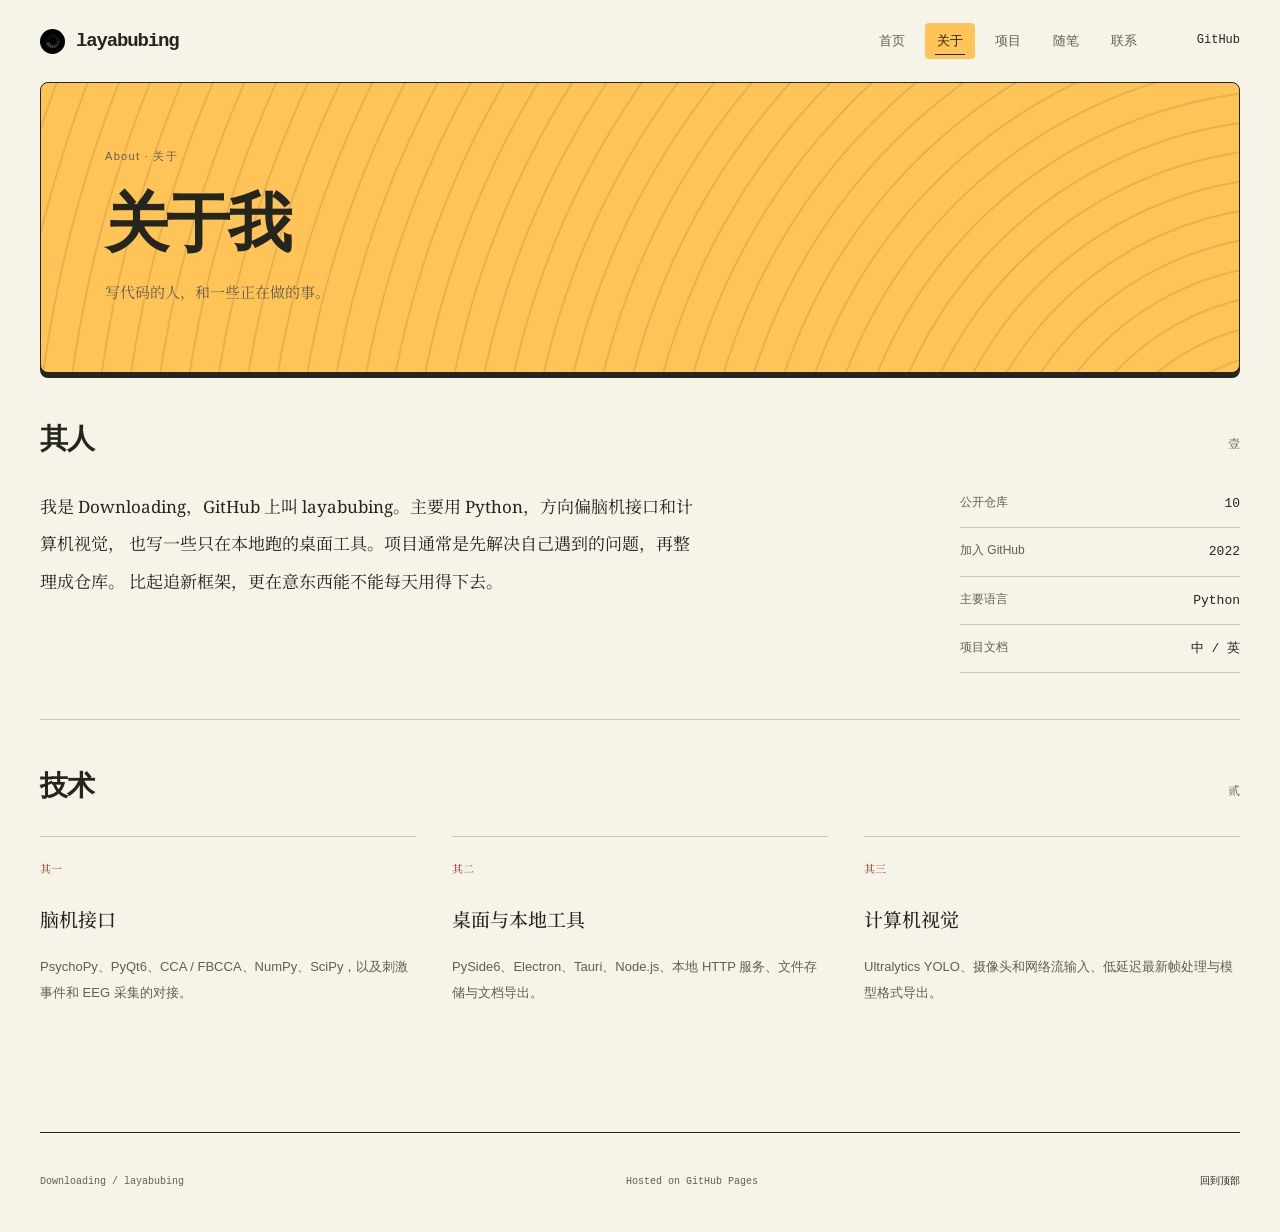
==== commit 0ab6d87d: "feat: redesign personal site around an interactive turntable" ====
--- a/about.html
+++ b/about.html
@@ -7,7 +7,7 @@
       name="description"
       content="关于 Downloading / layabubing：主要用 Python，方向偏脑机接口和计算机视觉，也写本地桌面工具。"
     >
-    <meta name="theme-color" content="#f7f6f2">
+    <meta name="theme-color" content="#f6f3e9">
     <title>关于 · Downloading / layabubing</title>
     <link rel="icon" href="assets/avatar.png">
     <link rel="preconnect" href="https://fonts.googleapis.com">
@@ -16,7 +16,7 @@
       href="https://fonts.googleapis.com/css2?family=Noto+Serif:wght@400;500&family=Noto+Serif+SC:wght@300;400;500;600&display=swap"
       rel="stylesheet"
     >
-    <link rel="stylesheet" href="styles.css?v=20261118">
+    <link rel="stylesheet" href="styles.css?v=20261118b">
   </head>
   <body>
     <a class="skip-link" href="#main">跳转到正文</a>
--- a/styles.css
+++ b/styles.css
@@ -1,14 +1,15 @@
 :root {
   color-scheme: light;
-  --paper: #f7f6f2;
-  --ink: #253c50;
-  --muted: #626967;
-  --accent: #8e492e;
-  --line: #d4d6cf;
+  --paper: #f6f3e9;
+  --ink: #25251f;
+  --muted: #625e53;
+  --accent: #a13920;
+  --line: #cdc7b7;
+  --amber: #ffc458;
   --font-serif: "Noto Serif", "Noto Serif SC", "Songti SC", "STSong", serif;
   --font-sans: "Segoe UI", "PingFang SC", "Microsoft YaHei", sans-serif;
   --font-mono: "SFMono-Regular", Consolas, "Liberation Mono", monospace;
-  --maxw: 1080px;
+  --maxw: 1200px;
 }
 
 * { box-sizing: border-box; }
@@ -16,19 +17,20 @@
 body { margin: 0; min-width: 280px; background: var(--paper); color: var(--ink); font-family: var(--font-sans); font-size: 16px; line-height: 1.8; -webkit-font-smoothing: antialiased; text-rendering: optimizeLegibility; }
 a { color: inherit; text-decoration: none; text-underline-offset: 5px; }
 a:hover { color: var(--accent); }
-::selection { background: #dce3e4; color: #182d3b; }
+::selection { background: var(--amber); color: var(--ink); }
 :focus-visible { outline: 2px solid var(--accent); outline-offset: 6px; }
 h1, h2, h3, p { margin-top: 0; }
 img { max-width: 100%; height: auto; }
 .skip-link { position: absolute; top: 12px; left: 24px; z-index: 30; padding: 8px 16px; background: var(--ink); color: white; transform: translateY(-200%); }
 .skip-link:focus { transform: none; }
 
-.site-header { display: flex; align-items: center; gap: 48px; width: min(var(--maxw), calc(100% - 80px)); min-height: 96px; margin: 0 auto; border-bottom: 1px solid var(--ink); }
-.brand { display: inline-flex; align-items: center; gap: 11px; margin-right: auto; font-family: var(--font-serif); font-size: 18px; }
+.site-header { display: flex; align-items: center; gap: 48px; width: min(var(--maxw), calc(100% - 80px)); min-height: 82px; margin: 0 auto; }
+.brand { display: inline-flex; align-items: center; gap: 11px; margin-right: auto; font: bold 19px var(--font-mono); letter-spacing: -.06em; }
 .brand img { width: 25px; height: 25px; border-radius: 50%; }
-.site-nav { display: flex; gap: 29px; align-items: center; }
-.site-nav a { position: relative; padding: 9px 0; color: var(--muted); font-size: 13px; }
-.site-nav a::after { content: ""; position: absolute; inset: auto 0 5px; border-bottom: 1px solid currentColor; transform: scaleX(0); transform-origin: left; transition: transform 180ms ease-out; }
+.site-nav { display: flex; gap: 8px; align-items: center; }
+.site-nav a { position: relative; padding: 6px 12px; border-radius: 4px; color: var(--muted); font-size: 13px; }
+.site-nav a[aria-current] { background: var(--amber); }
+.site-nav a::after { content: ""; position: absolute; inset: auto 20% 4px; border-bottom: 1px solid currentColor; transform: scaleX(0); transform-origin: left; transition: transform 180ms ease-out; }
 .site-nav a:is([aria-current], :focus-visible, :active) { color: var(--ink); }
 .site-nav a:is([aria-current], :focus-visible, :active)::after { transform: scaleX(1); }
 @media (hover: hover) {
@@ -39,42 +41,52 @@
 .header-link span { margin-left: 6px; }
 
 .hero, .page-head, .paper { width: min(var(--maxw), calc(100% - 80px)); margin: 0 auto; }
-.hero { display: grid; grid-template-columns: minmax(0, 1fr) 230px; align-items: center; gap: 70px; padding: 82px 0 76px; border-bottom: 1px solid var(--ink); }
+.hero, .page-head { background: var(--amber); border: 1px solid var(--ink); border-radius: 8px; box-shadow: 0 5px var(--ink); }
+.hero { display: grid; grid-template-columns: minmax(0, 1.35fr) minmax(0, 1fr); align-items: center; gap: clamp(24px, 4vw, 60px); padding: clamp(24px, 4vw, 60px); }
 .eyebrow, .section-kicker { margin: 0 0 20px; font-size: 11px; font-weight: 400; letter-spacing: 0.12em; color: var(--muted); }
-.hero h1 { margin: 0 0 30px -4px; font-family: var(--font-serif); font-size: clamp(48px, 6.8vw, 80px); font-weight: 400; letter-spacing: -0.06em; line-height: 1.15; }
+.hero h1 { margin: 0 0 28px -.055em; font: 900 clamp(46px, 6.8vw, 94px)/.95 "Arial Black", var(--font-sans); letter-spacing: -.085em; }
 .title-period { color: var(--accent); }
 .lead { max-width: 40em; margin-bottom: 0; font-family: var(--font-serif); font-size: 18px; line-height: 1.95; }
 .hero .lead { margin-bottom: 22px; font-size: clamp(23px, 2.4vw, 29px); line-height: 1.8; letter-spacing: 0.04em; }
 .hero-note { margin-bottom: 25px; color: var(--muted); font-size: 13px; line-height: 2; }
-.profile-note { text-align: center; }
-.profile-name { margin: 24px 0 1px; font-family: var(--font-serif); font-size: 17px; }
-.profile-handle { margin-bottom: 20px; color: var(--muted); font-family: var(--font-mono); font-size: 11px; }
-.profile-caption { margin-bottom: 20px; color: var(--muted); font-family: var(--font-serif); font-size: 12px; line-height: 2; }
-.profile-note a { font-size: 12px; }
-.profile-note a span { margin-left: 8px; }
-.signal-art { position: relative; width: 210px; aspect-ratio: 1; margin: 0 auto; border: 1px solid var(--line); border-radius: 50%; }
-.signal-art::before, .signal-art::after { content: ""; position: absolute; background: var(--line); }
-.signal-art::before { top: 50%; left: -6%; width: 112%; height: 1px; }
-.signal-art::after { left: 50%; top: -6%; height: 112%; width: 1px; }
-.signal-art img { position: absolute; z-index: 2; top: 50%; left: 50%; width: 42%; height: 42%; border-radius: 50%; transform: translate(-50%, -50%); }
-.signal-orbit { position: absolute; z-index: 1; top: 50%; left: 50%; border: 1px solid #a6b2bb; border-radius: 50%; transform: translate(-50%, -50%); }
-.signal-orbit::before { content: ""; position: absolute; top: -3px; left: 50%; width: 5px; height: 5px; border-radius: 50%; background: var(--ink); }
-.signal-orbit-outer { width: 78%; height: 78%; border-style: dashed; animation: orbit 26s linear infinite; }
-.signal-orbit-inner { width: 59%; height: 59%; animation: orbit 18s linear infinite reverse; }
-.signal-orbit-inner::before { background: var(--accent); }
-@keyframes orbit { to { transform: translate(-50%, -50%) rotate(360deg); } }
+.hero .row-link { border: 1px solid var(--ink); border-radius: 4px; background: var(--ink); color: white; padding: 10px 18px; }
+.turntable { min-width: 0; padding: 12px; border: 1px solid var(--ink); border-radius: 12px; background: #eee8d6; box-shadow: 4px 5px 0 #59432b; }
+.plinth { position: relative; aspect-ratio: 1.44; isolation: isolate; overflow: hidden; background: repeating-linear-gradient(0deg, transparent 0 3px, #ffffff09 3px 4px), #b64f30; border-radius: 5px; border: 1px solid #7b321e; }
+.record { position: absolute; left: 6%; top: 6%; height: 88%; aspect-ratio: 1; display: grid; place-items: center; border-radius: 50%; background: repeating-radial-gradient(circle, transparent 0 2px, #ffffff1c 2.5px, transparent 3.5px), conic-gradient(from 24deg, #141511, #474943 12%, #171814 24%, #20211b 50%, #55564e 64%, #191a16 78%, #141511); box-shadow: 1px 3px 4px #47200e; touch-action: none; user-select: none; cursor: grab; }
+.record:active { cursor: grabbing; }
+.record img { width: 36%; border: 5px solid var(--amber); border-radius: 50%; transform: rotate(var(--rotation, 0deg)); pointer-events: none; }
+.record::before { content: ""; position: absolute; inset: 3%; border-radius: 50%; background: conic-gradient(from var(--rotation, 0deg), #efdfb8 0deg 2deg, transparent 2deg); mask: radial-gradient(closest-side, transparent 94%, black 95%); }
+.record::after { content: ""; position: absolute; width: 2.4%; aspect-ratio: 1; border-radius: 50%; background: #dfd9c6; box-shadow: 0 1px 2px #30291e; }
+.tonearm { position: absolute; top: 14%; right: 10%; width: 7px; height: 57%; transform-origin: 50% 0; transform: rotate(9deg); background: linear-gradient(90deg, #635948, #fff1cf 48%, #978872); border-radius: 100px; box-shadow: 2px 3px 3px #522b1f80; pointer-events: none; transition: transform 420ms ease; }
+.tonearm::before, .tonearm::after { content: ""; position: absolute; left: 50%; transform: translateX(-50%); }
+.tonearm::before { top: -12px; width: 25px; height: 25px; border: 3px solid #c4b6a2; border-radius: 50%; background: #44433a; }
+.tonearm::after { bottom: -7px; width: 12px; height: 23px; border-radius: 3px; background: var(--ink); }
+.playing .tonearm { transform: rotate(34deg); }
+.scratch-hint { position: absolute; right: 4%; bottom: 4%; color: #fff4dd; font: 11px var(--font-sans); pointer-events: none; }
+.deck-controls, .speed, .sleeve-note { display: flex; align-items: center; justify-content: space-between; gap: 10px; }
+.deck-controls { padding: 13px 0; border-bottom: 1px solid var(--line); }
+.deck-controls[hidden] { display: none; }
+.spin-switch { white-space: nowrap; display: inline-flex; align-items: center; gap: 8px; padding: 8px 10px; background: #fffaf0; border: 1px solid var(--ink); border-radius: 4px; box-shadow: 0 2px var(--ink); color: var(--ink); font: 600 12px var(--font-sans); cursor: pointer; }
+.spin-switch::before { content: ""; width: 0; height: 0; border: solid transparent; border-width: 5px 0 5px 8px; border-left-color: currentColor; }
+.spin-switch[aria-pressed="true"] { background: var(--amber); transform: translateY(2px); box-shadow: none; }
+.spin-switch[aria-pressed="true"]::before { box-sizing: content-box; width: 3px; height: 10px; border: solid currentColor; border-width: 0 3px; }
+.speed { font-size: 11px; gap: 6px; }
+.speed input { width: clamp(38px, 6vw, 80px); accent-color: var(--ink); cursor: pointer; }
+.speed output { font: 11px var(--font-mono); white-space: nowrap; }
+.sleeve-note { padding-top: 10px; color: var(--muted); font: 11px/1.6 var(--font-sans); }
+.sleeve-note a { color: var(--ink); white-space: nowrap; }
 .row-link { display: inline-flex; align-items: center; gap: 12px; width: fit-content; padding: 3px 0; border-bottom: 1px solid var(--line); font-size: 12px; white-space: nowrap; transition: color 160ms ease, border-color 160ms ease; }
 .row-link:is(:hover, :focus-visible, :active) { border-color: var(--accent); }
 
-.page-head { padding: 70px 0 50px; border-bottom: 1px solid var(--ink); }
-.page-title { margin: 0 0 24px; font-family: var(--font-serif); font-size: clamp(38px, 5vw, 56px); font-weight: 400; letter-spacing: 0.03em; line-height: 1.35; }
+.page-head { padding: clamp(28px, 5vw, 68px); background-image: repeating-radial-gradient(circle at 105% 160%, transparent 0 19px, #5c431326 20px 21px, transparent 22px 29px); }
+.page-title { margin: 0 0 18px; font: 750 clamp(38px, 5vw, 64px)/1.15 var(--font-sans); letter-spacing: -.04em; }
 .page-head .lead { max-width: 680px; color: var(--muted); font-size: 15px; }
 .paper { margin-bottom: 80px; }
 .block { padding: 46px 0; border-bottom: 1px solid var(--line); }
 .block:last-child { border-bottom: 0; }
 .block-head { display: flex; justify-content: space-between; align-items: baseline; gap: 24px; margin-bottom: 30px; }
-h2 { margin-bottom: 0; font-family: var(--font-serif); font-size: 25px; font-weight: 500; line-height: 1.5; }
-.section-kicker { margin-bottom: 9px; font-family: var(--font-mono); font-size: 10px; letter-spacing: 0.06em; }
+h2 { margin-bottom: 0; font: 730 28px/1.4 var(--font-sans); letter-spacing: -.04em; }
+.section-kicker { margin-bottom: 9px; font-family: var(--font-mono); font-size: 10px; letter-spacing: .12em; text-transform: uppercase; color: var(--accent); }
 .block-index { color: var(--muted); font-family: var(--font-serif); font-size: 12px; }
 .block-more { margin: 26px 0 0; text-align: right; }
 .block-intro { display: flex; align-items: baseline; justify-content: space-between; flex-wrap: wrap; gap: 16px; margin-bottom: 30px; color: var(--muted); font-size: 14px; }
@@ -89,21 +101,22 @@
 .mini-stats dt { color: var(--muted); font-size: 12px; }
 .mini-stats dd { margin: 0; font-family: var(--font-mono); font-size: 13px; }
 
-.project-list { border-top: 1px solid var(--line); }
-.project { display: grid; grid-template-columns: 135px minmax(0, 1fr); column-gap: 32px; padding: 30px 0; border-bottom: 1px solid var(--line); }
-.project:last-child { border-bottom: 0; padding-bottom: 0; }
-.project-top { display: flex; align-items: baseline; gap: 20px; grid-row: 1 / 4; padding-top: 5px; }
+.project-list { display: grid; grid-template-columns: repeat(2, minmax(0, 1fr)); gap: 16px; }
+.project { display: flex; flex-direction: column; min-width: 0; padding: clamp(18px, 2.4vw, 32px); border: 1px solid #aaa392; border-radius: 6px; background: #fffdf5; transition: border-color .2s, box-shadow .2s; }
+.project:is(:hover, :focus-within) { border-color: var(--ink); box-shadow: 3px 3px var(--ink); }
+.project-top { display: flex; flex-direction: row-reverse; justify-content: space-between; align-items: baseline; gap: 16px; margin-bottom: 26px; }
 .project-index { color: var(--muted); font-family: var(--font-mono); font-size: 10px; }
-.project-tag { color: var(--accent); font-family: var(--font-mono); font-size: 10px; letter-spacing: 0.04em; }
+.project-tag { color: var(--accent); font: bold 12px var(--font-mono); letter-spacing: .08em; }
+.project-tag::before { content: ""; display: inline-block; width: 18px; height: .85em; margin-right: 8px; vertical-align: -.05em; background: repeating-linear-gradient(105deg, currentColor 0 2px, transparent 2px 4px); }
 .project-head { display: flex; justify-content: space-between; align-items: baseline; gap: 24px; margin-bottom: 12px; }
-.project-head h3 { margin: 0; font-family: var(--font-serif); font-size: 23px; font-weight: 400; line-height: 1.45; overflow-wrap: anywhere; }
+.project-head h3 { margin: 0; font: 690 clamp(22px, 2.3vw, 32px)/1.15 var(--font-sans); letter-spacing: -.045em; overflow-wrap: anywhere; }
 .project-head h3 a { text-decoration-color: var(--line); }
 .project-head h3 a:hover { text-decoration: underline; }
 .status { flex-shrink: 0; color: var(--muted); font-size: 11px; }
 .status-active { color: #49634b; }
 .status-wip { color: var(--accent); }
 .project-desc { max-width: 720px; margin-bottom: 17px; color: var(--muted); font-size: 13px; line-height: 1.95; }
-.project-foot { display: flex; justify-content: space-between; align-items: baseline; gap: 24px; }
+.project-foot { margin-top: auto; padding-top: 10px; display: flex; justify-content: space-between; align-items: baseline; gap: 24px; }
 .tag-row { display: flex; flex-wrap: wrap; gap: 7px 16px; margin: 0; padding: 0; color: var(--muted); font-family: var(--font-mono); font-size: 10px; list-style: none; }
 .project-foot .row-link { font-size: 11px; }
 .archive { display: grid; grid-template-columns: 240px minmax(0, 1fr); gap: 40px; }
@@ -160,16 +173,18 @@
 
 @media (max-width: 900px) {
   .site-header { gap: 26px; }
-  .site-nav { gap: 22px; }
-  .hero { grid-template-columns: minmax(0, 1fr) 170px; gap: 30px; padding: 65px 0; }
-  .hero h1 { font-size: clamp(40px, 6.5vw, 65px); }
-  .signal-art { width: 150px; }
+  .site-nav { gap: 4px; }
+  .hero { gap: 22px; padding: 28px; grid-template-columns: minmax(0, 1.1fr) minmax(0, 1fr); }
+  .hero h1 { font-size: clamp(42px, 6.3vw, 62px); }
   .about-layout { grid-template-columns: minmax(0, 1fr) 230px; gap: 40px; }
-  .project { grid-template-columns: 90px minmax(0, 1fr); gap: 0 24px; }
-  .project-top { flex-direction: column; gap: 8px; }
   .project-head { flex-wrap: wrap; gap: 6px 20px; }
   .archive { grid-template-columns: 180px minmax(0, 1fr); gap: 28px; }
   .stack-notes { gap: 24px; }
+}
+
+@media (max-width: 740px) {
+  .hero { grid-template-columns: 1fr; }
+  .turntable { width: min(100%, 440px); justify-self: center; }
 }
 
 @media (max-width: 600px) {
@@ -177,20 +192,15 @@
   .site-header { flex-wrap: wrap; gap: 0; padding: 21px 0 13px; }
   .brand { font-size: 16px; }
   .header-link { order: 1; font-size: 11px; }
-  .site-nav { order: 2; justify-content: space-between; width: 100%; margin-top: 18px; gap: 16px; }
-  .site-nav a { padding: 7px 0; font-size: 12px; }
-  .hero { grid-template-columns: 1fr; gap: 36px; padding: 46px 0 36px; }
-  .hero h1 { font-size: clamp(39px, 10.4vw, 62px); margin-left: -2px; margin-bottom: 26px; }
+  .site-nav { order: 2; justify-content: space-between; width: 100%; margin-top: 12px; gap: 2px; }
+  .site-nav a { padding: 7px 8px; font-size: 12px; }
+  .hero { gap: 28px; padding: clamp(14px, 4vw, 24px); }
+  .hero h1 { font-size: clamp(34px, 10vw, 60px); margin-bottom: 22px; }
   .eyebrow { font-size: 10px; margin-bottom: 20px; }
   .hero .lead { font-size: 23px; }
   .hero-note { font-size: 12px; }
-  .profile-note { display: grid; grid-template-columns: 110px 1fr; column-gap: 28px; padding: 26px 0 0; border-top: 1px solid var(--line); text-align: left; }
-  .signal-art { grid-row: 1 / 4; width: 100px; align-self: center; }
-  .profile-name { font-size: 15px; margin: 0; align-self: end; }
-  .profile-handle { grid-column: 2; font-size: 10px; margin: 0 0 10px; }
-  .profile-caption { display: none; }
-  .profile-note a { grid-column: 2; font-size: 11px; }
-  .page-head { padding: 46px 0 34px; }
+  .deck-controls { flex-wrap: wrap; }
+  .page-head { padding: 28px 20px; }
   .page-title { font-size: 38px; margin-bottom: 18px; }
   .page-head .lead { font-size: 14px; }
   .paper { margin-bottom: 44px; }
@@ -203,8 +213,8 @@
   .home-notes p:not(.section-kicker) { font-size: 14px; }
   .about-layout { grid-template-columns: 1fr; gap: 30px; }
   .about-copy { font-size: 16px; }
-  .project { grid-template-columns: 1fr; padding: 26px 0; }
-  .project-top { grid-row: auto; flex-direction: row; align-items: center; gap: 14px; padding: 0; margin-bottom: 14px; }
+  .project-list { grid-template-columns: 1fr; }
+  .project-top { margin-bottom: 16px; }
   .project-head h3 { font-size: 21px; }
   .project-head { align-items: center; }
   .project-desc { font-size: 13px; }
@@ -229,18 +239,18 @@
 }
 
 @media (prefers-reduced-motion: no-preference) {
-  .project-foot .row-link, .header-link, .profile-note a, .contact-list a, .post-item { --arrow-lift: -3px; }
-  :is(.row-link, .header-link, .profile-note a) > span,
+  .project-foot .row-link, .header-link, .contact-list a, .post-item { --arrow-lift: -3px; }
+  :is(.row-link, .header-link) > span,
   .contact-list a::after, .post-item::after {
     display: inline-block;
     transform: var(--arrow-offset, none);
     transition: transform 160ms ease-out;
   }
-  :is(.row-link, .header-link, .profile-note a, .contact-list a, .post-item):is(:focus-visible, :active) {
+  :is(.row-link, .header-link, .contact-list a, .post-item):is(:focus-visible, :active) {
     --arrow-offset: translate(3px, var(--arrow-lift, 0px));
   }
   @media (hover: hover) {
-    :is(.row-link, .header-link, .profile-note a, .contact-list a, .post-item):hover {
+    :is(.row-link, .header-link, .contact-list a, .post-item):hover {
       --arrow-offset: translate(3px, var(--arrow-lift, 0px));
     }
   }
